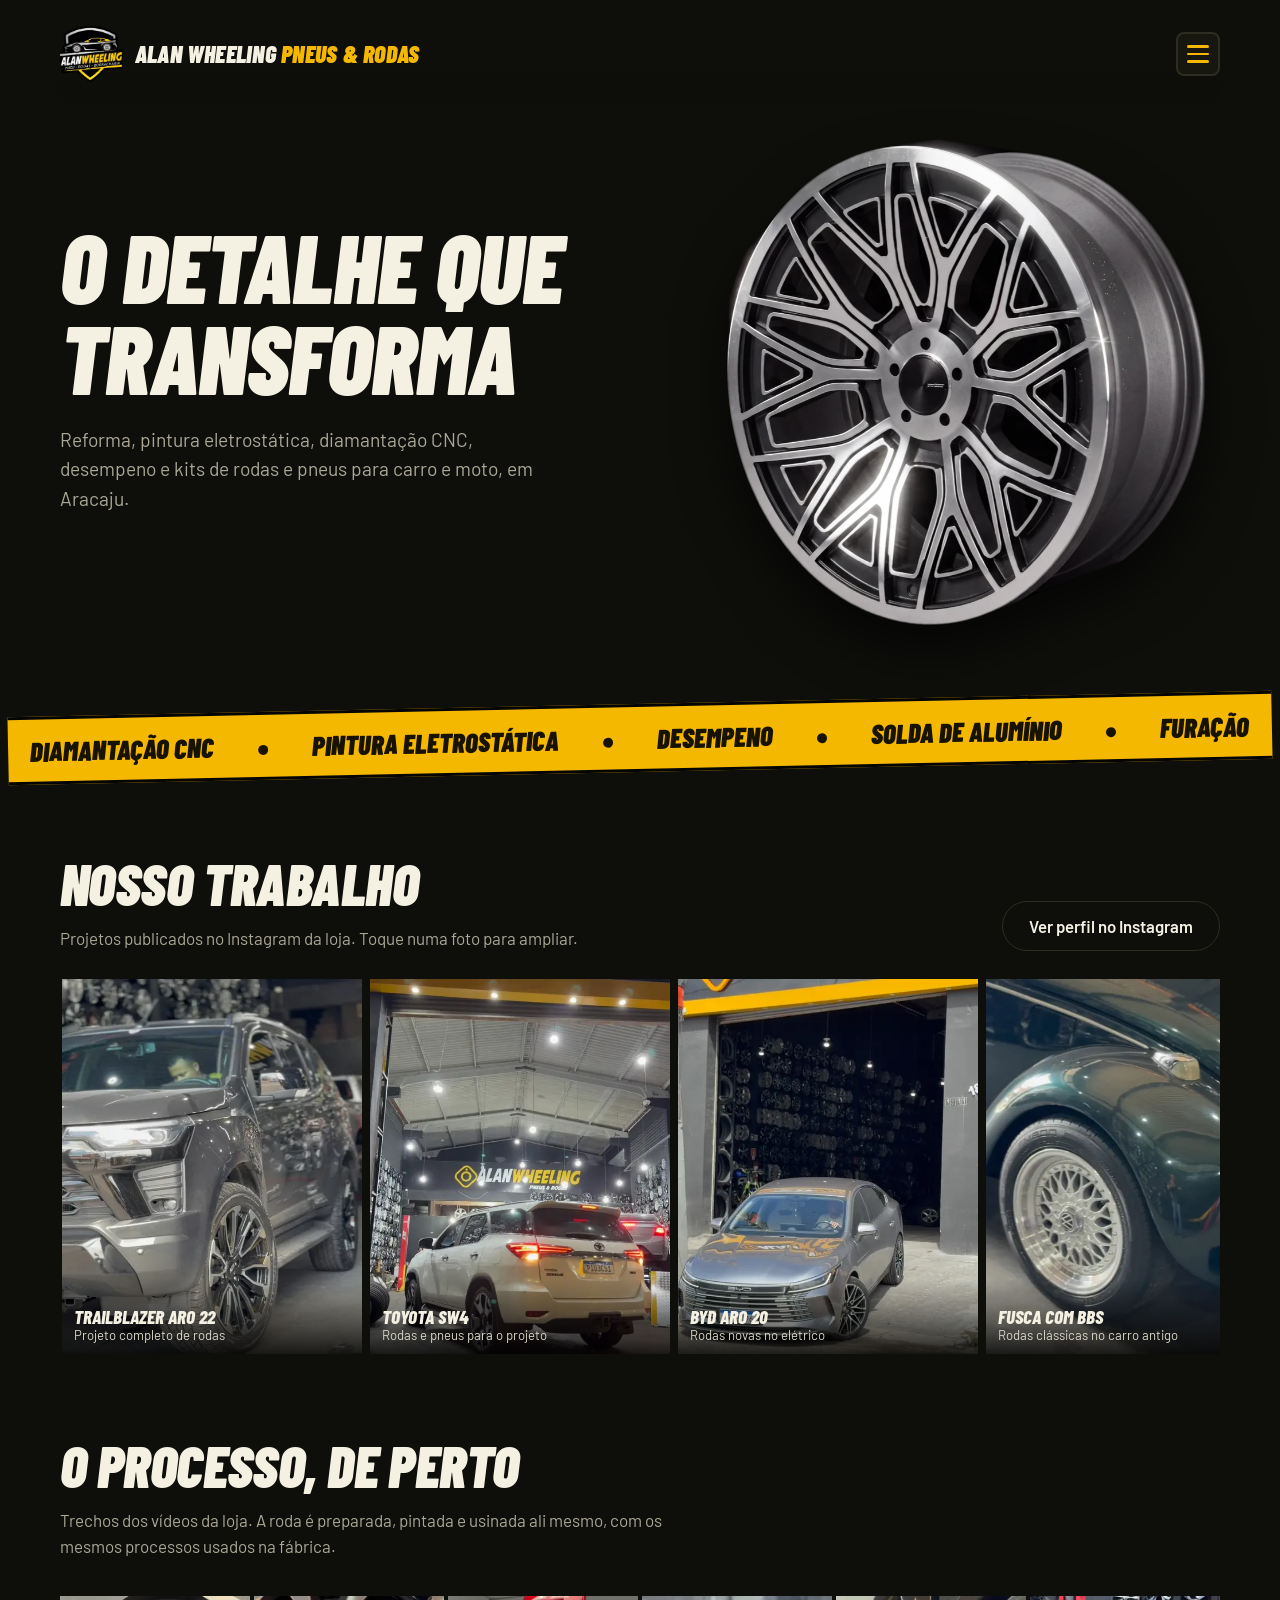
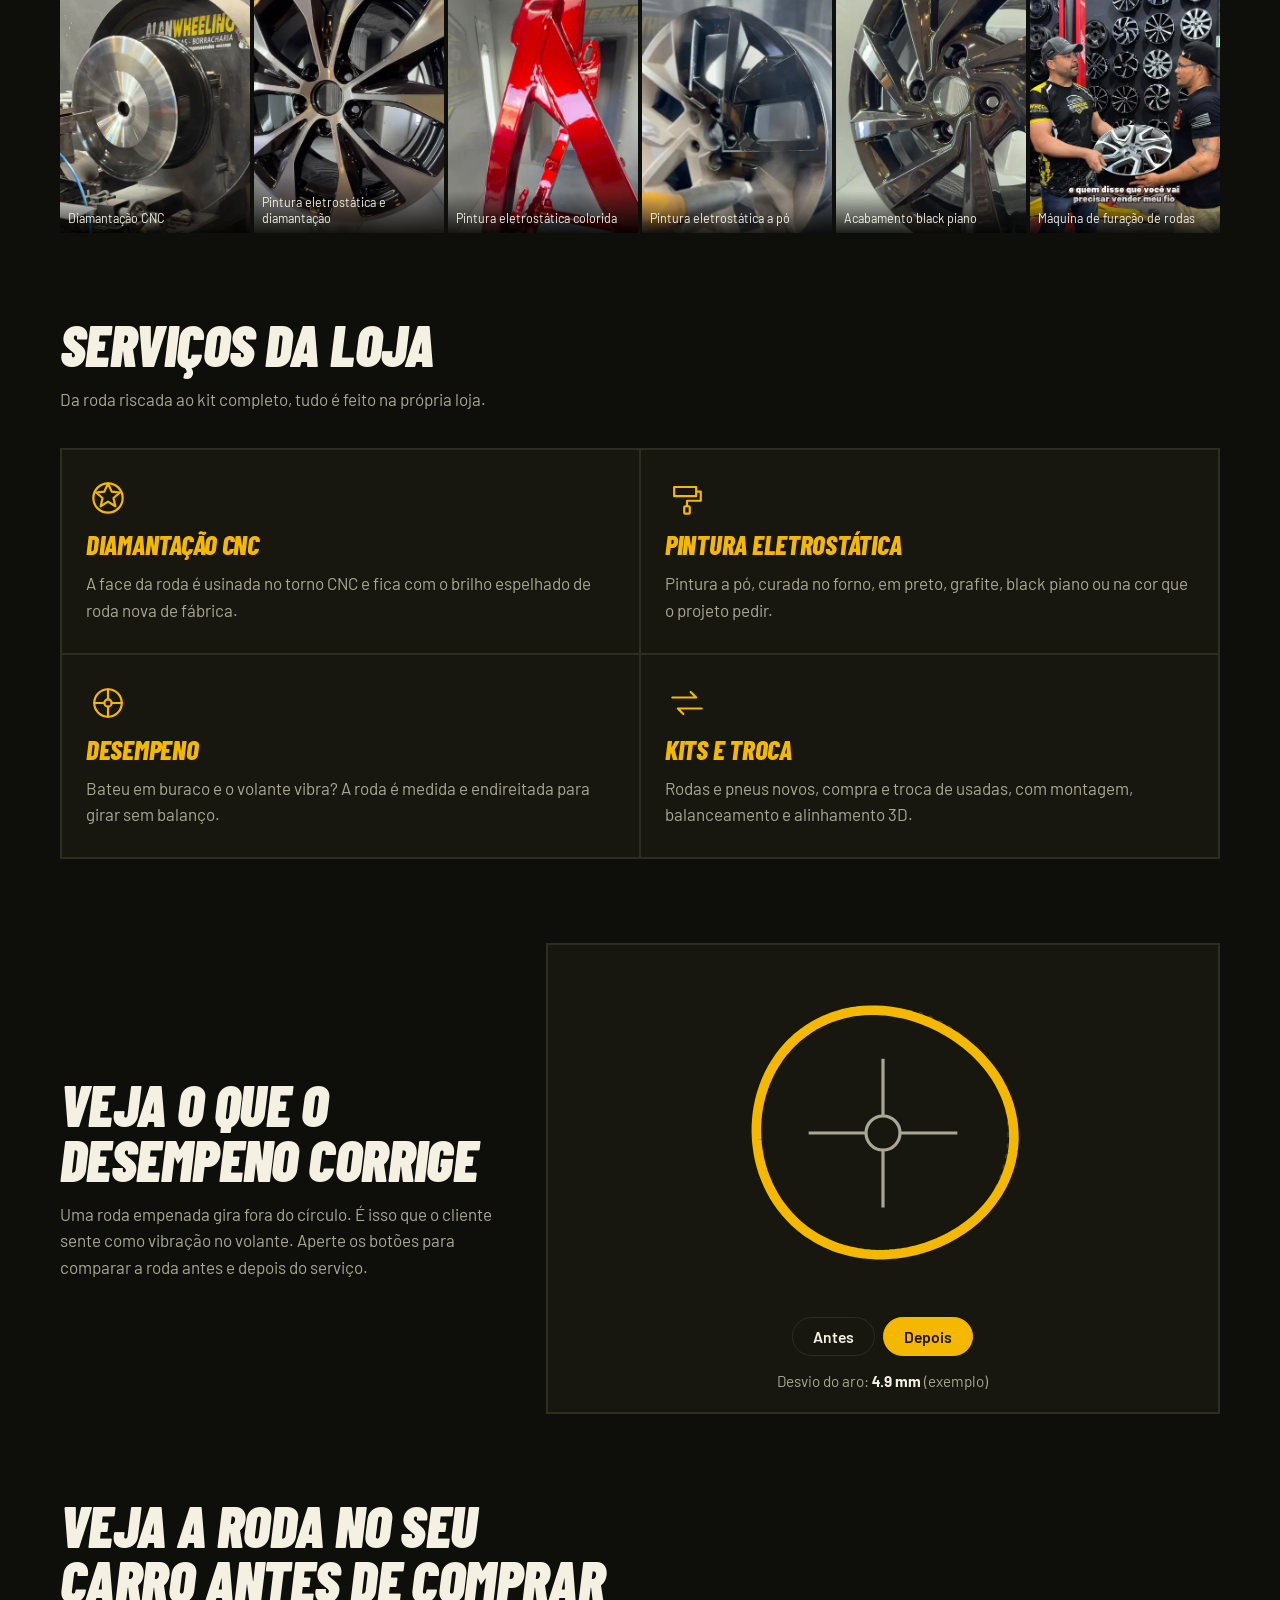
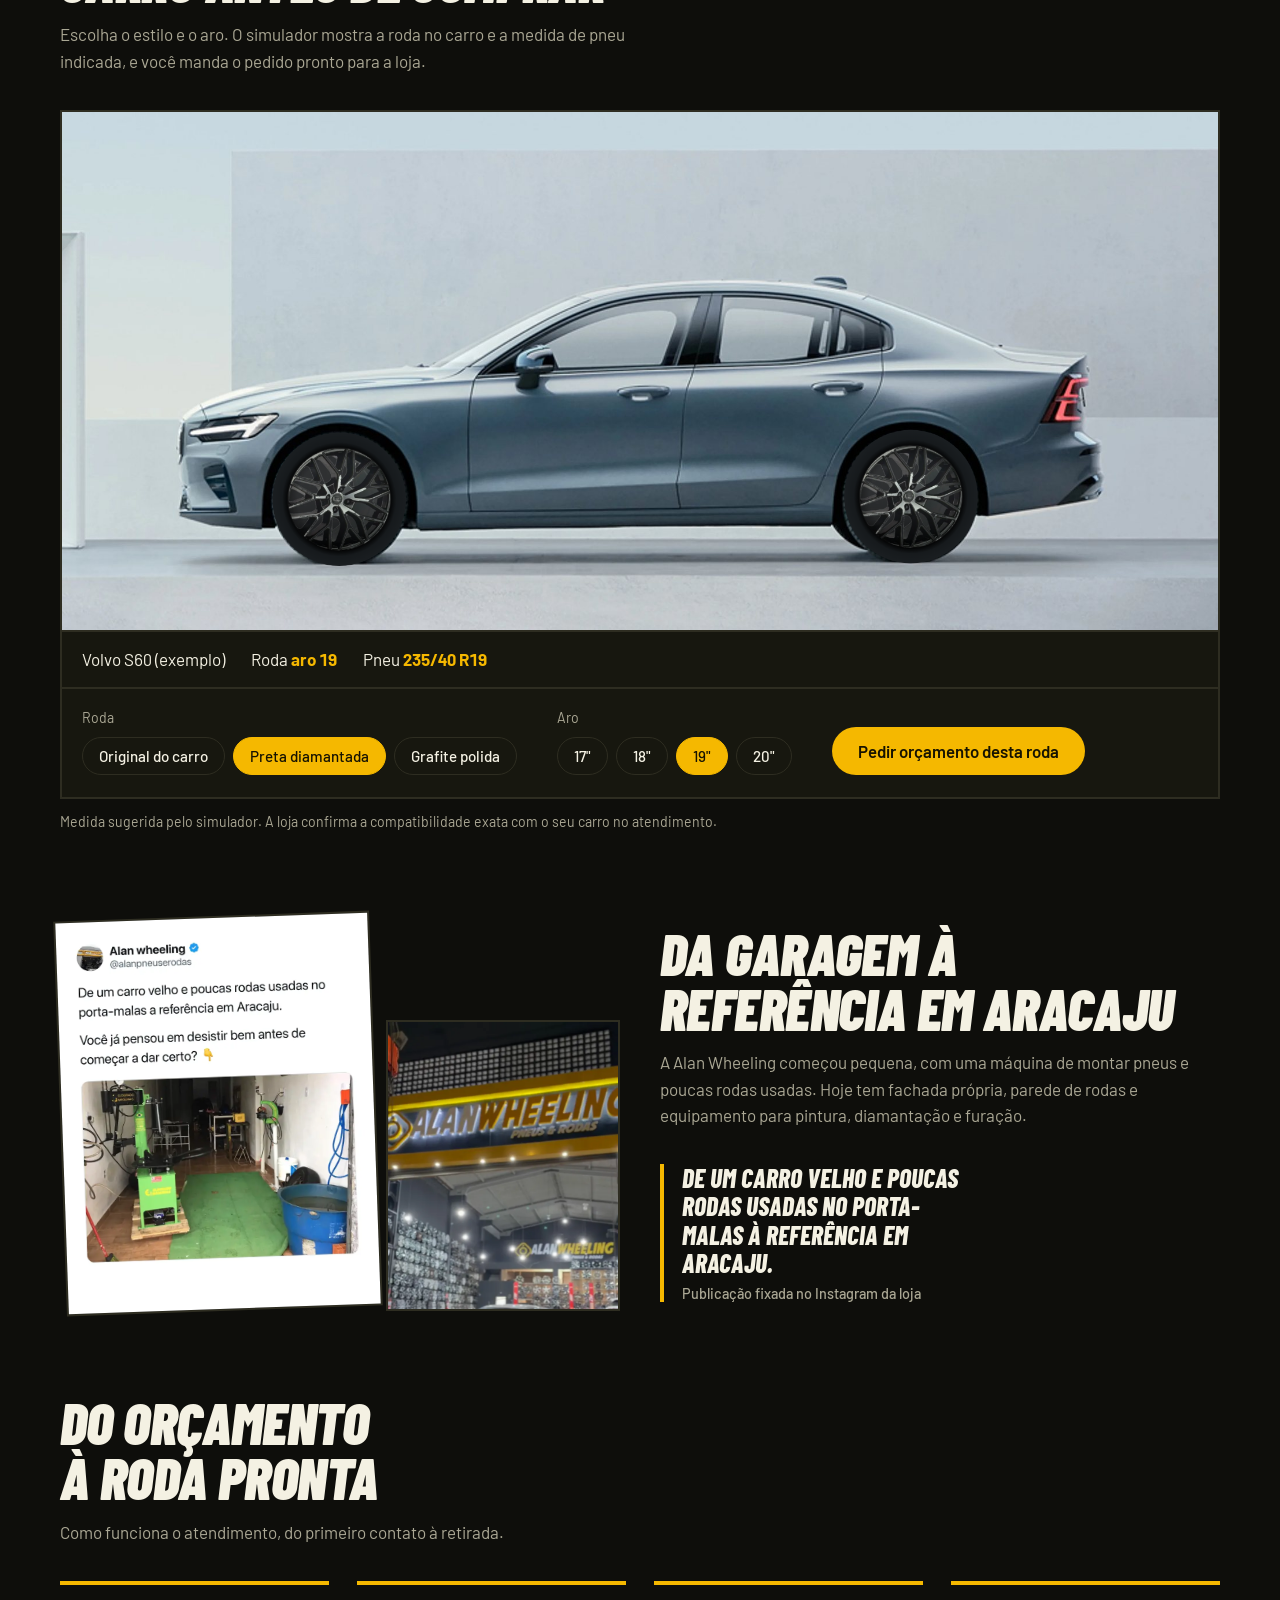
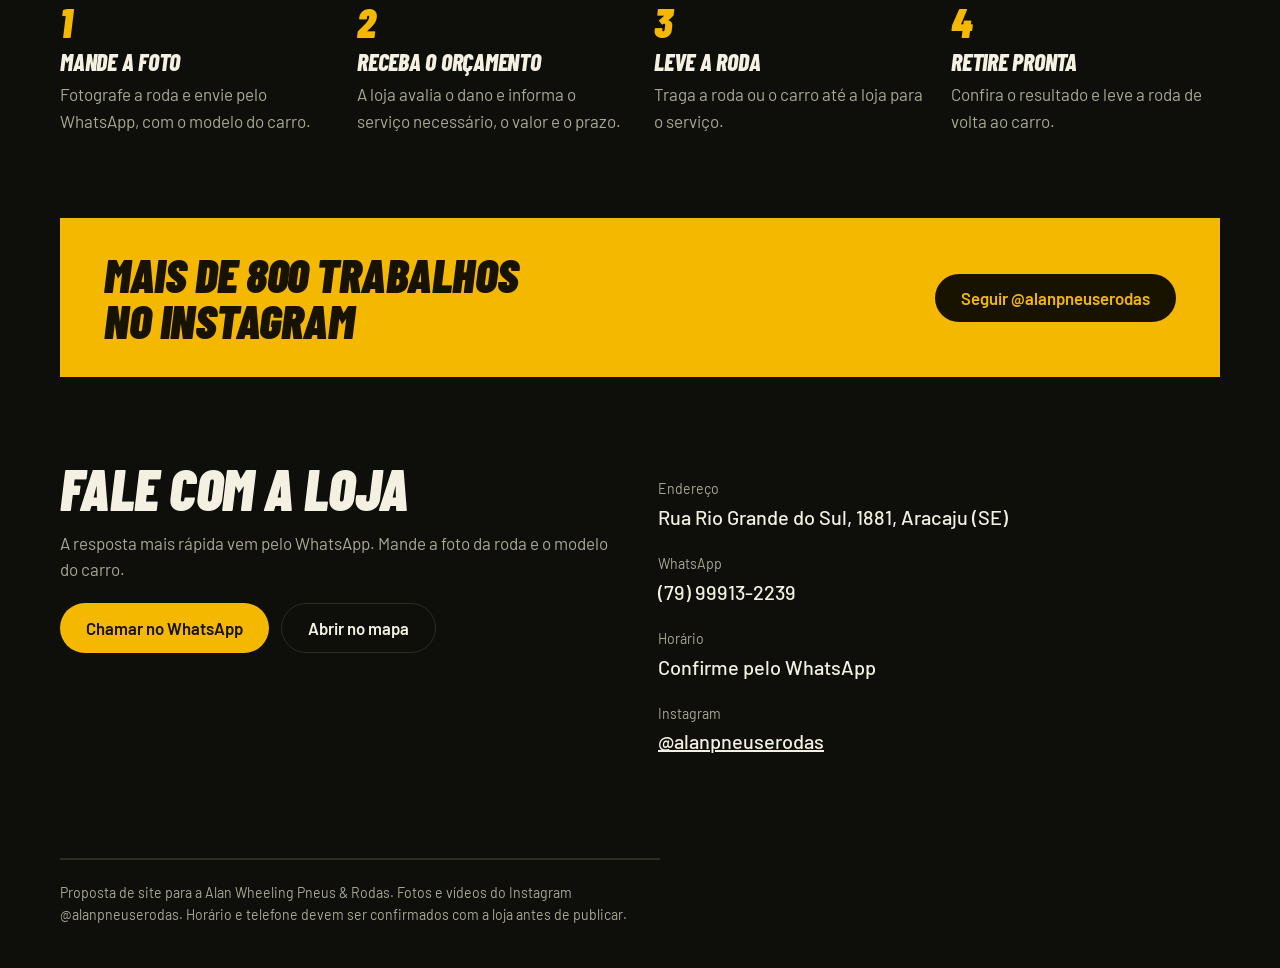
==== index.html @ 79459110 "Change hero headline to O detalhe que transforma Co-Authored-By: Claude Sonnet 5.5 <noreply@anthropi" ====
<!doctype html>
<html lang="pt-BR">
  <head>
    <meta charset="utf-8" />
    <meta name="viewport" content="width=device-width, initial-scale=1, viewport-fit=cover" />
    <title>Alan Wheeling Pneus e Rodas</title>
    <meta
      name="description"
      content="Reforma de rodas, pintura eletrostática, diamantação CNC, desempeno e kits de rodas e pneus em Aracaju."
    />
    <link rel="preconnect" href="https://fonts.googleapis.com" />
    <link rel="preconnect" href="https://fonts.gstatic.com" crossorigin />
    <link
      href="https://fonts.googleapis.com/css2?family=Barlow+Condensed:ital,wght@0,600;1,800;1,900&family=Barlow:wght@400;500;600&display=swap"
      rel="stylesheet"
    />
    <link rel="stylesheet" href="css/style.css" />
  </head>
  <body>
    <div class="wrap">
      <header>
        <div class="brand">
          <img class="logo" src="assets/img/logo.webp" alt="Logo Alan Wheeling" width="360" height="321" />
          <div class="mark" id="m-nome"></div>
        </div>
        <button class="menu-btn" id="menu-btn" type="button" aria-label="Abrir menu" aria-expanded="false" aria-controls="menu">
          <span></span><span></span><span></span>
        </button>
        <nav class="menu" id="menu" hidden>
          <a href="#trabalhos">Trabalhos</a>
          <a href="#processo">Processo</a>
          <a href="#servicos">Serviços</a>
          <a href="#simulador">Simulador</a>
          <a href="#historia">Nossa história</a>
          <a href="#como">Como funciona</a>
          <a href="#contato">Contato</a>
        </nav>
      </header>

      <div class="hero">
        <div>
          <h1>O detalhe que transforma</h1>
          <p class="lead">
            Reforma, pintura eletrostática, diamantação CNC, desempeno e kits de rodas e pneus para
            carro e moto, em Aracaju.
          </p>
        </div>
        <div class="wheelbox">
          <img
            id="hero-roda"
            alt="Roda grafite com aro polido e face diamantada, vista em três quartos"
            src="assets/img/roda-hero.webp"
            width="885"
            height="900"
          />
        </div>
      </div>
    </div>

    <div class="ticker" aria-hidden="true"><div id="tk"></div></div>

    <div class="wrap">
      <section id="trabalhos">
        <div class="ig-head">
          <div class="head">
            <h2>Nosso trabalho</h2>
            <p>Projetos publicados no Instagram da loja. Toque numa foto para ampliar.</p>
          </div>
          <a
            class="btn ghost"
            href="https://www.instagram.com/alanpneuserodas/"
            target="_blank"
            rel="noopener"
            >Ver perfil no Instagram</a
          >
        </div>
        <div class="grid" id="grid"></div>
      </section>

      <section id="processo">
        <div class="head">
          <h2>O processo, de perto</h2>
          <p>
            Trechos dos vídeos da loja. A roda é preparada, pintada e usinada ali mesmo, com os
            mesmos processos usados na fábrica.
          </p>
        </div>
        <div class="strip" id="strip"></div>
      </section>

      <section id="servicos">
        <div class="head">
          <h2>Serviços da loja</h2>
          <p>Da roda riscada ao kit completo, tudo é feito na própria loja.</p>
        </div>
        <div class="svc">
          <article>
            <svg viewBox="0 0 48 48" aria-hidden="true">
              <circle cx="24" cy="24" r="16" />
              <path d="M24 8l4 9 9 1-7 6 2 9-8-5-8 5 2-9-7-6 9-1z" />
            </svg>
            <h3>Diamantação CNC</h3>
            <p>
              A face da roda é usinada no torno CNC e fica com o brilho espelhado de roda nova de
              fábrica.
            </p>
          </article>
          <article>
            <svg viewBox="0 0 48 48" aria-hidden="true">
              <path d="M10 12h24v10H10zM34 17h5v10H24v6" />
              <rect x="21" y="33" width="6" height="8" rx="1" />
            </svg>
            <h3>Pintura eletrostática</h3>
            <p>
              Pintura a pó, curada no forno, em preto, grafite, black piano ou na cor que o projeto
              pedir.
            </p>
          </article>
          <article>
            <svg viewBox="0 0 48 48" aria-hidden="true">
              <circle cx="24" cy="24" r="15" />
              <circle cx="24" cy="24" r="4" />
              <path d="M24 9v11M24 28v11M9 24h11M28 24h11" />
            </svg>
            <h3>Desempeno</h3>
            <p>
              Bateu em buraco e o volante vibra? A roda é medida e endireitada para girar sem
              balanço.
            </p>
          </article>
          <article>
            <svg viewBox="0 0 48 48" aria-hidden="true">
              <path d="M8 18h26l-6-6M40 30H14l6 6" />
            </svg>
            <h3>Kits e troca</h3>
            <p>
              Rodas e pneus novos, compra e troca de usadas, com montagem, balanceamento e
              alinhamento 3D.
            </p>
          </article>
        </div>
      </section>

      <section id="desempeno">
        <div class="fix">
          <div class="head" style="margin: 0">
            <h2>Veja o que o desempeno corrige</h2>
            <p>
              Uma roda empenada gira fora do círculo. É isso que o cliente sente como vibração no
              volante. Aperte os botões para comparar a roda antes e depois do serviço.
            </p>
          </div>
          <div class="fixbox">
            <svg
              viewBox="0 0 320 320"
              role="img"
              aria-label="Aro de roda girando, primeiro empenado e depois reto"
            >
              <circle
                cx="160"
                cy="160"
                r="118"
                fill="none"
                stroke="#3a3926"
                stroke-width="2"
                stroke-dasharray="4 6"
              />
              <path
                id="rim"
                fill="none"
                stroke="#f5b800"
                stroke-width="9"
                stroke-linejoin="round"
              />
              <g id="hub" stroke="#aaa794" stroke-width="3" fill="none">
                <circle cx="160" cy="160" r="16" />
                <path d="M160 144V90M160 176v54M144 160H90M176 160h54" />
              </g>
            </svg>
            <div class="seg" role="group" aria-label="Estado da roda">
              <button type="button" id="b-antes" aria-pressed="true">Antes</button
              ><button type="button" id="b-depois" aria-pressed="false">Depois</button>
            </div>
            <div class="read" id="fixread"></div>
          </div>
        </div>
      </section>

      <section id="simulador">
        <div class="head">
          <h2>Veja a roda no seu carro antes de comprar</h2>
          <p>
            Escolha o estilo e o aro. O simulador mostra a roda no carro e a medida de pneu
            indicada, e você manda o pedido pronto para a loja.
          </p>
        </div>
        <div class="sim">
          <canvas
            id="cv"
            width="2000"
            height="897"
            role="img"
            aria-label="Volvo S60 com a roda escolhida"
          ></canvas>
          <div class="spec">
            <span>Volvo S60 (exemplo)</span><span id="s1"></span><span id="s2"></span>
          </div>
          <div class="ctl">
            <div>
              <span class="t">Roda</span>
              <div class="chips" id="estilos"></div>
            </div>
            <div>
              <span class="t">Aro</span>
              <div class="chips" id="aros"></div>
            </div>
            <a class="btn" id="wa-sim" data-wa="" href="#contato">Pedir orçamento desta roda</a>
          </div>
        </div>
        <p class="note">
          Medida sugerida pelo simulador. A loja confirma a compatibilidade exata com o seu carro no
          atendimento.
        </p>
      </section>

      <section id="historia">
        <div class="story">
          <div class="pics">
            <img
              id="img-story"
              alt="Publicação da loja com a foto da primeira oficina"
              width="760"
              height="951"
              src="assets/img/historia-loja.webp"
            /><img
              id="img-facade"
              alt="Fachada atual da loja em Aracaju"
              width="620"
              height="775"
              src="assets/img/fachada.webp"
            />
          </div>
          <div class="head" style="margin: 0">
            <h2>Da garagem à referência em Aracaju</h2>
            <p>
              A Alan Wheeling começou pequena, com uma máquina de montar pneus e poucas rodas
              usadas. Hoje tem fachada própria, parede de rodas e equipamento para pintura,
              diamantação e furação.
            </p>
            <blockquote>
              De um carro velho e poucas rodas usadas no porta-malas à referência em Aracaju.
              <footer>Publicação fixada no Instagram da loja</footer>
            </blockquote>
          </div>
        </div>
      </section>

      <section id="como">
        <div class="head">
          <h2>Do orçamento à roda pronta</h2>
          <p>Como funciona o atendimento, do primeiro contato à retirada.</p>
        </div>
        <ol class="steps">
          <li>
            <h3>Mande a foto</h3>
            <p>Fotografe a roda e envie pelo WhatsApp, com o modelo do carro.</p>
          </li>
          <li>
            <h3>Receba o orçamento</h3>
            <p>A loja avalia o dano e informa o serviço necessário, o valor e o prazo.</p>
          </li>
          <li>
            <h3>Leve a roda</h3>
            <p>Traga a roda ou o carro até a loja para o serviço.</p>
          </li>
          <li>
            <h3>Retire pronta</h3>
            <p>Confira o resultado e leve a roda de volta ao carro.</p>
          </li>
        </ol>
      </section>

      <div class="igband">
        <h2>Mais de 800 trabalhos no Instagram</h2>
        <a
          class="btn"
          href="https://www.instagram.com/alanpneuserodas/"
          target="_blank"
          rel="noopener"
          >Seguir @alanpneuserodas</a
        >
      </div>

      <section id="contato" class="contact">
        <div class="head" style="margin: 0">
          <h2>Fale com a loja</h2>
          <p>A resposta mais rápida vem pelo WhatsApp. Mande a foto da roda e o modelo do carro.</p>
          <div class="cbtns">
            <a
              class="btn"
              id="wa-c"
              data-wa="Olá! Vim pelo site e queria um orçamento."
              href="#contato"
              >Chamar no WhatsApp</a
            ><a class="btn ghost" id="mapa" target="_blank" rel="noopener" href="#contato"
              >Abrir no mapa</a
            >
          </div>
        </div>
        <dl class="facts">
          <div>
            <dt>Endereço</dt>
            <dd id="c-end"></dd>
          </div>
          <div>
            <dt>WhatsApp</dt>
            <dd id="c-wa"></dd>
          </div>
          <div>
            <dt>Horário</dt>
            <dd id="c-hor"></dd>
          </div>
          <div>
            <dt>Instagram</dt>
            <dd>
              <a href="https://www.instagram.com/alanpneuserodas/" target="_blank" rel="noopener"
                >@alanpneuserodas</a
              >
            </dd>
          </div>
        </dl>
      </section>
    </div>
    <div class="wrap">
      <footer>
        Proposta de site para a Alan Wheeling Pneus &amp; Rodas. Fotos e vídeos do Instagram
        @alanpneuserodas. Horário e telefone devem ser confirmados com a loja antes de publicar.
      </footer>
    </div>

    <script src="js/dados.js"></script>
    <script src="js/main.js"></script>
  </body>
</html>
---- css/style.css ----
/* Layout: preto de oficina e amarelo da fachada. Hero com a roda renderizada, depois prova real: trabalhos do Instagram em grade, vídeos do processo e a história da loja. */
:root {
  --ink: #0e0e0b;
  --panel: #17170f;
  --line: #2e2d21;
  --paper: #f4f1e3;
  --mute: #aaa794;
  --amber: #f5b800;
  --amberink: #171300;
  --display: "Barlow Condensed", "Arial Narrow", Impact, sans-serif;
  --body: "Barlow", system-ui, -apple-system, "Segoe UI", Roboto, sans-serif;
  color-scheme: dark;
}
* {
  box-sizing: border-box;
}
html {
  scroll-behavior: smooth;
}
body {
  background: var(--ink);
  color: var(--paper);
  font-family: var(--body);
  font-size: 1.0625rem;
  line-height: 1.55;
  padding-inline: 16px;
  padding-block: 0;
  overflow-x: hidden;
}
.wrap {
  max-width: 1160px;
  margin-inline: auto;
}
h1,
h2,
h3 {
  font-family: var(--display);
  font-style: italic;
  font-weight: 900;
  line-height: 0.95;
  letter-spacing: -0.01em;
  margin: 0;
  text-wrap: balance;
  text-transform: uppercase;
}
h1 {
  font-size: clamp(2.8rem, 8.4vw, 6rem);
}
h2 {
  font-size: clamp(2.1rem, 5vw, 3.6rem);
}
h3 {
  font-size: 1.7rem;
  font-weight: 800;
}
p {
  margin: 0;
}
a {
  color: inherit;
}
:focus-visible {
  outline: 3px solid var(--amber);
  outline-offset: 3px;
}
.btn {
  display: inline-flex;
  align-items: center;
  justify-content: center;
  font: 600 1.05rem var(--body);
  background: var(--amber);
  color: var(--amberink);
  border: 0;
  border-radius: 999px;
  padding: 14px 26px;
  text-decoration: none;
  cursor: pointer;
  transition:
    transform 0.15s,
    background 0.15s;
}
.btn:hover {
  background: #ffcb2e;
  transform: translateY(-2px);
}
.btn.ghost {
  background: transparent;
  color: var(--paper);
  border: 1.5px solid var(--line);
}
.btn.ghost:hover {
  border-color: var(--amber);
  color: var(--amber);
}
header {
  display: flex;
  justify-content: space-between;
  align-items: center;
  gap: 12px;
  padding-block: 18px;
  position: sticky;
  top: env(safe-area-inset-top, 0px);
  z-index: 5;
  background: linear-gradient(var(--ink) 70%, transparent);
}
.brand {
  display: flex;
  align-items: center;
  gap: 12px;
}
.logo {
  height: 56px;
  width: auto;
  flex: none;
}
section[id] {
  scroll-margin-top: 90px;
}
.menu-btn {
  display: grid;
  gap: 5px;
  align-content: center;
  justify-items: center;
  width: 44px;
  height: 44px;
  padding: 0;
  background: var(--panel);
  border: 2px solid var(--line);
  border-radius: 8px;
  cursor: pointer;
  flex: none;
}
.menu-btn span {
  display: block;
  width: 22px;
  height: 2.5px;
  border-radius: 2px;
  background: var(--amber);
  transition: transform 0.2s, opacity 0.2s;
}
.menu-btn[aria-expanded="true"] span:nth-child(1) {
  transform: translateY(7.5px) rotate(45deg);
}
.menu-btn[aria-expanded="true"] span:nth-child(2) {
  opacity: 0;
}
.menu-btn[aria-expanded="true"] span:nth-child(3) {
  transform: translateY(-7.5px) rotate(-45deg);
}
.menu {
  position: absolute;
  top: 100%;
  right: 0;
  min-width: 220px;
  display: grid;
  background: var(--panel);
  border: 2px solid var(--line);
  border-radius: 8px;
  padding: 6px;
  box-shadow: 0 12px 30px rgba(0, 0, 0, 0.5);
}
.menu[hidden] {
  display: none;
}
.menu a {
  padding: 12px 14px;
  border-radius: 6px;
  color: var(--paper);
  text-decoration: none;
  font-family: var(--display);
  font-weight: 600;
  font-size: 1.1rem;
  text-transform: uppercase;
  letter-spacing: 0.03em;
}
.menu a:hover,
.menu a:focus-visible {
  background: #1f1e12;
  color: var(--amber);
}
.mark {
  font-family: var(--display);
  font-style: italic;
  font-weight: 900;
  font-size: 1.5rem;
  text-transform: uppercase;
  letter-spacing: 0.01em;
}
.mark span {
  color: var(--amber);
}

/* hero */
.hero {
  display: grid;
  grid-template-columns: 1.1fr 0.9fr;
  gap: 32px;
  align-items: center;
  padding-block: 24px 64px;
}
.hero p.lead {
  font-size: 1.2rem;
  color: var(--mute);
  max-width: 46ch;
  margin-block: 22px 30px;
}
.wheelbox {
  position: relative;
  width: 100%;
  max-width: 600px;
  justify-self: center;
  min-width: 0;
  isolation: isolate;
}
.wheelbox::before {
  content: "";
  position: absolute;
  inset: 8% 4% 14% 10%;
  z-index: -1;
  border-radius: 50%;
  background: radial-gradient(
    closest-side,
    rgba(245, 184, 0, 0.22),
    rgba(245, 184, 0, 0.07) 55%,
    transparent 75%
  );
  filter: blur(8px);
}
.wheelbox img {
  display: block;
  width: 100%;
  height: auto;
  max-width: 100%;
  will-change: transform;
  filter: drop-shadow(0 28px 26px rgba(0, 0, 0, 0.6));
  animation: rollin 1.3s cubic-bezier(0.16, 0.84, 0.3, 1) both;
}
@keyframes rollin {
  from {
    opacity: 0;
    transform: translateX(9%) scale(0.94);
  }
  to {
    opacity: 1;
    transform: none;
  }
}

/* ticker */
.ticker {
  background: var(--amber);
  color: var(--amberink);
  margin-inline: -16px;
  overflow: hidden;
  white-space: nowrap;
  transform: rotate(-1.2deg);
  border-block: 3px solid #050504;
}
.ticker div {
  display: inline-flex;
  gap: 0;
  animation: tick 28s linear infinite;
  padding-block: 10px;
}
.ticker span {
  font-family: var(--display);
  font-style: italic;
  font-weight: 900;
  font-size: 1.7rem;
  text-transform: uppercase;
  padding-inline: 22px;
}
.ticker span::after {
  content: "";
  display: inline-block;
  width: 10px;
  height: 10px;
  border-radius: 50%;
  background: var(--amberink);
  margin-left: 44px;
  vertical-align: middle;
}
@keyframes tick {
  to {
    transform: translateX(-50%);
  }
}

section {
  padding-block: 84px 0;
}
.head {
  display: grid;
  gap: 14px;
  max-width: 62ch;
  margin-bottom: 36px;
}
.head p {
  color: var(--mute);
}

/* services */
.svc {
  display: grid;
  grid-template-columns: repeat(auto-fit, minmax(min(100%, 420px), 1fr));
  gap: 2px;
  background: var(--line);
  border: 2px solid var(--line);
}
.svc article {
  background: var(--panel);
  padding: 26px 24px 30px;
  display: grid;
  gap: 12px;
  align-content: start;
  min-width: 0;
  transition: background 0.2s;
}
.svc article:hover {
  background: #1f1e12;
}
.svc h3 {
  color: var(--amber);
}
.svc p {
  color: var(--mute);
}
.svc svg {
  width: 44px;
  height: 44px;
  stroke: var(--amber);
  fill: none;
  stroke-width: 2.4;
  stroke-linecap: round;
  stroke-linejoin: round;
}

/* desempeno */
.fix {
  display: grid;
  grid-template-columns: 0.8fr 1.2fr;
  gap: 36px;
  align-items: center;
}
.fixbox {
  background: var(--panel);
  border: 2px solid var(--line);
  padding: 18px;
  display: grid;
  gap: 14px;
  justify-items: center;
  min-width: 0;
}
.fixbox svg {
  width: 100%;
  max-width: 340px;
  height: auto;
}
.seg {
  display: flex;
  gap: 8px;
}
.seg button {
  font: 600 0.98rem var(--body);
  color: var(--paper);
  background: transparent;
  border: 1.5px solid var(--line);
  border-radius: 999px;
  padding: 9px 20px;
  cursor: pointer;
}
.seg button[aria-pressed="true"] {
  background: var(--amber);
  color: var(--amberink);
  border-color: var(--amber);
}
.fixbox .read {
  font-variant-numeric: tabular-nums;
  color: var(--mute);
  font-size: 0.95rem;
}
.fixbox .read b {
  color: var(--paper);
}

/* simulator */
.sim {
  background: var(--panel);
  border: 2px solid var(--line);
  overflow: hidden;
}
.sim canvas {
  width: 100%;
  height: auto;
  display: block;
  background: #bcc9d3;
}
.sim .spec {
  display: flex;
  gap: 6px 26px;
  flex-wrap: wrap;
  padding: 14px 20px;
  border-top: 2px solid var(--line);
  font-variant-numeric: tabular-nums;
}
.sim .spec b {
  color: var(--amber);
}
.ctl {
  display: flex;
  gap: 22px 40px;
  flex-wrap: wrap;
  padding: 18px 20px 22px;
  border-top: 2px solid var(--line);
  align-items: flex-end;
}
.ctl .t {
  display: block;
  font-size: 0.88rem;
  color: var(--mute);
  margin-bottom: 8px;
}
.chips {
  display: flex;
  gap: 8px;
  flex-wrap: wrap;
}
.chip {
  font: 500 0.95rem var(--body);
  color: var(--paper);
  background: transparent;
  border: 1.5px solid var(--line);
  border-radius: 999px;
  padding: 9px 16px;
  cursor: pointer;
}
.chip[aria-pressed="true"] {
  background: var(--amber);
  color: var(--amberink);
  border-color: var(--amber);
}
.chip:disabled {
  opacity: 0.4;
  cursor: default;
}
.note {
  font-size: 0.88rem;
  color: var(--mute);
  margin-top: 12px;
}

/* steps */
.steps {
  display: grid;
  grid-template-columns: repeat(auto-fit, minmax(min(100%, 230px), 1fr));
  gap: 28px;
  list-style: none;
  margin: 0;
  padding: 0;
  counter-reset: s;
}
.steps li {
  border-top: 4px solid var(--amber);
  padding-top: 16px;
  display: grid;
  gap: 8px;
  counter-increment: s;
  min-width: 0;
}
.steps li::before {
  content: counter(s);
  font-family: var(--display);
  font-style: italic;
  font-weight: 900;
  font-size: 2.6rem;
  line-height: 1;
  color: var(--amber);
}
.steps h3 {
  font-size: 1.5rem;
}
.steps p {
  color: var(--mute);
}

/* contact */
.contact {
  display: grid;
  grid-template-columns: 1fr 1fr;
  gap: 36px;
  align-items: start;
  padding-bottom: 84px;
}
.facts {
  display: grid;
  gap: 20px;
}
.facts dt {
  font-size: 0.88rem;
  color: var(--mute);
}
.facts dd {
  margin: 2px 0 0;
  font-size: 1.25rem;
  font-weight: 500;
  overflow-wrap: anywhere;
}
.cbtns {
  display: flex;
  gap: 12px;
  flex-wrap: wrap;
  margin-top: 6px;
}
footer {
  border-top: 2px solid var(--line);
  padding-block: 22px 34px;
  font-size: 0.88rem;
  color: var(--mute);
  max-width: 75ch;
}

/* numeros do perfil */
.proof {
  display: flex;
  gap: 28px;
  flex-wrap: wrap;
  margin-top: 34px;
}
.proof div {
  display: grid;
  gap: 2px;
}
.proof b {
  font-family: var(--display);
  font-style: italic;
  font-weight: 900;
  font-size: 2.4rem;
  line-height: 1;
  color: var(--amber);
  font-variant-numeric: tabular-nums;
}
.proof span {
  font-size: 0.9rem;
  color: var(--mute);
}

/* galeria estilo perfil do instagram */
.ig-head {
  display: flex;
  justify-content: space-between;
  align-items: end;
  gap: 20px;
  flex-wrap: wrap;
  margin-bottom: 28px;
}
.ig-head .head {
  margin: 0;
}
.grid {
  cursor: grab;
  display: flex;
  gap: 8px;
  overflow-x: auto;
  scrollbar-width: none;
}
.grid::-webkit-scrollbar {
  display: none;
}
.grid.arrastando {
  cursor: grabbing;
  user-select: none;
}
.grid img {
  -webkit-user-drag: none;
  user-select: none;
}
.grid button {
  all: unset;
  position: relative;
  display: block;
  flex: 0 0 min(300px, 72vw);
  aspect-ratio: 4/5;
  overflow: hidden;
  cursor: pointer;
  background: var(--panel);
}
.grid img {
  width: 100%;
  height: 100%;
  object-fit: cover;
  display: block;
  transition: transform 0.5s cubic-bezier(0.2, 0.7, 0.2, 1);
}
.grid button:hover img {
  transform: scale(1.05);
}
.grid .cap {
  position: absolute;
  inset: auto 0 0 0;
  padding: 28px 12px 10px;
  background: linear-gradient(transparent, rgba(0, 0, 0, 0.85));
  display: grid;
  gap: 1px;
}
.grid .cap b {
  font-family: var(--display);
  font-style: italic;
  font-weight: 800;
  font-size: 1.2rem;
  text-transform: uppercase;
  line-height: 1;
}
.grid .cap span {
  font-size: 0.82rem;
  color: #d9d6c6;
  line-height: 1.3;
}
.grid button:focus-visible {
  outline: 3px solid var(--amber);
  outline-offset: -3px;
}
dialog.lb {
  border: 0;
  padding: 0;
  background: transparent;
  max-width: min(92vw, 560px);
  width: 100%;
  color: var(--paper);
}
dialog.lb::backdrop {
  background: rgba(5, 5, 4, 0.88);
}
.lb figure {
  margin: 0;
  background: var(--panel);
  border: 2px solid var(--line);
}
.lb img {
  display: block;
  width: 100%;
  height: auto;
  max-height: 72vh;
  object-fit: contain;
  background: #000;
}
.lb figcaption {
  display: grid;
  gap: 4px;
  padding: 14px 16px 16px;
}
.lb figcaption b {
  font-family: var(--display);
  font-style: italic;
  font-weight: 900;
  font-size: 1.6rem;
  text-transform: uppercase;
  line-height: 1;
}
.lb figcaption span {
  color: var(--mute);
}
.lb .lbbar {
  display: flex;
  gap: 8px;
  flex-wrap: wrap;
  margin-top: 10px;
}
.lb .lbbar .btn {
  padding: 9px 16px;
  font-size: 0.92rem;
}

.strip {
  display: grid;
  grid-template-columns: repeat(6, 1fr);
  gap: 4px;
  margin-top: 22px;
}
.strip a {
  position: relative;
  display: block;
  aspect-ratio: 4/5;
  overflow: hidden;
}
.strip img {
  width: 100%;
  height: 100%;
  object-fit: cover;
  display: block;
  transition: transform 0.5s;
}
.strip a:hover img {
  transform: scale(1.06);
}
.strip span {
  position: absolute;
  inset: auto 0 0 0;
  padding: 20px 8px 7px;
  font-size: 0.78rem;
  line-height: 1.25;
  background: linear-gradient(transparent, rgba(0, 0, 0, 0.85));
}

/* historia */
.story {
  display: grid;
  grid-template-columns: 1fr 1fr;
  gap: 40px;
  align-items: center;
}
.story .pics {
  display: grid;
  grid-template-columns: 1.15fr 0.85fr;
  gap: 10px;
  align-items: end;
  min-width: 0;
}
.story .pics img {
  width: 100%;
  height: auto;
  display: block;
  border: 2px solid var(--line);
}
.story .pics img:first-child {
  transform: rotate(-2deg);
}
.story blockquote {
  margin: 22px 0 0;
  padding-left: 18px;
  border-left: 4px solid var(--amber);
  font-family: var(--display);
  font-style: italic;
  font-weight: 800;
  font-size: 1.6rem;
  line-height: 1.1;
  text-transform: uppercase;
  max-width: 28ch;
}
.story blockquote footer {
  border: 0;
  padding: 8px 0 0;
  font: 500 0.9rem var(--body);
  text-transform: none;
  color: var(--mute);
}

/* faixa instagram */
.igband {
  margin-top: 84px;
  background: var(--amber);
  color: var(--amberink);
  padding: 34px clamp(18px, 4vw, 44px);
  display: flex;
  justify-content: space-between;
  align-items: center;
  gap: 20px;
  flex-wrap: wrap;
}
.igband h2 {
  font-size: clamp(1.9rem, 4.4vw, 3rem);
  max-width: 20ch;
}
.igband .btn {
  background: var(--amberink);
  color: var(--amber);
}
.igband .btn:hover {
  background: #000;
}

@media (max-width: 860px) {
  .story {
    grid-template-columns: 1fr;
  }
  .strip {
    grid-template-columns: repeat(3, 1fr);
  }
}
@media (max-width: 560px) {
  .brand {
    gap: 8px;
    min-width: 0;
  }
  .logo {
    height: 44px;
  }
  .mark {
    font-size: 1.15rem;
    line-height: 1.05;
  }
}
@media (max-width: 860px) {
  .hero,
  .fix,
  .contact {
    grid-template-columns: 1fr;
  }
  .wheelbox {
    max-width: 460px;
  }
  section {
    padding-top: 64px;
  }
}
@media (prefers-reduced-motion: reduce) {
  .wheelbox img,
  .ticker div {
    animation: none;
  }
  .grid img,
  .strip img {
    transition: none;
  }
  html {
    scroll-behavior: auto;
  }
  .btn {
    transition: none;
  }
}
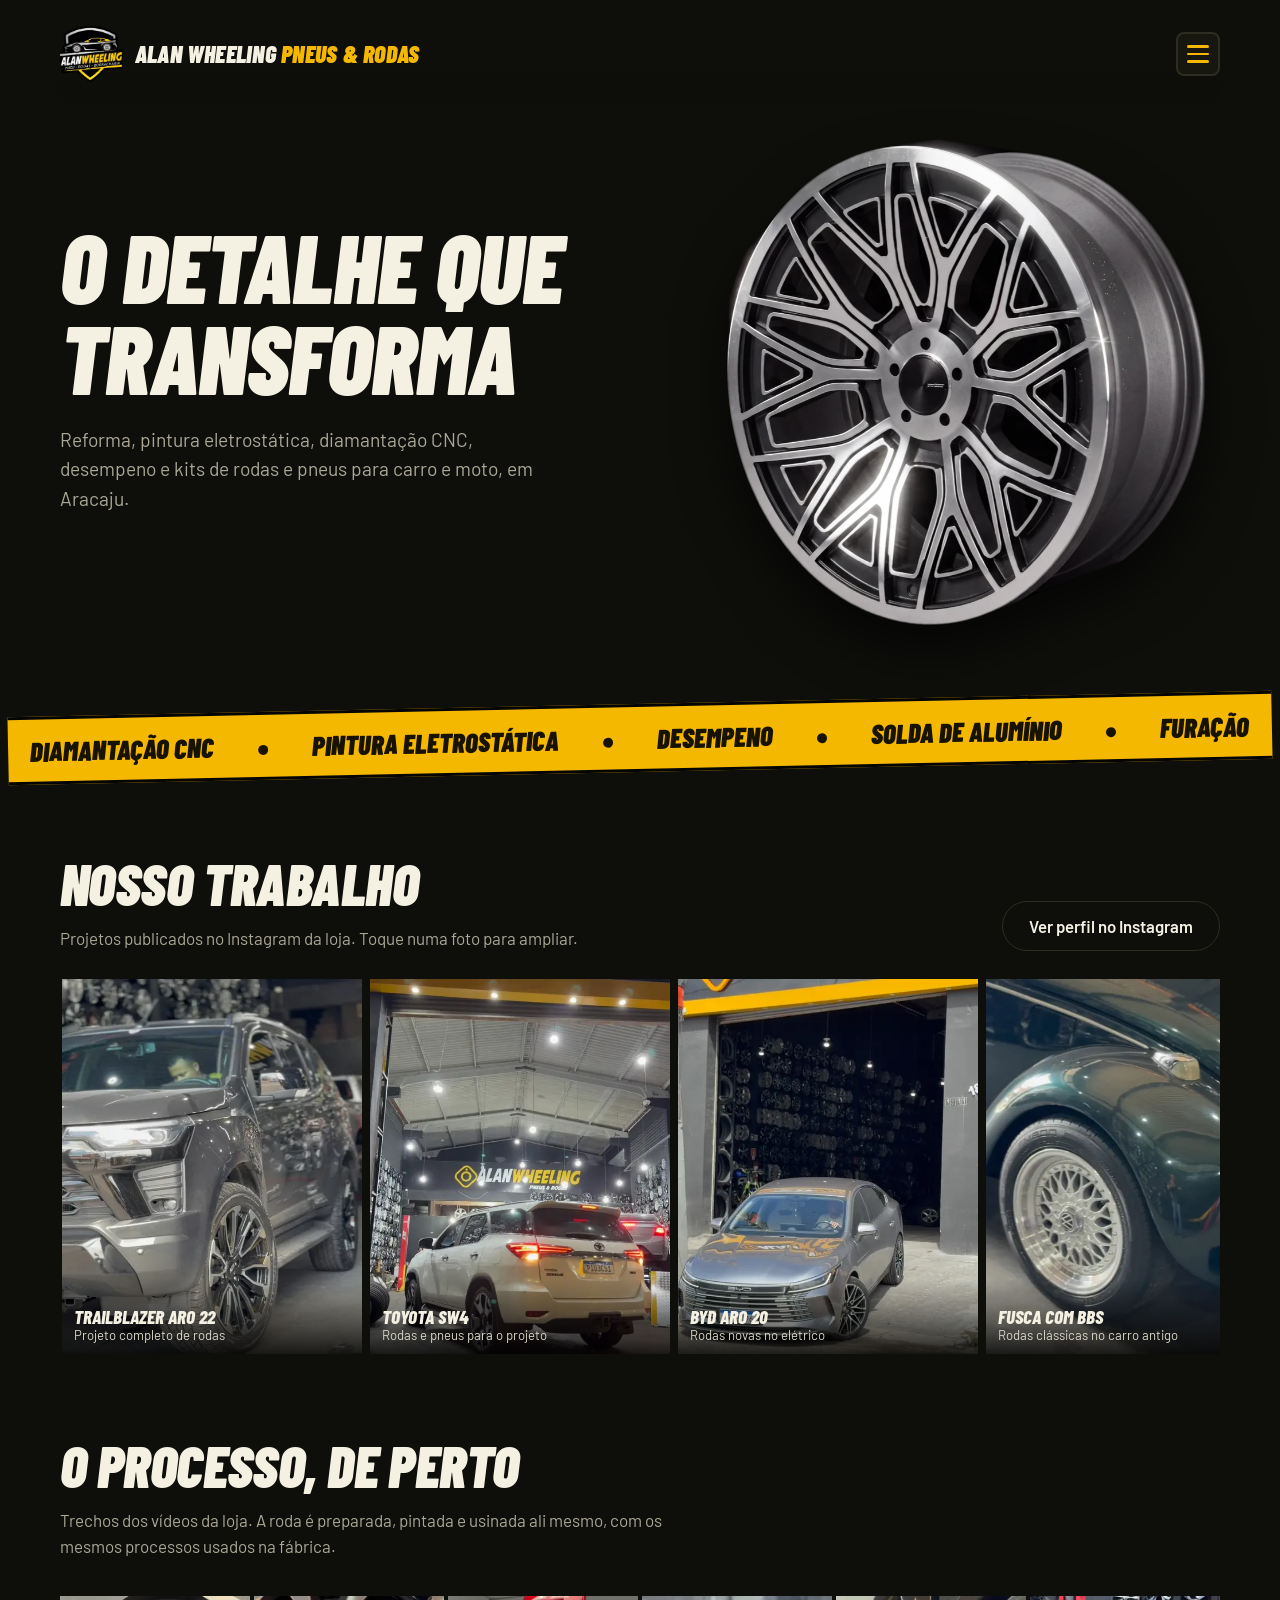
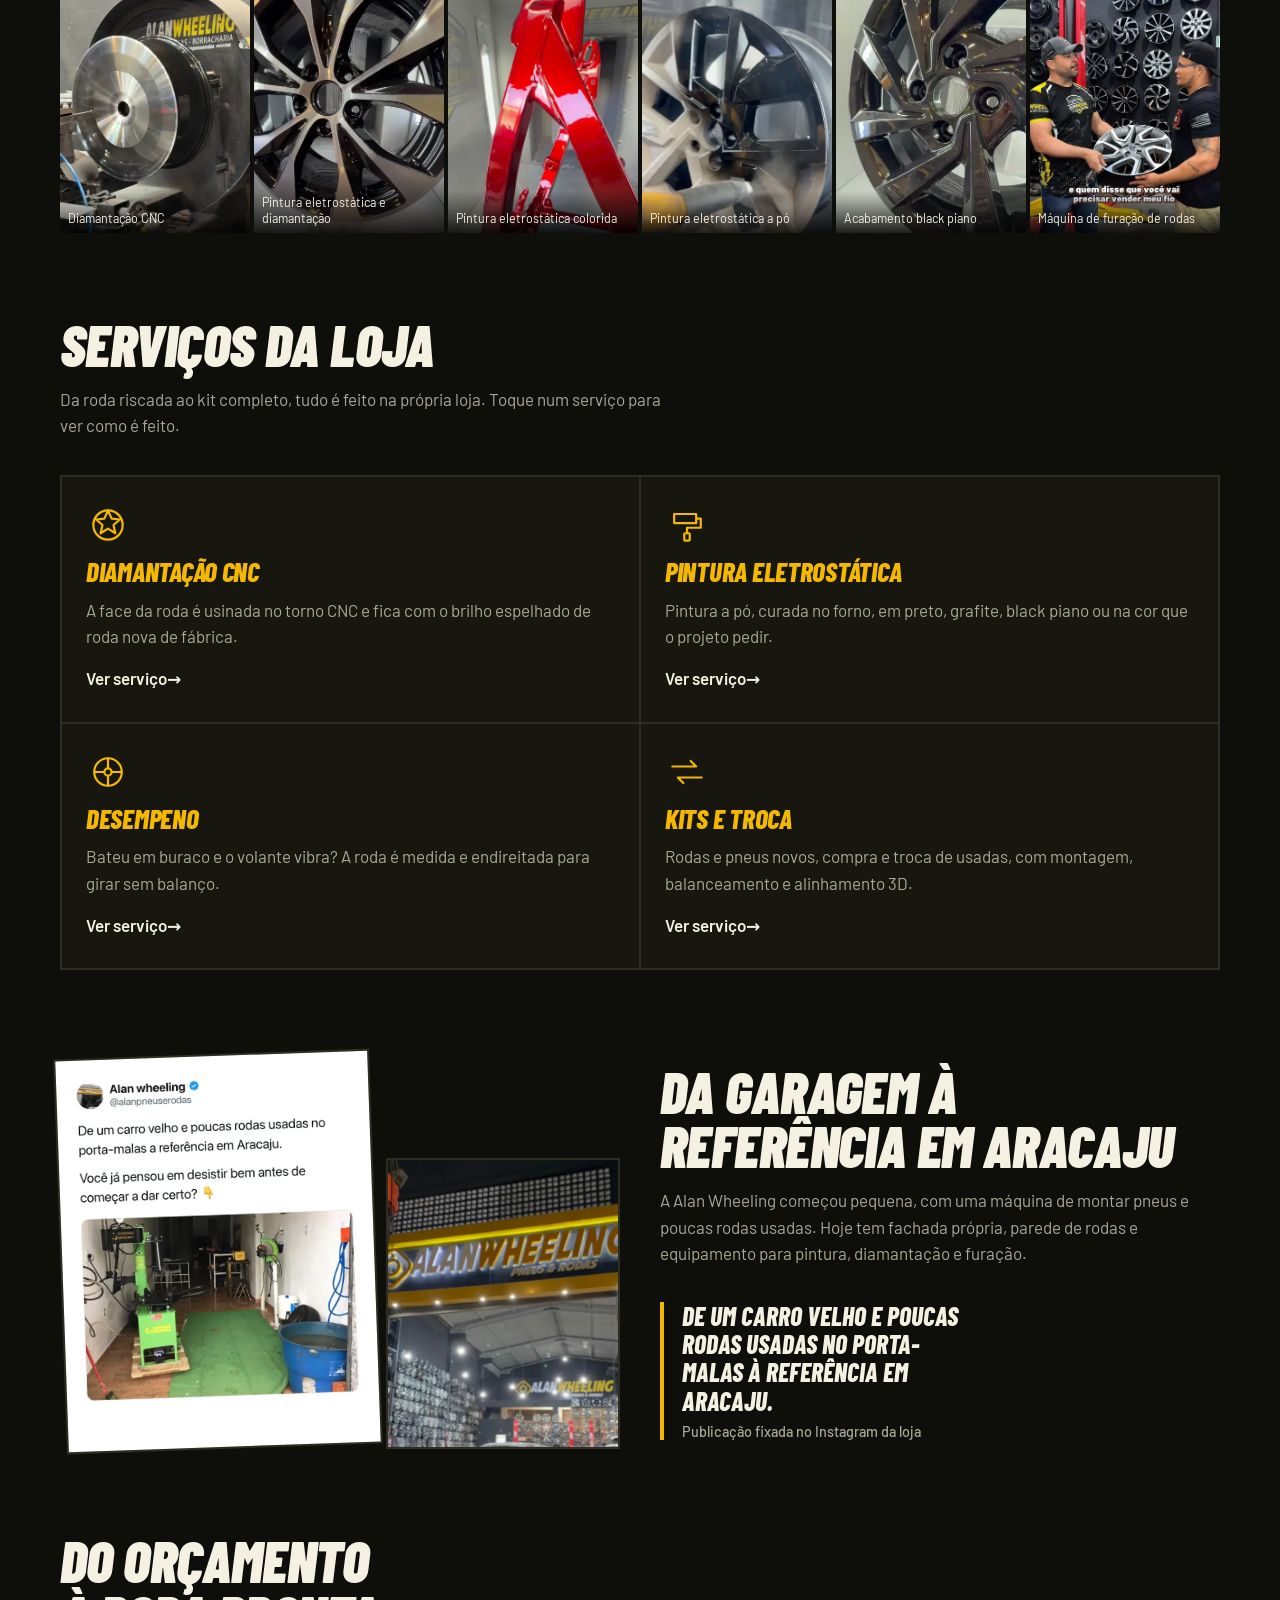
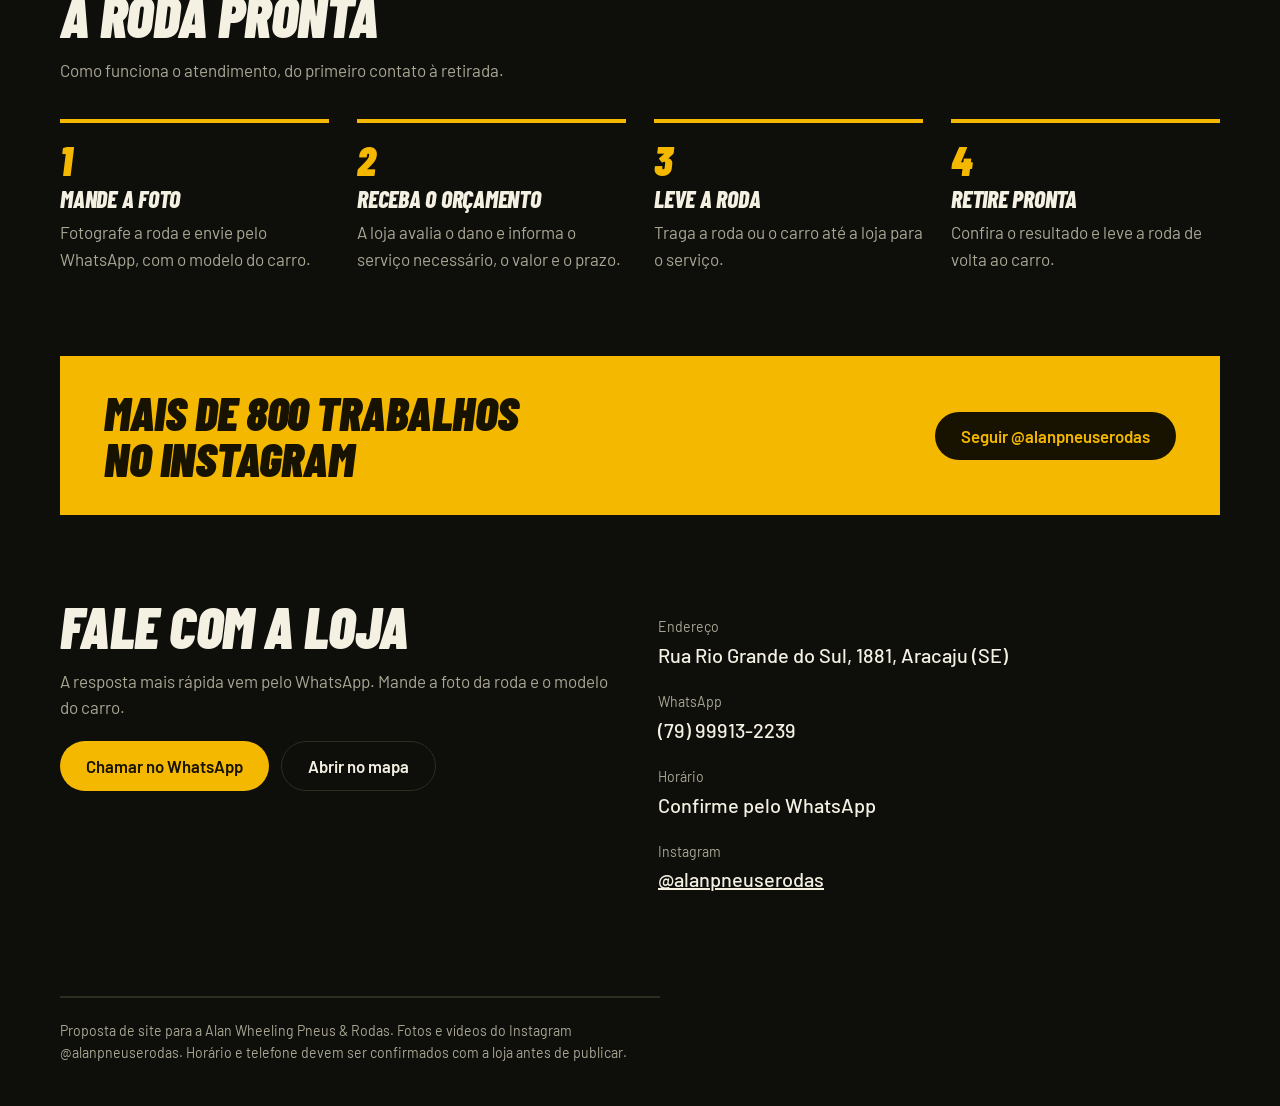
==== commit 10654c1f: "Split site into service pages Each shop service (diamantação, pintura eletrostática, desempeno, kits" ====
--- a/index.html
+++ b/index.html
@@ -19,10 +19,10 @@
   <body>
     <div class="wrap">
       <header>
-        <div class="brand">
-          <img class="logo" src="assets/img/logo.webp" alt="Logo Alan Wheeling" width="360" height="321" />
+        <a class="brand" href="index.html" aria-label="Alan Wheeling, página inicial">
+          <img class="logo" src="assets/img/logo.webp" alt="" width="360" height="321" />
           <div class="mark" id="m-nome"></div>
-        </div>
+        </a>
         <button class="menu-btn" id="menu-btn" type="button" aria-label="Abrir menu" aria-expanded="false" aria-controls="menu">
           <span></span><span></span><span></span>
         </button>
@@ -30,7 +30,11 @@
           <a href="#trabalhos">Trabalhos</a>
           <a href="#processo">Processo</a>
           <a href="#servicos">Serviços</a>
-          <a href="#simulador">Simulador</a>
+          <a class="sub" href="diamantacao.html">Diamantação CNC</a>
+          <a class="sub" href="pintura-eletrostatica.html">Pintura eletrostática</a>
+          <a class="sub" href="desempeno.html">Desempeno</a>
+          <a class="sub" href="kits-rodas-e-pneus.html">Kits e troca</a>
+          <a href="kits-rodas-e-pneus.html#simulador">Simulador</a>
           <a href="#historia">Nossa história</a>
           <a href="#como">Como funciona</a>
           <a href="#contato">Contato</a>
@@ -91,10 +95,10 @@
       <section id="servicos">
         <div class="head">
           <h2>Serviços da loja</h2>
-          <p>Da roda riscada ao kit completo, tudo é feito na própria loja.</p>
+          <p>Da roda riscada ao kit completo, tudo é feito na própria loja. Toque num serviço para ver como é feito.</p>
         </div>
         <div class="svc">
-          <article>
+          <a href="diamantacao.html">
             <svg viewBox="0 0 48 48" aria-hidden="true">
               <circle cx="24" cy="24" r="16" />
               <path d="M24 8l4 9 9 1-7 6 2 9-8-5-8 5 2-9-7-6 9-1z" />
@@ -104,8 +108,9 @@
               A face da roda é usinada no torno CNC e fica com o brilho espelhado de roda nova de
               fábrica.
             </p>
-          </article>
-          <article>
+            <span class="more">Ver serviço</span>
+          </a>
+          <a href="pintura-eletrostatica.html">
             <svg viewBox="0 0 48 48" aria-hidden="true">
               <path d="M10 12h24v10H10zM34 17h5v10H24v6" />
               <rect x="21" y="33" width="6" height="8" rx="1" />
@@ -115,8 +120,9 @@
               Pintura a pó, curada no forno, em preto, grafite, black piano ou na cor que o projeto
               pedir.
             </p>
-          </article>
-          <article>
+            <span class="more">Ver serviço</span>
+          </a>
+          <a href="desempeno.html">
             <svg viewBox="0 0 48 48" aria-hidden="true">
               <circle cx="24" cy="24" r="15" />
               <circle cx="24" cy="24" r="4" />
@@ -127,8 +133,9 @@
               Bateu em buraco e o volante vibra? A roda é medida e endireitada para girar sem
               balanço.
             </p>
-          </article>
-          <article>
+            <span class="more">Ver serviço</span>
+          </a>
+          <a href="kits-rodas-e-pneus.html">
             <svg viewBox="0 0 48 48" aria-hidden="true">
               <path d="M8 18h26l-6-6M40 30H14l6 6" />
             </svg>
@@ -137,90 +144,9 @@
               Rodas e pneus novos, compra e troca de usadas, com montagem, balanceamento e
               alinhamento 3D.
             </p>
-          </article>
-        </div>
-      </section>
-
-      <section id="desempeno">
-        <div class="fix">
-          <div class="head" style="margin: 0">
-            <h2>Veja o que o desempeno corrige</h2>
-            <p>
-              Uma roda empenada gira fora do círculo. É isso que o cliente sente como vibração no
-              volante. Aperte os botões para comparar a roda antes e depois do serviço.
-            </p>
-          </div>
-          <div class="fixbox">
-            <svg
-              viewBox="0 0 320 320"
-              role="img"
-              aria-label="Aro de roda girando, primeiro empenado e depois reto"
-            >
-              <circle
-                cx="160"
-                cy="160"
-                r="118"
-                fill="none"
-                stroke="#3a3926"
-                stroke-width="2"
-                stroke-dasharray="4 6"
-              />
-              <path
-                id="rim"
-                fill="none"
-                stroke="#f5b800"
-                stroke-width="9"
-                stroke-linejoin="round"
-              />
-              <g id="hub" stroke="#aaa794" stroke-width="3" fill="none">
-                <circle cx="160" cy="160" r="16" />
-                <path d="M160 144V90M160 176v54M144 160H90M176 160h54" />
-              </g>
-            </svg>
-            <div class="seg" role="group" aria-label="Estado da roda">
-              <button type="button" id="b-antes" aria-pressed="true">Antes</button
-              ><button type="button" id="b-depois" aria-pressed="false">Depois</button>
-            </div>
-            <div class="read" id="fixread"></div>
-          </div>
-        </div>
-      </section>
-
-      <section id="simulador">
-        <div class="head">
-          <h2>Veja a roda no seu carro antes de comprar</h2>
-          <p>
-            Escolha o estilo e o aro. O simulador mostra a roda no carro e a medida de pneu
-            indicada, e você manda o pedido pronto para a loja.
-          </p>
-        </div>
-        <div class="sim">
-          <canvas
-            id="cv"
-            width="2000"
-            height="897"
-            role="img"
-            aria-label="Volvo S60 com a roda escolhida"
-          ></canvas>
-          <div class="spec">
-            <span>Volvo S60 (exemplo)</span><span id="s1"></span><span id="s2"></span>
-          </div>
-          <div class="ctl">
-            <div>
-              <span class="t">Roda</span>
-              <div class="chips" id="estilos"></div>
-            </div>
-            <div>
-              <span class="t">Aro</span>
-              <div class="chips" id="aros"></div>
-            </div>
-            <a class="btn" id="wa-sim" data-wa="" href="#contato">Pedir orçamento desta roda</a>
-          </div>
-        </div>
-        <p class="note">
-          Medida sugerida pelo simulador. A loja confirma a compatibilidade exata com o seu carro no
-          atendimento.
-        </p>
+            <span class="more">Ver serviço</span>
+          </a>
+        </div>
       </section>
 
       <section id="historia">
@@ -339,6 +265,7 @@
     </div>
 
     <script src="js/dados.js"></script>
+    <script src="js/comum.js"></script>
     <script src="js/main.js"></script>
   </body>
 </html>
--- a/css/style.css
+++ b/css/style.css
@@ -189,6 +189,19 @@
 .mark span {
   color: var(--amber);
 }
+.brand {
+  text-decoration: none;
+}
+.menu .sub {
+  padding-left: 28px;
+  font-size: 1rem;
+  color: var(--mute);
+}
+.menu hr {
+  border: 0;
+  border-top: 2px solid var(--line);
+  margin: 6px 4px;
+}
 
 /* hero */
 .hero {
@@ -307,7 +320,8 @@
   background: var(--line);
   border: 2px solid var(--line);
 }
-.svc article {
+.svc article,
+.svc a {
   background: var(--panel);
   padding: 26px 24px 30px;
   display: grid;
@@ -316,8 +330,29 @@
   min-width: 0;
   transition: background 0.2s;
 }
-.svc article:hover {
+.svc article:hover,
+.svc a:hover {
   background: #1f1e12;
+}
+.svc a {
+  color: inherit;
+  text-decoration: none;
+}
+.svc .more {
+  font-weight: 600;
+  color: var(--paper);
+  margin-top: 4px;
+}
+.svc .more::after {
+  content: " →";
+  display: inline-block;
+  transition: transform 0.2s;
+}
+.svc a:hover .more {
+  color: var(--amber);
+}
+.svc a:hover .more::after {
+  transform: translateX(4px);
 }
 .svc h3 {
   color: var(--amber);
@@ -818,3 +853,213 @@
     transition: none;
   }
 }
+
+/* ===== páginas de serviço ===== */
+.crumb {
+  font-size: 0.92rem;
+  color: var(--mute);
+  margin-bottom: 18px;
+}
+.crumb a {
+  color: var(--mute);
+}
+.crumb a:hover {
+  color: var(--amber);
+}
+.shero {
+  display: grid;
+  grid-template-columns: 1.2fr 0.8fr;
+  gap: 40px;
+  align-items: center;
+  padding-block: 24px 64px;
+}
+.shero h1 {
+  font-size: clamp(2.6rem, 7.4vw, 5.4rem);
+}
+.shero h1 span {
+  color: var(--amber);
+}
+.shero p.lead {
+  font-size: 1.2rem;
+  color: var(--mute);
+  max-width: 48ch;
+  margin-block: 22px 30px;
+}
+.vid {
+  position: relative;
+  justify-self: center;
+  width: 100%;
+  max-width: 340px;
+  aspect-ratio: 9/16;
+  background: var(--panel);
+  border: 2px solid var(--line);
+  overflow: hidden;
+}
+.vid video {
+  width: 100%;
+  height: 100%;
+  object-fit: cover;
+  display: block;
+}
+.vid::after {
+  content: "";
+  position: absolute;
+  inset: auto -2px -2px auto;
+  width: 42%;
+  height: 8px;
+  background: var(--amber);
+}
+.checks {
+  display: grid;
+  grid-template-columns: repeat(auto-fit, minmax(min(100%, 400px), 1fr));
+  gap: 2px;
+  background: var(--line);
+  border: 2px solid var(--line);
+  list-style: none;
+  margin: 0;
+  padding: 0;
+}
+.checks li {
+  background: var(--panel);
+  padding: 22px 22px 24px 62px;
+  position: relative;
+  min-width: 0;
+}
+.checks li::before {
+  content: "";
+  position: absolute;
+  left: 22px;
+  top: 25px;
+  width: 22px;
+  height: 22px;
+  border-radius: 50%;
+  background: var(--amber)
+    url("data:image/svg+xml,%3Csvg xmlns='http://www.w3.org/2000/svg' viewBox='0 0 24 24' fill='none' stroke='%23171300' stroke-width='3.4' stroke-linecap='round' stroke-linejoin='round'%3E%3Cpath d='M6 12.5l4 4 8-9'/%3E%3C/svg%3E")
+    center / 15px no-repeat;
+}
+.checks b {
+  display: block;
+  font-size: 1.1rem;
+  margin-bottom: 4px;
+}
+.checks span {
+  color: var(--mute);
+}
+.gal {
+  display: grid;
+  grid-template-columns: repeat(auto-fill, minmax(min(100%, 250px), 1fr));
+  gap: 8px;
+}
+.gal a {
+  position: relative;
+  display: block;
+  aspect-ratio: 4/5;
+  overflow: hidden;
+  background: var(--panel);
+  text-decoration: none;
+}
+.gal img {
+  width: 100%;
+  height: 100%;
+  object-fit: cover;
+  display: block;
+  transition: transform 0.5s cubic-bezier(0.2, 0.7, 0.2, 1);
+}
+.gal a:hover img {
+  transform: scale(1.05);
+}
+.gal span {
+  position: absolute;
+  inset: auto 0 0 0;
+  padding: 28px 12px 10px;
+  background: linear-gradient(transparent, rgba(0, 0, 0, 0.85));
+  font-size: 0.88rem;
+  line-height: 1.3;
+}
+.faq {
+  display: grid;
+  gap: 10px;
+  max-width: 820px;
+}
+.faq details {
+  background: var(--panel);
+  border: 2px solid var(--line);
+}
+.faq details[open] {
+  border-color: #4a4830;
+}
+.faq summary {
+  cursor: pointer;
+  list-style: none;
+  padding: 18px 56px 18px 20px;
+  position: relative;
+  font-weight: 600;
+  font-size: 1.1rem;
+}
+.faq summary::-webkit-details-marker {
+  display: none;
+}
+.faq summary::after {
+  content: "+";
+  position: absolute;
+  right: 20px;
+  top: 50%;
+  translate: 0 -50%;
+  font: 900 italic 1.8rem var(--display);
+  color: var(--amber);
+  transition: rotate 0.2s;
+}
+.faq details[open] summary::after {
+  rotate: 45deg;
+}
+.faq details p {
+  padding: 0 20px 20px;
+  color: var(--mute);
+  max-width: 68ch;
+}
+.cta {
+  margin-top: 84px;
+  background: var(--amber);
+  color: var(--amberink);
+  padding: 34px clamp(18px, 4vw, 44px);
+  display: flex;
+  justify-content: space-between;
+  align-items: center;
+  gap: 20px;
+  flex-wrap: wrap;
+}
+.cta h2 {
+  font-size: clamp(1.9rem, 4.4vw, 3rem);
+  max-width: 22ch;
+}
+.cta p {
+  margin-top: 8px;
+  font-weight: 500;
+}
+.cta .btn {
+  background: var(--amberink);
+  color: var(--amber);
+}
+.cta .btn:hover {
+  background: #000;
+}
+.svc.outros {
+  grid-template-columns: repeat(auto-fit, minmax(min(100%, 260px), 1fr));
+}
+.svc.outros h3 {
+  font-size: 1.5rem;
+}
+@media (max-width: 860px) {
+  .shero {
+    grid-template-columns: 1fr;
+  }
+  .vid {
+    max-width: 300px;
+    justify-self: start;
+  }
+}
+@media (prefers-reduced-motion: reduce) {
+  .gal img {
+    transition: none;
+  }
+}
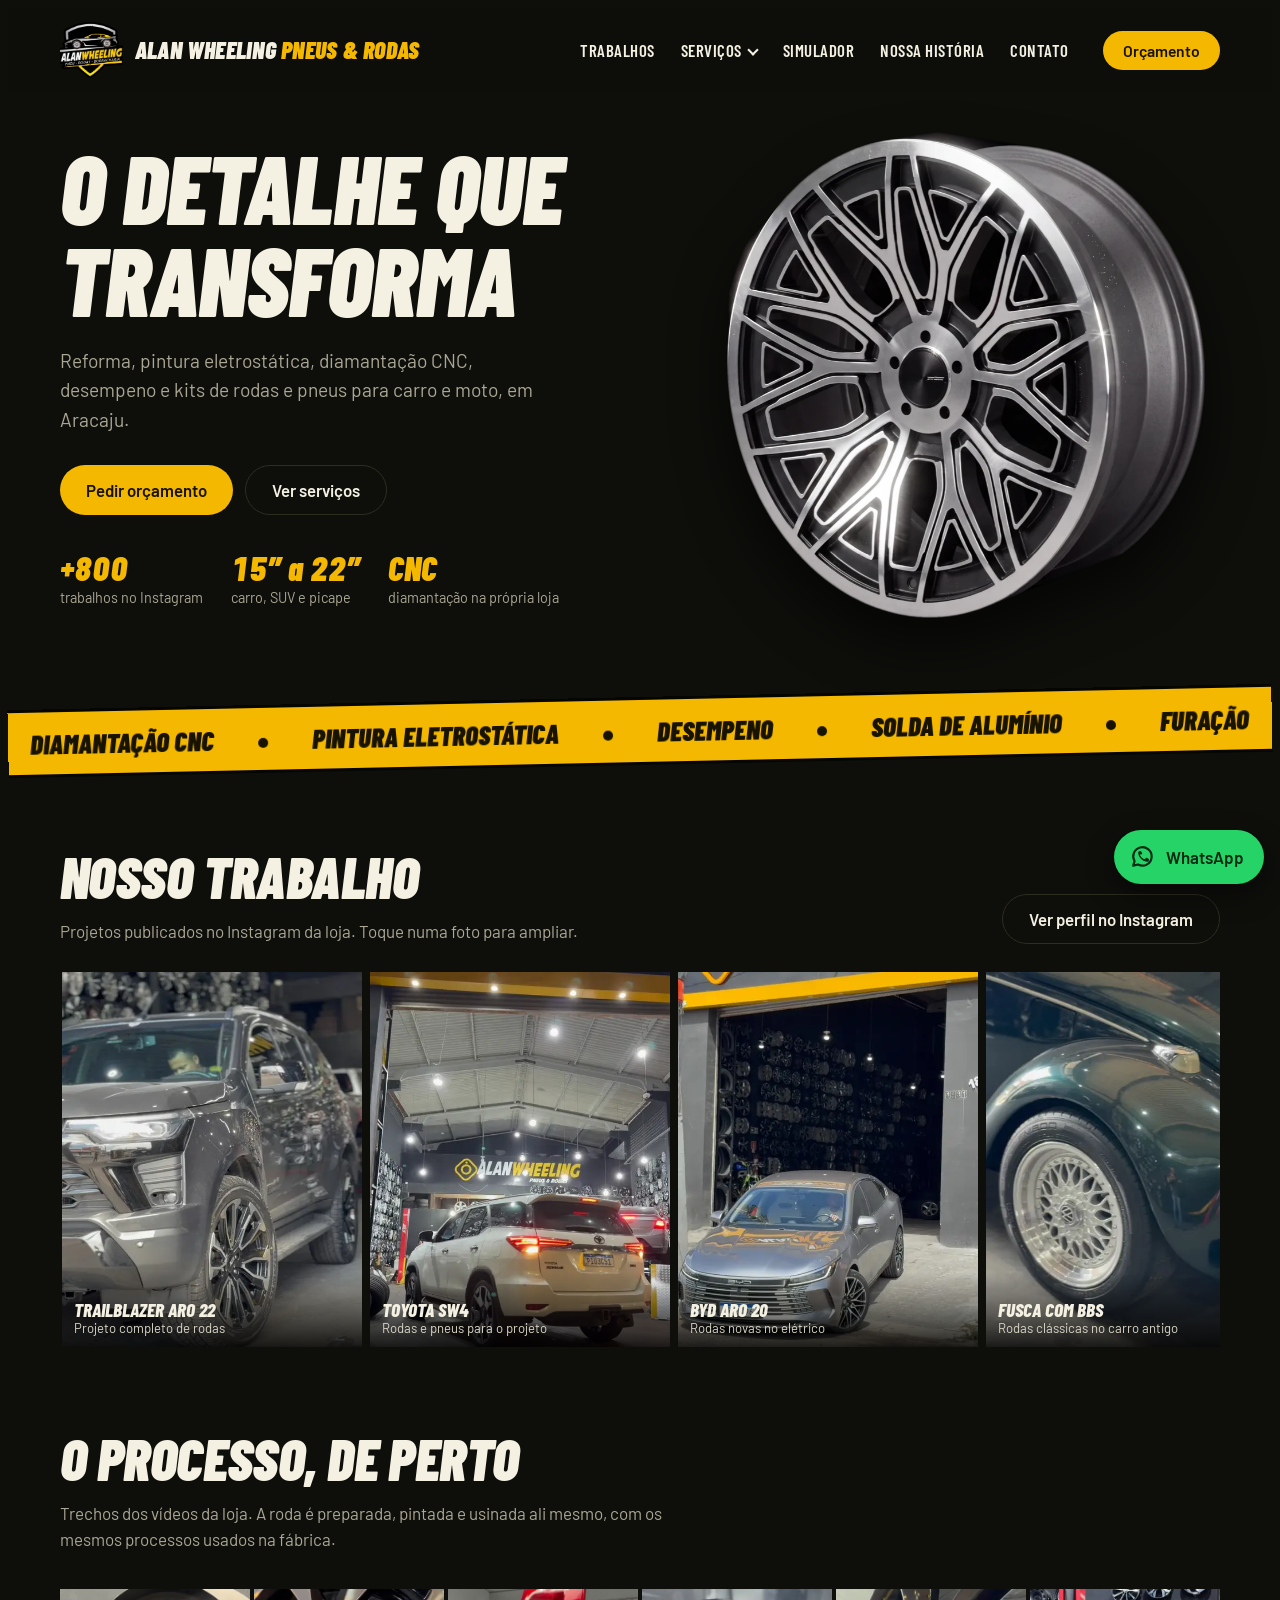
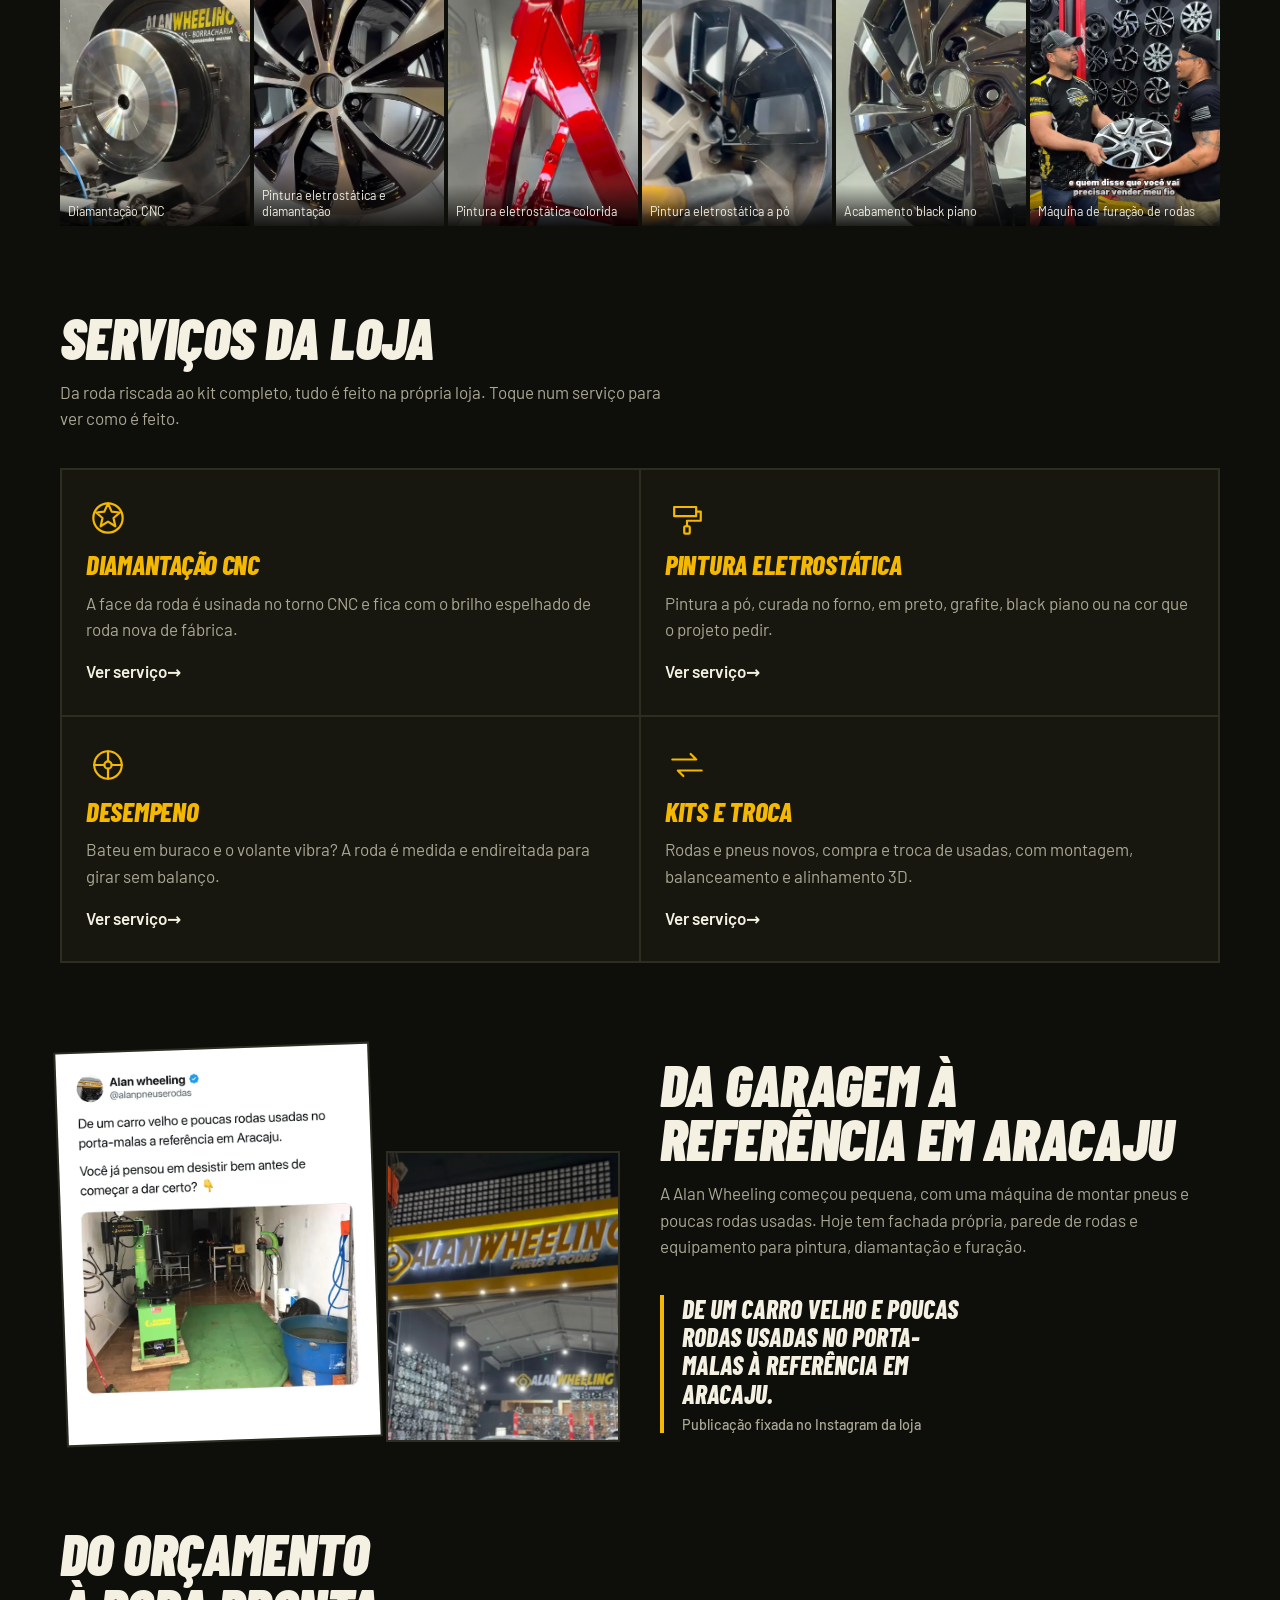
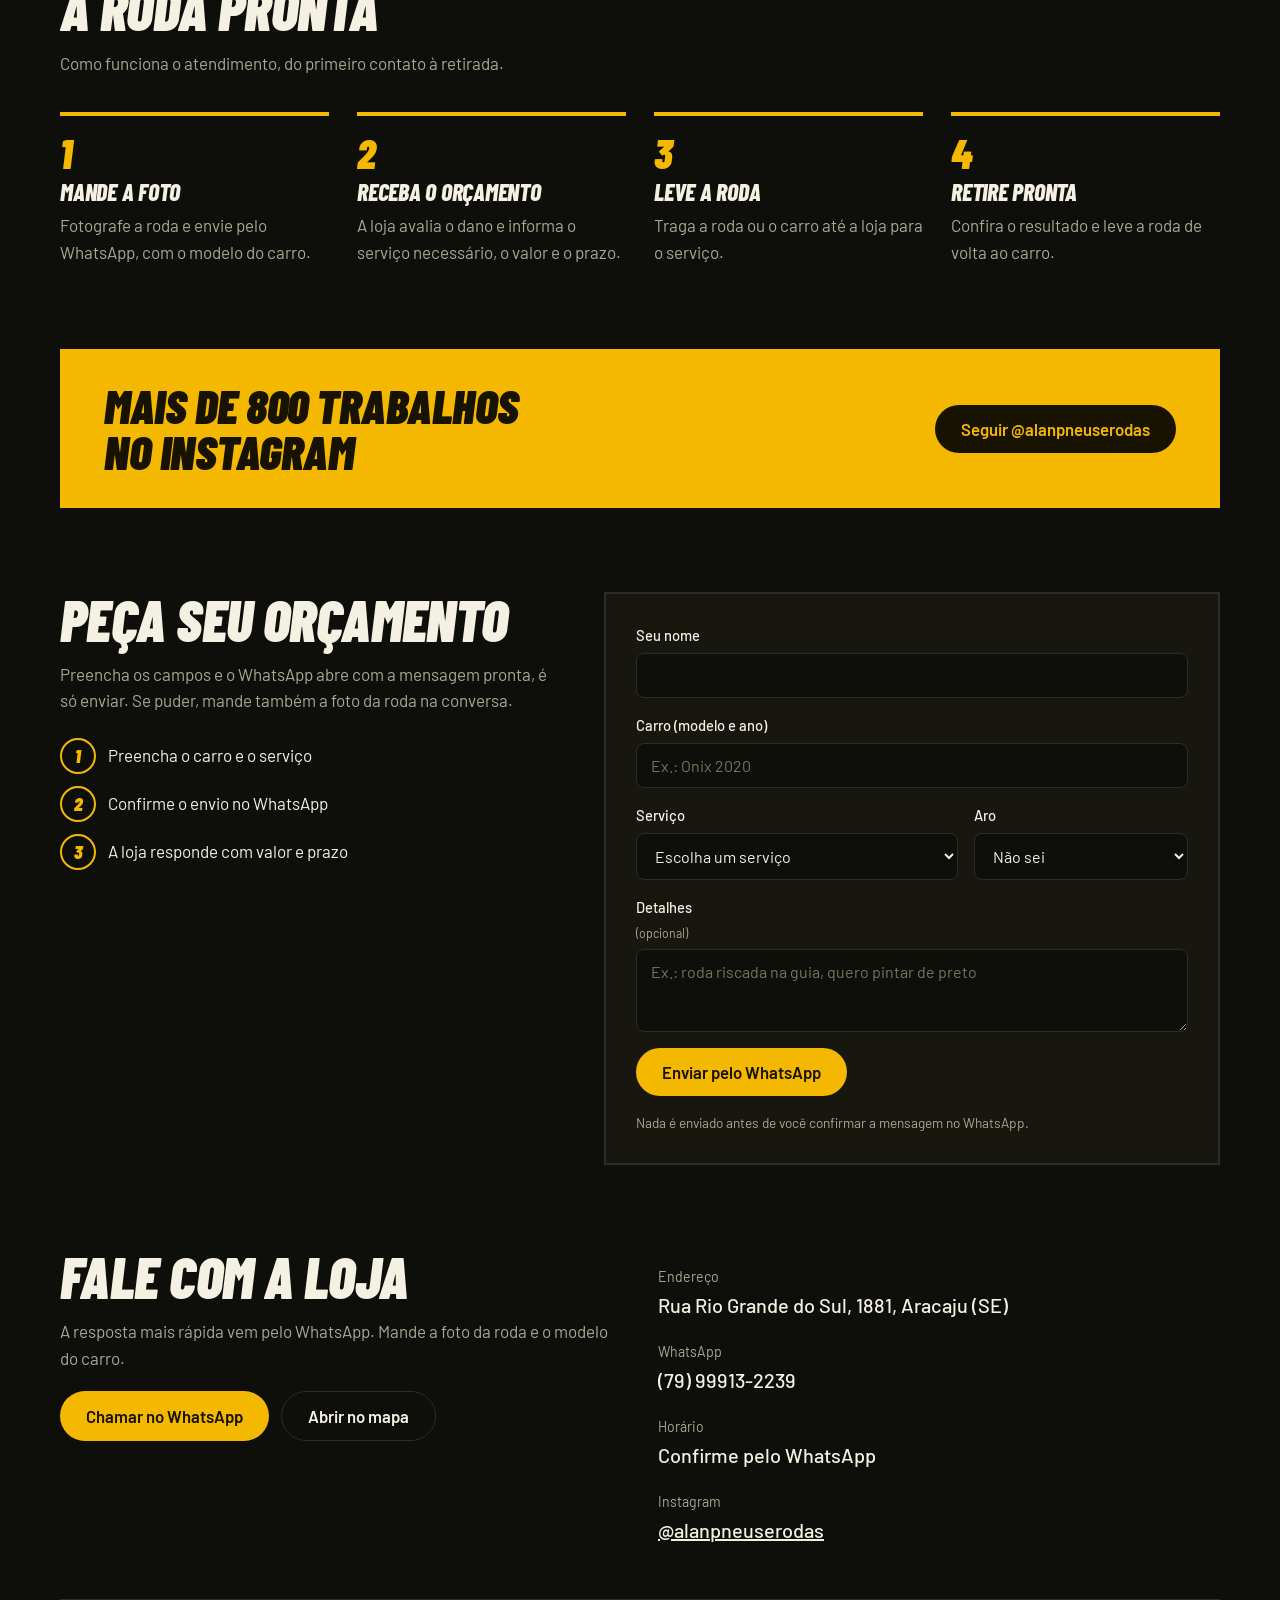
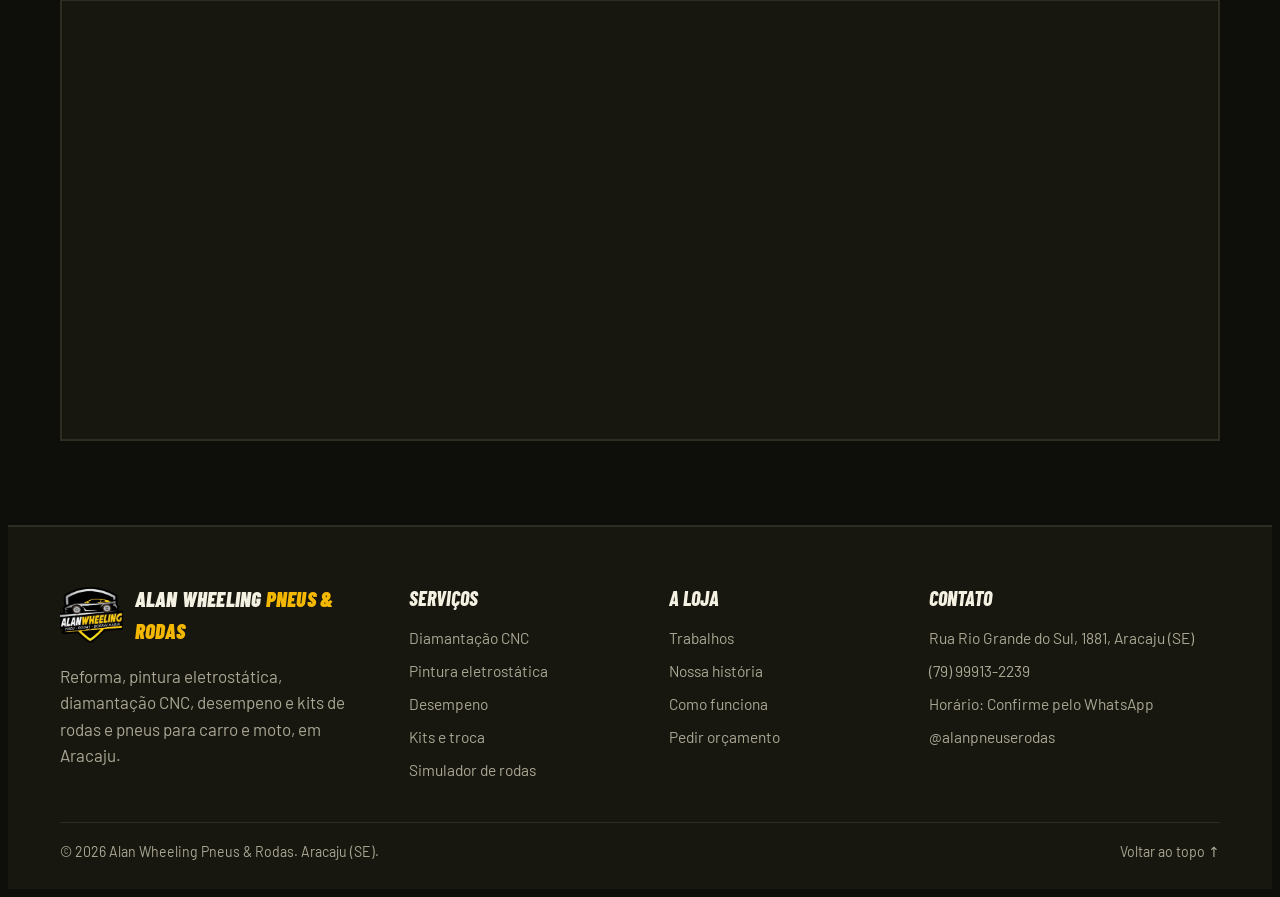
==== commit e08e591d: "Make site more professional: nav, footer, quote form, SEO - Sticky header that spans the whole page " ====
--- a/index.html
+++ b/index.html
@@ -3,11 +3,25 @@
   <head>
     <meta charset="utf-8" />
     <meta name="viewport" content="width=device-width, initial-scale=1, viewport-fit=cover" />
-    <title>Alan Wheeling Pneus e Rodas</title>
-    <meta
-      name="description"
-      content="Reforma de rodas, pintura eletrostática, diamantação CNC, desempeno e kits de rodas e pneus em Aracaju."
-    />
+    <title>Alan Wheeling Pneus e Rodas | Reforma e kits de rodas em Aracaju</title>
+    <meta name="description" content="Reforma de rodas, pintura eletrostática, diamantação CNC, desempeno e kits de rodas e pneus em Aracaju." />
+    <meta name="theme-color" content="#0e0e0b" />
+    <link rel="canonical" href="https://osmario2006.github.io/alanpneuserodas/" />
+    <link rel="icon" href="favicon.ico" sizes="any" />
+    <link rel="icon" href="assets/img/icones/favicon.svg" type="image/svg+xml" />
+    <link rel="apple-touch-icon" href="assets/img/icones/apple-touch-icon.png" />
+    <link rel="manifest" href="site.webmanifest" />
+    <meta property="og:type" content="website" />
+    <meta property="og:locale" content="pt_BR" />
+    <meta property="og:site_name" content="Alan Wheeling Pneus &amp; Rodas" />
+    <meta property="og:title" content="Alan Wheeling Pneus e Rodas | Reforma e kits de rodas em Aracaju" />
+    <meta property="og:description" content="Reforma de rodas, pintura eletrostática, diamantação CNC, desempeno e kits de rodas e pneus em Aracaju." />
+    <meta property="og:url" content="https://osmario2006.github.io/alanpneuserodas/" />
+    <meta property="og:image" content="https://osmario2006.github.io/alanpneuserodas/assets/img/og/inicio.jpg" />
+    <meta property="og:image:width" content="1200" />
+    <meta property="og:image:height" content="630" />
+    <meta property="og:image:alt" content="Roda grafite diamantada e o texto O detalhe que transforma" />
+    <meta name="twitter:card" content="summary_large_image" />
     <link rel="preconnect" href="https://fonts.googleapis.com" />
     <link rel="preconnect" href="https://fonts.gstatic.com" crossorigin />
     <link
@@ -15,55 +29,141 @@
       rel="stylesheet"
     />
     <link rel="stylesheet" href="css/style.css" />
+    <link rel="preload" as="image" href="assets/img/roda-hero.webp" fetchpriority="high" />
+    <script type="application/ld+json">
+    {
+      "@context": "https://schema.org",
+      "@type": "AutoRepair",
+      "@id": "https://osmario2006.github.io/alanpneuserodas/#loja",
+      "name": "Alan Wheeling Pneus & Rodas",
+      "url": "https://osmario2006.github.io/alanpneuserodas/",
+      "logo": "https://osmario2006.github.io/alanpneuserodas/assets/img/icones/icone-512.png",
+      "image": [
+        "https://osmario2006.github.io/alanpneuserodas/assets/img/fachada.webp",
+        "https://osmario2006.github.io/alanpneuserodas/assets/img/og/inicio.jpg"
+      ],
+      "telephone": "+55 79 99913-2239",
+      "address": {
+        "@type": "PostalAddress",
+        "streetAddress": "Rua Rio Grande do Sul, 1881",
+        "addressLocality": "Aracaju",
+        "addressRegion": "SE",
+        "addressCountry": "BR"
+      },
+      "areaServed": {
+        "@type": "City",
+        "name": "Aracaju"
+      },
+      "sameAs": [
+        "https://www.instagram.com/alanpneuserodas/"
+      ],
+      "description": "Reforma de rodas, pintura eletrostática, diamantação CNC, desempeno e kits de rodas e pneus em Aracaju.",
+      "hasOfferCatalog": {
+        "@type": "OfferCatalog",
+        "name": "Serviços",
+        "itemListElement": [
+          {
+            "@type": "Offer",
+            "itemOffered": {
+              "@type": "Service",
+              "name": "Diamantação CNC",
+              "url": "https://osmario2006.github.io/alanpneuserodas/diamantacao.html"
+            }
+          },
+          {
+            "@type": "Offer",
+            "itemOffered": {
+              "@type": "Service",
+              "name": "Pintura eletrostática",
+              "url": "https://osmario2006.github.io/alanpneuserodas/pintura-eletrostatica.html"
+            }
+          },
+          {
+            "@type": "Offer",
+            "itemOffered": {
+              "@type": "Service",
+              "name": "Desempeno",
+              "url": "https://osmario2006.github.io/alanpneuserodas/desempeno.html"
+            }
+          },
+          {
+            "@type": "Offer",
+            "itemOffered": {
+              "@type": "Service",
+              "name": "Kits e troca",
+              "url": "https://osmario2006.github.io/alanpneuserodas/kits-rodas-e-pneus.html"
+            }
+          }
+        ]
+      }
+    }
+    </script>
   </head>
-  <body>
-    <div class="wrap">
-      <header>
-        <a class="brand" href="index.html" aria-label="Alan Wheeling, página inicial">
+  <body data-wa="Olá! Vim pelo site e queria um orçamento.">
+    <a class="skip" href="#conteudo">Pular para o conteúdo</a>
+    <header class="top" id="topo">
+      <div class="wrap top-in">
+        <a class="brand" href="index.html" aria-label="Alan Wheeling Pneus e Rodas, página inicial">
           <img class="logo" src="assets/img/logo.webp" alt="" width="360" height="321" />
-          <div class="mark" id="m-nome"></div>
+          <span class="mark">Alan Wheeling <span>Pneus &amp; Rodas</span></span>
         </a>
+        <nav class="menu" id="menu" aria-label="Principal" hidden>
+          <a href="#trabalhos">Trabalhos</a>
+          <div class="dd">
+            <a href="#servicos" class="dd-t">Serviços</a>
+            <div class="dd-l">
+              <a href="diamantacao.html">Diamantação CNC</a>
+              <a href="pintura-eletrostatica.html">Pintura eletrostática</a>
+              <a href="desempeno.html">Desempeno</a>
+              <a href="kits-rodas-e-pneus.html">Kits e troca</a>
+            </div>
+          </div>
+          <a href="kits-rodas-e-pneus.html#simulador">Simulador</a>
+          <a href="#historia">Nossa história</a>
+          <a href="#contato">Contato</a>
+        </nav>
+        <a class="btn hbtn" href="#orcamento">Orçamento</a>
         <button class="menu-btn" id="menu-btn" type="button" aria-label="Abrir menu" aria-expanded="false" aria-controls="menu">
           <span></span><span></span><span></span>
         </button>
-        <nav class="menu" id="menu" hidden>
-          <a href="#trabalhos">Trabalhos</a>
-          <a href="#processo">Processo</a>
-          <a href="#servicos">Serviços</a>
-          <a class="sub" href="diamantacao.html">Diamantação CNC</a>
-          <a class="sub" href="pintura-eletrostatica.html">Pintura eletrostática</a>
-          <a class="sub" href="desempeno.html">Desempeno</a>
-          <a class="sub" href="kits-rodas-e-pneus.html">Kits e troca</a>
-          <a href="kits-rodas-e-pneus.html#simulador">Simulador</a>
-          <a href="#historia">Nossa história</a>
-          <a href="#como">Como funciona</a>
-          <a href="#contato">Contato</a>
-        </nav>
-      </header>
-
-      <div class="hero">
-        <div>
-          <h1>O detalhe que transforma</h1>
-          <p class="lead">
-            Reforma, pintura eletrostática, diamantação CNC, desempeno e kits de rodas e pneus para
-            carro e moto, em Aracaju.
-          </p>
-        </div>
-        <div class="wheelbox">
-          <img
-            id="hero-roda"
-            alt="Roda grafite com aro polido e face diamantada, vista em três quartos"
-            src="assets/img/roda-hero.webp"
-            width="885"
-            height="900"
-          />
-        </div>
-      </div>
-    </div>
-
-    <div class="ticker" aria-hidden="true"><div id="tk"></div></div>
-
-    <div class="wrap">
+      </div>
+    </header>
+
+    <main id="conteudo">
+      <div class="wrap">
+        <div class="hero">
+          <div>
+            <h1>O detalhe que transforma</h1>
+            <p class="lead">
+              Reforma, pintura eletrostática, diamantação CNC, desempeno e kits de rodas e pneus para
+              carro e moto, em Aracaju.
+            </p>
+            <div class="cbtns">
+              <a class="btn" href="#orcamento">Pedir orçamento</a
+              ><a class="btn ghost" href="#servicos">Ver serviços</a>
+            </div>
+            <div class="proof">
+              <div><b>+800</b><span>trabalhos no Instagram</span></div>
+              <div><b>15″ a 22″</b><span>carro, SUV e picape</span></div>
+              <div><b>CNC</b><span>diamantação na própria loja</span></div>
+            </div>
+          </div>
+          <div class="wheelbox">
+            <img
+              id="hero-roda"
+              alt="Roda grafite com aro polido e face diamantada, vista em três quartos"
+              src="assets/img/roda-hero.webp"
+              width="885"
+              height="900"
+              fetchpriority="high"
+            />
+          </div>
+        </div>
+      </div>
+
+      <div class="ticker" aria-hidden="true"><div id="tk"></div></div>
+
+      <div class="wrap">
       <section id="trabalhos">
         <div class="ig-head">
           <div class="head">
@@ -217,18 +317,73 @@
         >
       </div>
 
+      <section id="orcamento" class="orc">
+        <div class="head" style="margin: 0">
+          <h2>Peça seu orçamento</h2>
+          <p>
+            Preencha os campos e o WhatsApp abre com a mensagem pronta, é só enviar. Se puder, mande
+            também a foto da roda na conversa.
+          </p>
+          <ol class="orc-passos">
+            <li>Preencha o carro e o serviço</li>
+            <li>Confirme o envio no WhatsApp</li>
+            <li>A loja responde com valor e prazo</li>
+          </ol>
+        </div>
+        <form class="form" id="form-orc">
+          <label>
+            Seu nome
+            <input name="nome" autocomplete="name" required />
+          </label>
+          <label>
+            Carro (modelo e ano)
+            <input name="carro" required placeholder="Ex.: Onix 2020" />
+          </label>
+          <div class="f2">
+            <label>
+              Serviço
+              <select name="servico" required>
+              <option value="" selected disabled>Escolha um serviço</option>
+              <option>Diamantação CNC</option>
+              <option>Pintura eletrostática</option>
+              <option>Desempeno</option>
+              <option>Kit de rodas e pneus</option>
+              <option>Outro / ainda não sei</option>
+              </select>
+            </label>
+            <label>
+              Aro
+              <select name="aro">
+              <option value="">Não sei</option>
+              <option value="13">Aro 13</option>
+              <option value="14">Aro 14</option>
+              <option value="15">Aro 15</option>
+              <option value="16">Aro 16</option>
+              <option value="17">Aro 17</option>
+              <option value="18">Aro 18</option>
+              <option value="19">Aro 19</option>
+              <option value="20">Aro 20</option>
+              <option value="21">Aro 21</option>
+              <option value="22">Aro 22</option>
+              </select>
+            </label>
+          </div>
+          <label>
+            Detalhes <small>(opcional)</small>
+            <textarea name="obs" rows="3" placeholder="Ex.: roda riscada na guia, quero pintar de preto"></textarea>
+          </label>
+          <button class="btn" type="submit">Enviar pelo WhatsApp</button>
+          <p class="form-nota">Nada é enviado antes de você confirmar a mensagem no WhatsApp.</p>
+        </form>
+      </section>
+
       <section id="contato" class="contact">
         <div class="head" style="margin: 0">
           <h2>Fale com a loja</h2>
           <p>A resposta mais rápida vem pelo WhatsApp. Mande a foto da roda e o modelo do carro.</p>
           <div class="cbtns">
-            <a
-              class="btn"
-              id="wa-c"
-              data-wa="Olá! Vim pelo site e queria um orçamento."
-              href="#contato"
-              >Chamar no WhatsApp</a
-            ><a class="btn ghost" id="mapa" target="_blank" rel="noopener" href="#contato"
+            <a class="btn" data-wa="Olá! Vim pelo site e queria um orçamento." href="#contato">Chamar no WhatsApp</a
+            ><a class="btn ghost" id="mapa" target="_blank" rel="noopener" href="https://www.google.com/maps/search/?api=1&amp;query=Rua%20Rio%20Grande%20do%20Sul%2C%201881%2C%20Aracaju%20%28SE%29"
               >Abrir no mapa</a
             >
           </div>
@@ -236,15 +391,15 @@
         <dl class="facts">
           <div>
             <dt>Endereço</dt>
-            <dd id="c-end"></dd>
+            <dd data-loja="endereco">Rua Rio Grande do Sul, 1881, Aracaju (SE)</dd>
           </div>
           <div>
             <dt>WhatsApp</dt>
-            <dd id="c-wa"></dd>
+            <dd data-loja="whatsTexto">(79) 99913-2239</dd>
           </div>
           <div>
             <dt>Horário</dt>
-            <dd id="c-hor"></dd>
+            <dd data-loja="horario">Confirme pelo WhatsApp</dd>
           </div>
           <div>
             <dt>Instagram</dt>
@@ -255,14 +410,64 @@
             </dd>
           </div>
         </dl>
-      </section>
-    </div>
-    <div class="wrap">
-      <footer>
-        Proposta de site para a Alan Wheeling Pneus &amp; Rodas. Fotos e vídeos do Instagram
-        @alanpneuserodas. Horário e telefone devem ser confirmados com a loja antes de publicar.
-      </footer>
-    </div>
+        <div class="mapa">
+          <iframe
+            title="Mapa com a localização da loja"
+            loading="lazy"
+            referrerpolicy="no-referrer-when-downgrade"
+            src="https://www.google.com/maps?q=Rua%20Rio%20Grande%20do%20Sul%2C%201881%2C%20Aracaju%20%28SE%29&amp;output=embed"
+          ></iframe>
+        </div>
+      </section>
+      </div>
+    </main>
+
+    <footer class="rodape">
+      <div class="wrap rod-in">
+        <div class="rod-marca">
+          <a class="brand" href="index.html" aria-label="Alan Wheeling Pneus e Rodas, página inicial">
+            <img class="logo" src="assets/img/logo.webp" alt="" width="360" height="321" loading="lazy" />
+            <span class="mark">Alan Wheeling <span>Pneus &amp; Rodas</span></span>
+          </a>
+          <p>
+            Reforma, pintura eletrostática, diamantação CNC, desempeno e kits de rodas e pneus para
+            carro e moto, em Aracaju.
+          </p>
+        </div>
+        <nav aria-label="Serviços">
+          <p class="rod-t">Serviços</p>
+          <ul>
+            <li><a href="diamantacao.html">Diamantação CNC</a></li>
+            <li><a href="pintura-eletrostatica.html">Pintura eletrostática</a></li>
+            <li><a href="desempeno.html">Desempeno</a></li>
+            <li><a href="kits-rodas-e-pneus.html">Kits e troca</a></li>
+            <li><a href="kits-rodas-e-pneus.html#simulador">Simulador de rodas</a></li>
+          </ul>
+        </nav>
+        <nav aria-label="A loja">
+          <p class="rod-t">A loja</p>
+          <ul>
+            <li><a href="#trabalhos">Trabalhos</a></li>
+            <li><a href="#historia">Nossa história</a></li>
+            <li><a href="#como">Como funciona</a></li>
+            <li><a href="#orcamento">Pedir orçamento</a></li>
+          </ul>
+        </nav>
+        <div>
+          <p class="rod-t">Contato</p>
+          <ul>
+            <li data-loja="endereco">Rua Rio Grande do Sul, 1881, Aracaju (SE)</li>
+            <li><a data-wa="Olá! Vim pelo site e queria um orçamento." href="#contato" data-loja="whatsTexto">(79) 99913-2239</a></li>
+            <li>Horário: <span data-loja="horario">Confirme pelo WhatsApp</span></li>
+            <li><a href="https://www.instagram.com/alanpneuserodas/" target="_blank" rel="noopener">@alanpneuserodas</a></li>
+          </ul>
+        </div>
+      </div>
+      <div class="wrap rod-base">
+        <span>© <span data-ano>2026</span> Alan Wheeling Pneus &amp; Rodas. Aracaju (SE).</span>
+        <a href="#topo">Voltar ao topo ↑</a>
+      </div>
+    </footer>
 
     <script src="js/dados.js"></script>
     <script src="js/comum.js"></script>
--- a/css/style.css
+++ b/css/style.css
@@ -92,16 +92,58 @@
   border-color: var(--amber);
   color: var(--amber);
 }
-header {
-  display: flex;
-  justify-content: space-between;
+/* cabeçalho fixo: filho direto do body, para acompanhar a página inteira */
+.top {
+  position: sticky;
+  top: 0;
+  z-index: 20;
+  margin-inline: -16px;
+  padding-inline: 16px;
+  padding-top: env(safe-area-inset-top, 0px);
+  background: rgba(14, 14, 11, 0.88);
+  -webkit-backdrop-filter: blur(12px);
+  backdrop-filter: blur(12px);
+  border-bottom: 1px solid transparent;
+  transition: border-color 0.2s;
+}
+.top.rolou {
+  border-bottom-color: var(--line);
+}
+.top-in {
+  display: flex;
   align-items: center;
   gap: 12px;
-  padding-block: 18px;
-  position: sticky;
-  top: env(safe-area-inset-top, 0px);
-  z-index: 5;
-  background: linear-gradient(var(--ink) 70%, transparent);
+  padding-block: 14px;
+  position: relative;
+  transition: padding 0.2s;
+}
+.top.rolou .top-in {
+  padding-block: 8px;
+}
+.top .logo {
+  transition: height 0.2s;
+}
+.top.rolou .logo {
+  height: 44px;
+}
+.hbtn {
+  margin-left: auto;
+  padding: 10px 20px;
+  font-size: 0.98rem;
+}
+.skip {
+  position: absolute;
+  left: 16px;
+  top: -80px;
+  z-index: 50;
+  background: var(--amber);
+  color: var(--amberink);
+  font-weight: 600;
+  padding: 10px 16px;
+  border-radius: 8px;
+}
+.skip:focus {
+  top: 12px;
 }
 .brand {
   display: flex;
@@ -191,16 +233,93 @@
 }
 .brand {
   text-decoration: none;
-}
-.menu .sub {
+  color: inherit;
+  min-width: 0;
+}
+.dd,
+.dd-l {
+  display: grid;
+}
+.menu .dd-l a {
   padding-left: 28px;
   font-size: 1rem;
   color: var(--mute);
 }
-.menu hr {
-  border: 0;
-  border-top: 2px solid var(--line);
-  margin: 6px 4px;
+.menu .dd-l a[aria-current="page"] {
+  color: var(--amber);
+}
+@media (min-width: 1040px) {
+  .menu-btn {
+    display: none;
+  }
+  .menu,
+  .menu[hidden] {
+    position: static;
+    display: flex;
+    align-items: center;
+    gap: 2px;
+    margin-left: auto;
+    min-width: 0;
+    padding: 0;
+    background: none;
+    border: 0;
+    box-shadow: none;
+  }
+  .hbtn {
+    margin-left: 10px;
+  }
+  .menu a {
+    padding: 8px 12px;
+    font-size: 1.05rem;
+  }
+  .menu a:hover,
+  .menu a:focus-visible,
+  .menu .dd-t.ativo {
+    background: none;
+    color: var(--amber);
+  }
+  .dd {
+    position: relative;
+  }
+  .dd-t::after {
+    content: "";
+    display: inline-block;
+    width: 6px;
+    height: 6px;
+    margin-left: 7px;
+    border: solid currentColor;
+    border-width: 0 2px 2px 0;
+    transform: translateY(-3px) rotate(45deg);
+  }
+  .dd-l {
+    position: absolute;
+    top: 100%;
+    left: -6px;
+    min-width: 240px;
+    padding: 6px;
+    background: var(--panel);
+    border: 2px solid var(--line);
+    border-radius: 8px;
+    box-shadow: 0 12px 30px rgba(0, 0, 0, 0.5);
+    opacity: 0;
+    visibility: hidden;
+    translate: 0 6px;
+    transition: opacity 0.15s, translate 0.15s, visibility 0.15s;
+  }
+  .dd:hover .dd-l,
+  .dd:focus-within .dd-l {
+    opacity: 1;
+    visibility: visible;
+    translate: 0 0;
+  }
+  .menu .dd-l a {
+    padding: 10px 12px;
+    color: var(--paper);
+    border-radius: 6px;
+  }
+  .menu .dd-l a:hover {
+    background: #1f1e12;
+  }
 }
 
 /* hero */
@@ -526,6 +645,20 @@
   align-items: start;
   padding-bottom: 84px;
 }
+.mapa {
+  grid-column: 1 / -1;
+  border: 2px solid var(--line);
+  background: var(--panel);
+  aspect-ratio: 21 / 8;
+  min-height: 280px;
+}
+.mapa iframe {
+  display: block;
+  width: 100%;
+  height: 100%;
+  border: 0;
+  filter: invert(0.9) hue-rotate(180deg) saturate(0.7);
+}
 .facts {
   display: grid;
   gap: 20px;
@@ -546,12 +679,78 @@
   flex-wrap: wrap;
   margin-top: 6px;
 }
-footer {
+.rodape {
+  margin-inline: -16px;
+  padding-inline: 16px;
+  background: var(--panel);
   border-top: 2px solid var(--line);
-  padding-block: 22px 34px;
+  color: var(--mute);
+}
+.rod-in {
+  display: grid;
+  grid-template-columns: 1.4fr 1fr 1fr 1.3fr;
+  gap: 36px;
+  padding-block: 56px 40px;
+}
+.rod-marca {
+  display: grid;
+  gap: 16px;
+  align-content: start;
+}
+.rod-marca .brand {
+  display: flex;
+  align-items: center;
+  gap: 12px;
+}
+.rod-marca .mark {
+  color: var(--paper);
+  font-size: 1.3rem;
+}
+.rodape .rod-t {
+  font-family: var(--display);
+  font-style: italic;
+  font-weight: 800;
+  font-size: 1.25rem;
+  text-transform: uppercase;
+  color: var(--paper);
+  margin-bottom: 12px;
+}
+.rodape ul {
+  list-style: none;
+  margin: 0;
+  padding: 0;
+  display: grid;
+  gap: 9px;
+  font-size: 0.97rem;
+}
+.rodape a {
+  color: var(--mute);
+  text-decoration: none;
+}
+.rodape a:hover {
+  color: var(--amber);
+}
+.rod-base {
+  display: flex;
+  justify-content: space-between;
+  gap: 12px;
+  flex-wrap: wrap;
+  border-top: 1px solid var(--line);
+  padding-block: 18px 26px;
   font-size: 0.88rem;
-  color: var(--mute);
-  max-width: 75ch;
+}
+@media (max-width: 860px) {
+  .rod-in {
+    grid-template-columns: 1fr 1fr;
+  }
+  .rod-marca {
+    grid-column: 1 / -1;
+  }
+}
+@media (max-width: 480px) {
+  .rod-in {
+    grid-template-columns: 1fr;
+  }
 }
 
 /* numeros do perfil */
@@ -812,6 +1011,9 @@
   }
 }
 @media (max-width: 560px) {
+  .hbtn {
+    display: none;
+  }
   .brand {
     gap: 8px;
     min-width: 0;
@@ -1063,3 +1265,208 @@
     transition: none;
   }
 }
+
+/* ===== orçamento ===== */
+.orc {
+  display: grid;
+  grid-template-columns: 0.9fr 1.1fr;
+  gap: 40px;
+  align-items: start;
+}
+.orc-passos {
+  list-style: none;
+  margin: 10px 0 0;
+  padding: 0;
+  display: grid;
+  gap: 12px;
+  counter-reset: o;
+}
+.orc-passos li {
+  counter-increment: o;
+  display: flex;
+  align-items: center;
+  gap: 12px;
+}
+.orc-passos li::before {
+  content: counter(o);
+  flex: none;
+  display: grid;
+  place-items: center;
+  width: 32px;
+  height: 32px;
+  border-radius: 50%;
+  border: 2px solid var(--amber);
+  color: var(--amber);
+  font: italic 900 1.2rem var(--display);
+}
+.form {
+  display: grid;
+  gap: 16px;
+  background: var(--panel);
+  border: 2px solid var(--line);
+  padding: clamp(18px, 3vw, 30px);
+  min-width: 0;
+}
+.form label {
+  display: grid;
+  gap: 6px;
+  font-size: 0.92rem;
+  font-weight: 500;
+}
+.form small {
+  color: var(--mute);
+  font-weight: 400;
+}
+.form input,
+.form select,
+.form textarea {
+  font: 400 1rem var(--body);
+  color: var(--paper);
+  background: var(--ink);
+  border: 1.5px solid var(--line);
+  border-radius: 8px;
+  padding: 12px 14px;
+  width: 100%;
+  min-width: 0;
+}
+.form textarea {
+  resize: vertical;
+}
+.form input::placeholder,
+.form textarea::placeholder {
+  color: #77755f;
+}
+.form input:focus,
+.form select:focus,
+.form textarea:focus {
+  outline: none;
+  border-color: var(--amber);
+  box-shadow: 0 0 0 3px rgba(245, 184, 0, 0.2);
+}
+.form .f2 {
+  display: grid;
+  grid-template-columns: 1.5fr 1fr;
+  gap: 16px;
+}
+.form .btn {
+  justify-self: start;
+}
+.form-nota {
+  font-size: 0.85rem;
+  color: var(--mute);
+}
+@media (max-width: 860px) {
+  .orc {
+    grid-template-columns: 1fr;
+  }
+}
+@media (max-width: 480px) {
+  .form .f2 {
+    grid-template-columns: 1fr;
+  }
+  .form .btn {
+    justify-self: stretch;
+  }
+}
+
+/* ===== botão flutuante do WhatsApp ===== */
+.wa-float {
+  position: fixed;
+  right: max(16px, env(safe-area-inset-right));
+  bottom: max(16px, env(safe-area-inset-bottom));
+  z-index: 30;
+  display: flex;
+  align-items: center;
+  gap: 10px;
+  padding: 14px 20px 14px 16px;
+  border-radius: 999px;
+  background: #25d366;
+  color: #062b14;
+  font-weight: 600;
+  text-decoration: none;
+  box-shadow: 0 10px 28px rgba(0, 0, 0, 0.45);
+  transition: transform 0.2s, opacity 0.2s;
+}
+.wa-float:hover {
+  transform: translateY(-3px);
+}
+.wa-float svg {
+  width: 26px;
+  height: 26px;
+  flex: none;
+}
+.wa-float.longe {
+  opacity: 0;
+  pointer-events: none;
+  transform: translateY(20px);
+}
+@media (max-width: 560px) {
+  .wa-float {
+    padding: 15px;
+  }
+  .wa-float span {
+    position: absolute;
+    width: 1px;
+    height: 1px;
+    overflow: hidden;
+    clip-path: inset(50%);
+  }
+}
+
+/* ===== hero da home ===== */
+.hero .proof {
+  margin-top: 36px;
+}
+.hero .proof b {
+  font-size: 2.1rem;
+}
+
+/* ===== 404 ===== */
+.nf {
+  padding-block: 60px 100px;
+  display: grid;
+  gap: 18px;
+  justify-items: start;
+}
+.nf-n {
+  font: italic 900 clamp(7rem, 22vw, 14rem) / 0.8 var(--display);
+  color: var(--amber);
+}
+.nf .lead {
+  color: var(--mute);
+  font-size: 1.2rem;
+  max-width: 46ch;
+}
+
+/* ===== entrada das seções ao rolar ===== */
+.rv {
+  opacity: 0;
+}
+.rv.in {
+  animation: sobe 0.7s cubic-bezier(0.2, 0.7, 0.2, 1) both;
+  animation-delay: var(--d, 0s);
+}
+@keyframes sobe {
+  from {
+    opacity: 0;
+    transform: translateY(22px);
+  }
+  to {
+    opacity: 1;
+    transform: none;
+  }
+}
+@media (prefers-reduced-motion: reduce) {
+  .rv {
+    opacity: 1;
+  }
+  .rv.in {
+    animation: none;
+  }
+  .top,
+  .top-in,
+  .top .logo,
+  .wa-float {
+    transition: none;
+  }
+}
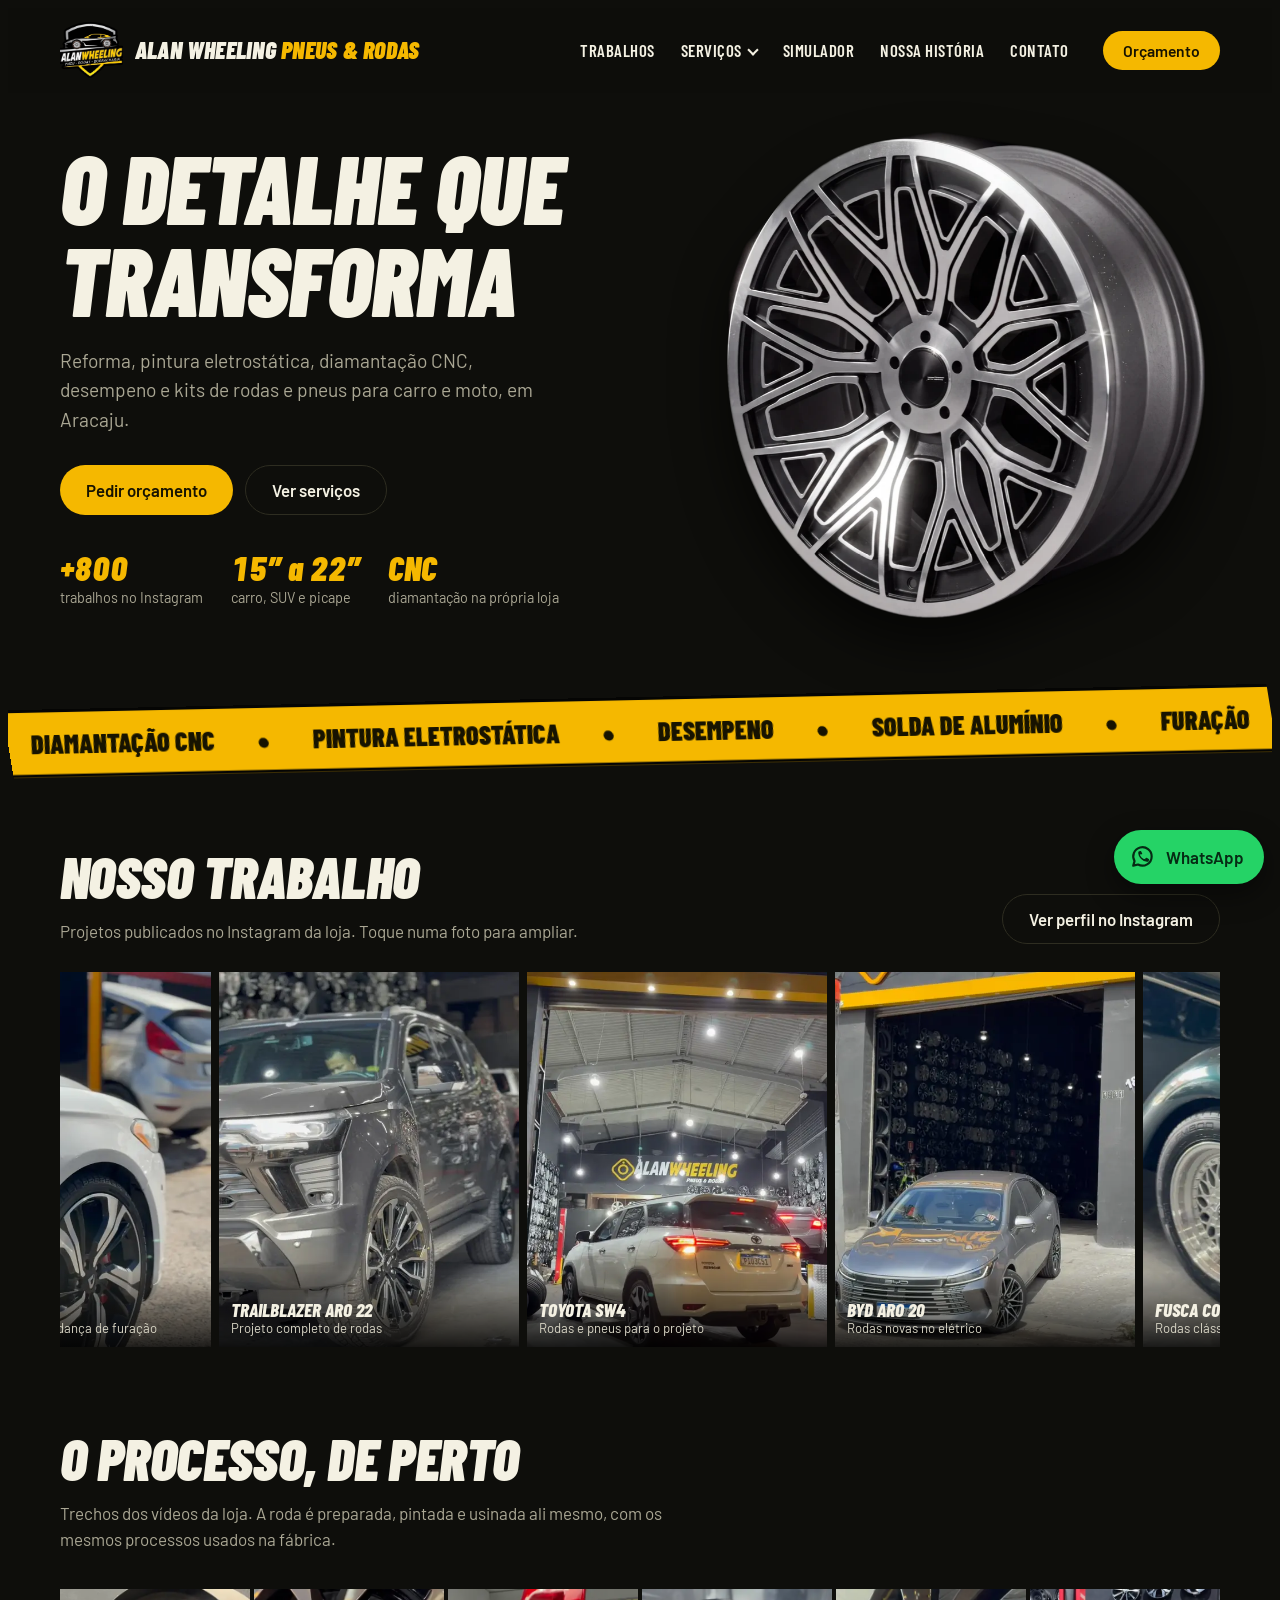
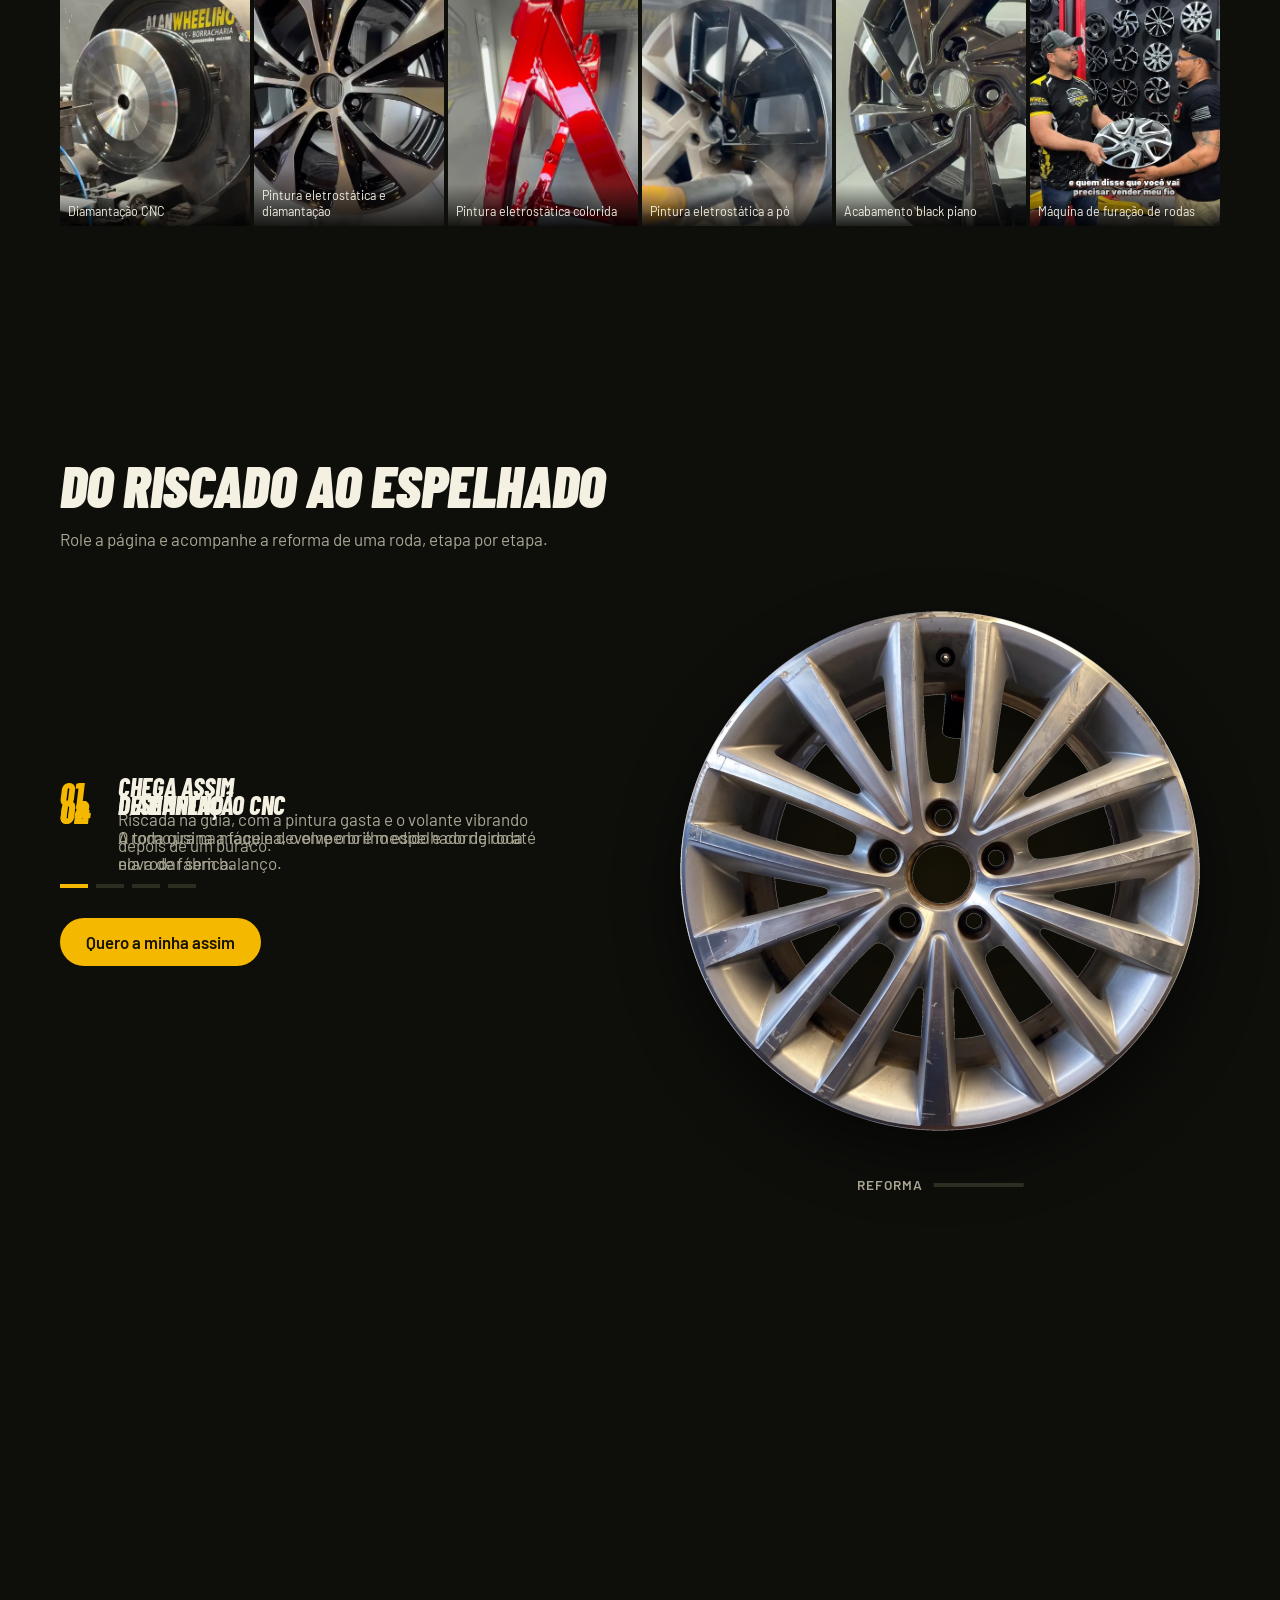
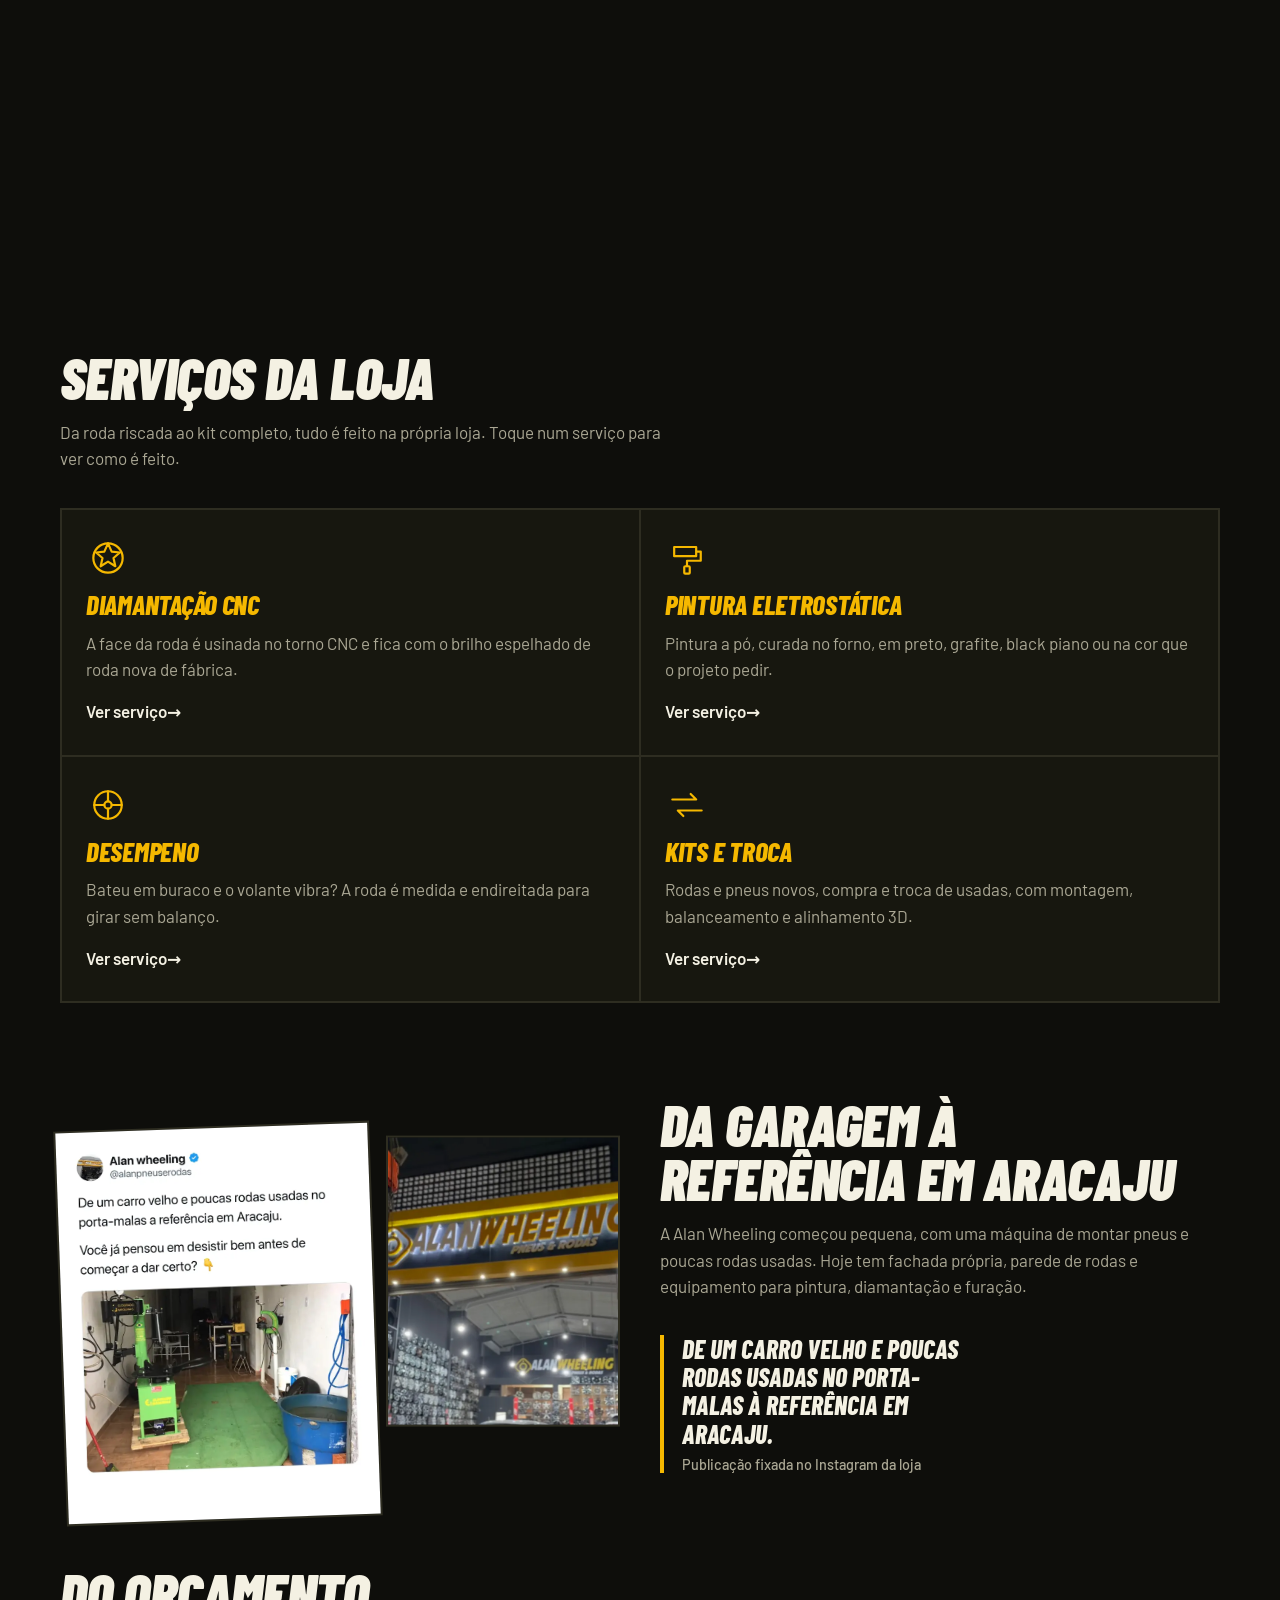
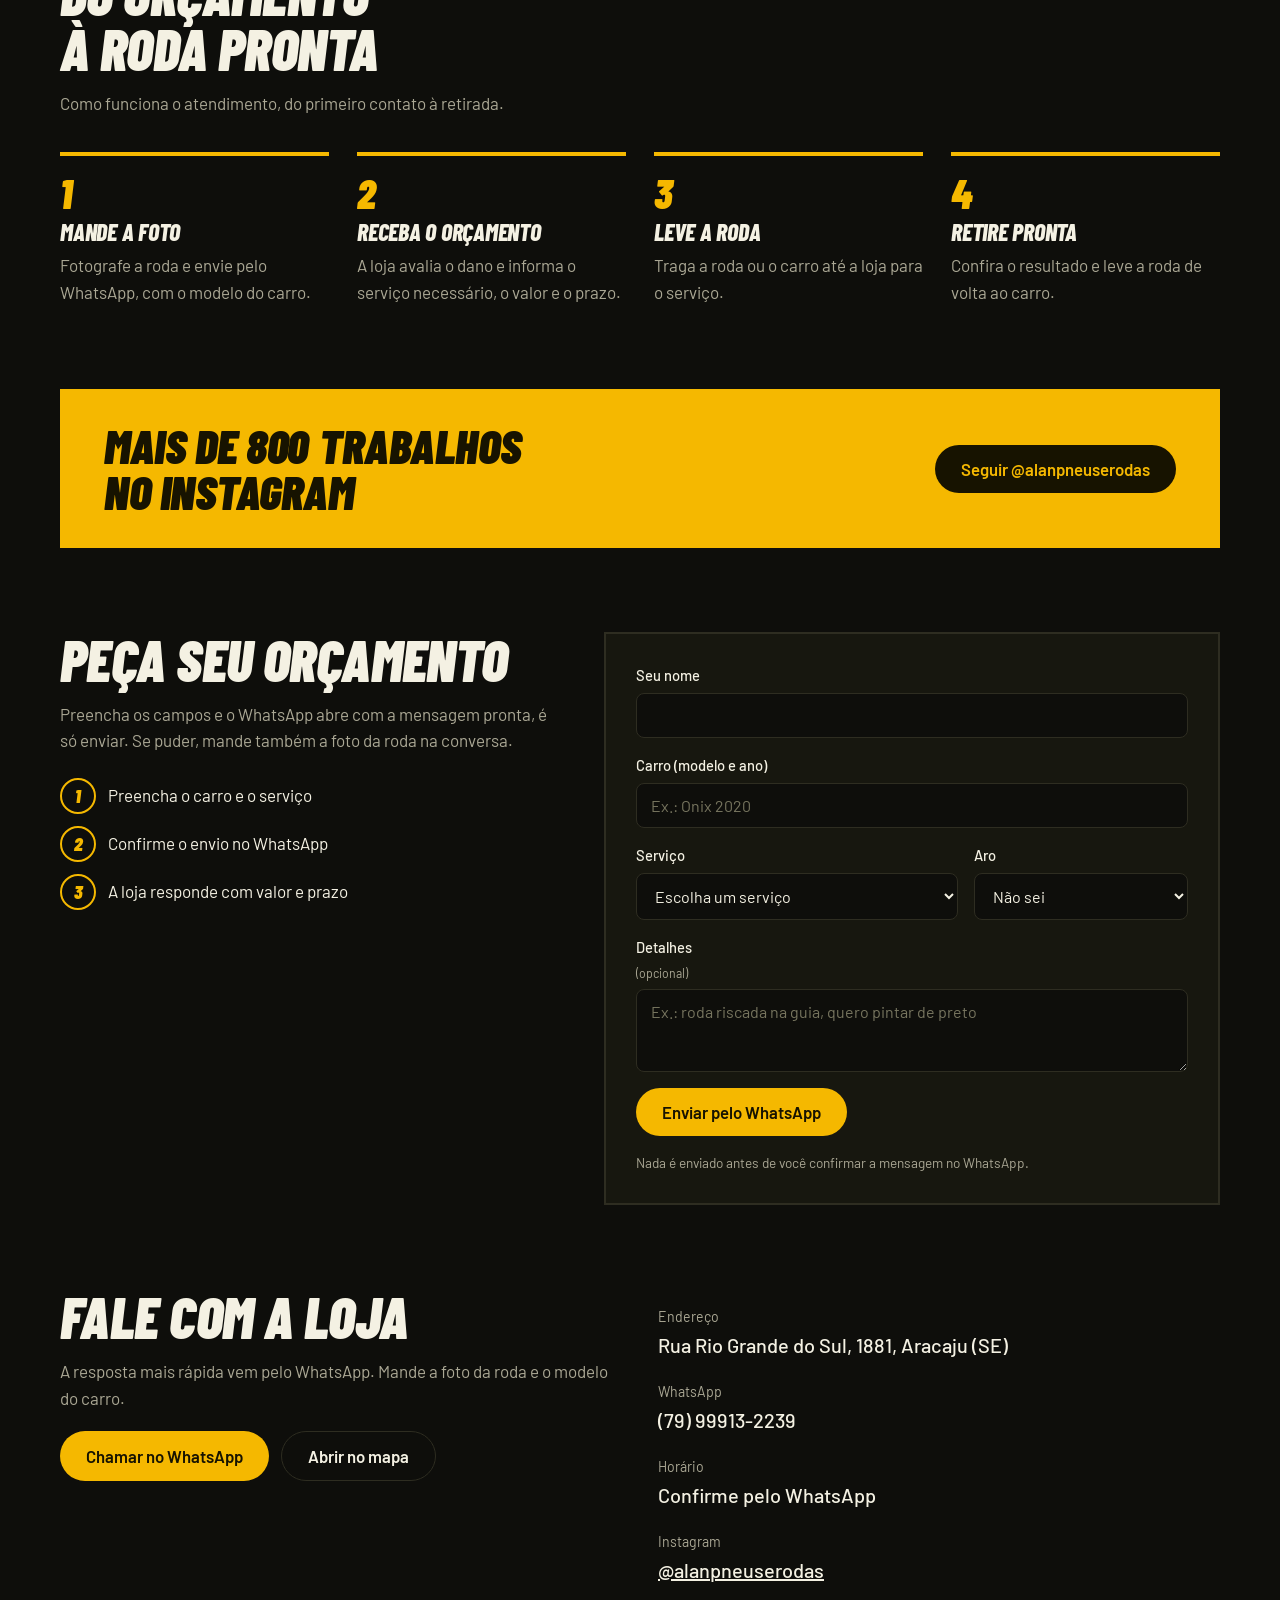
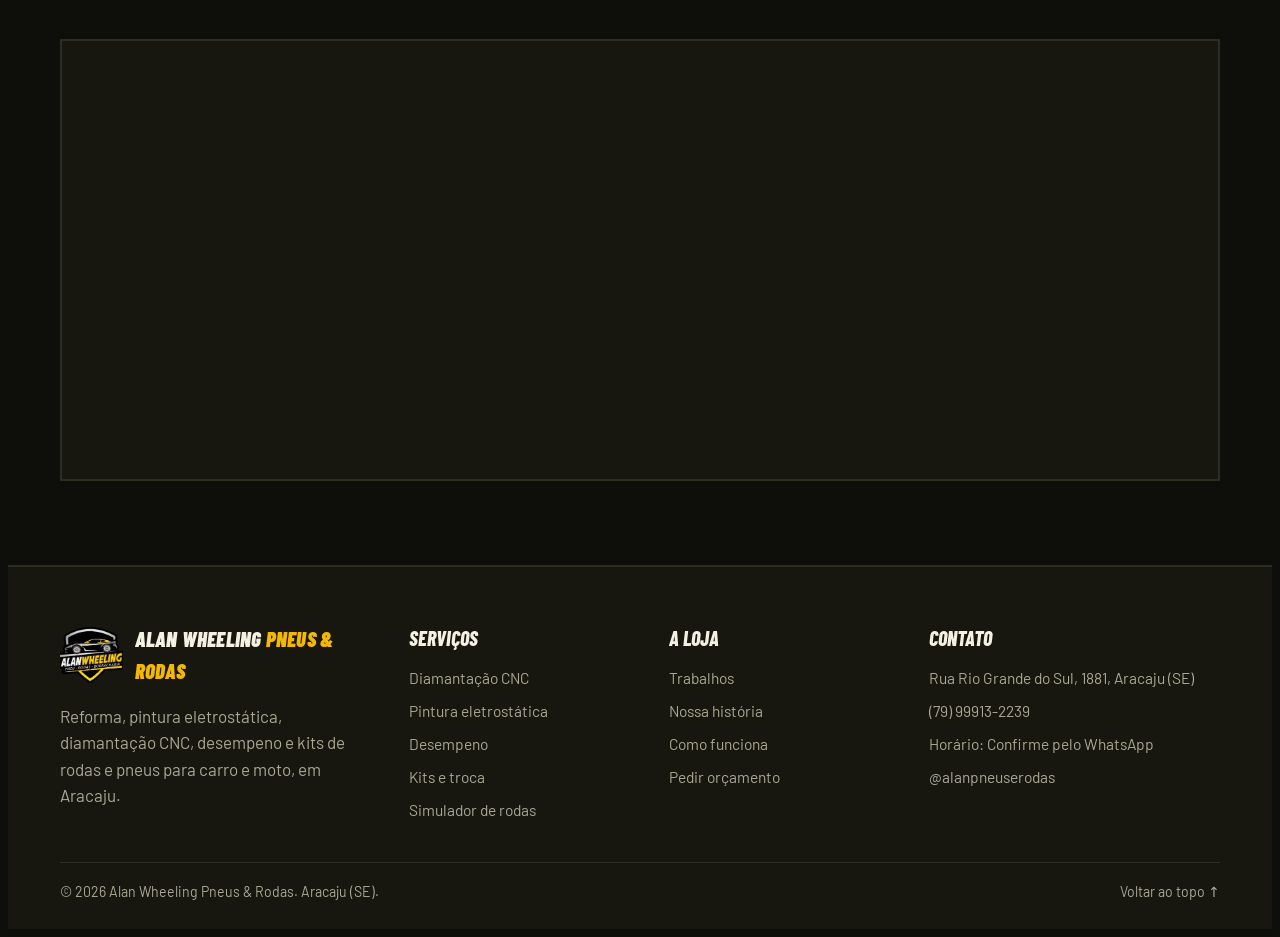
==== commit 98c51f6b: "Add scroll motion, mobile action bar and compact mobile service cards - Motion (css/motion.css, js/m" ====
--- a/index.html
+++ b/index.html
@@ -29,6 +29,7 @@
       rel="stylesheet"
     />
     <link rel="stylesheet" href="css/style.css" />
+    <link rel="stylesheet" href="css/motion.css" />
     <link rel="preload" as="image" href="assets/img/roda-hero.webp" fetchpriority="high" />
     <script type="application/ld+json">
     {
@@ -192,6 +193,48 @@
         <div class="strip" id="strip"></div>
       </section>
 
+      <section id="transformacao" class="sx" aria-labelledby="sx-t">
+        <div class="sx-fixo">
+          <div class="head">
+            <h2 id="sx-t">Do riscado ao espelhado</h2>
+            <p>Role a página e acompanhe a reforma de uma roda, etapa por etapa.</p>
+          </div>
+          <div class="sx-palco">
+            <div>
+              <ol class="sx-passos">
+                <li>
+                  <h3>Chega assim</h3>
+                  <p>Riscada na guia, com a pintura gasta e o volante vibrando depois de um buraco.</p>
+                </li>
+                <li>
+                  <h3>Desempeno</h3>
+                  <p>A roda gira na máquina, o empeno é medido e corrigido até ela rodar sem balanço.</p>
+                </li>
+                <li>
+                  <h3>Pintura eletrostática</h3>
+                  <p>Tinta em pó aplicada por carga elétrica e curada no forno: cor uniforme e resistente.</p>
+                </li>
+                <li>
+                  <h3>Diamantação CNC</h3>
+                  <p>O torno usina a face e devolve o brilho espelhado de roda nova de fábrica.</p>
+                </li>
+              </ol>
+              <div class="sx-pontos" aria-hidden="true"></div>
+              <a class="btn sx-cta" href="#orcamento">Quero a minha assim</a>
+            </div>
+            <div class="sx-roda" aria-hidden="true">
+              <div class="sx-giro">
+                <div class="sx-camada sx-pintada"><img src="assets/img/roda-pintada.webp" alt="" width="1040" height="1040" loading="lazy" /></div>
+                <div class="sx-camada sx-gasta"><img src="assets/img/roda-antes.webp" alt="" width="1040" height="1040" loading="lazy" /></div>
+                <div class="sx-camada sx-diamante"><img src="assets/img/roda-depois.webp" alt="" width="1040" height="1040" loading="lazy" /></div>
+                <div class="sx-ferramenta"></div>
+              </div>
+              <div class="sx-hud"><span>Reforma</span><i></i></div>
+            </div>
+          </div>
+        </div>
+      </section>
+
       <section id="servicos">
         <div class="head">
           <h2>Serviços da loja</h2>
@@ -472,5 +515,6 @@
     <script src="js/dados.js"></script>
     <script src="js/comum.js"></script>
     <script src="js/main.js"></script>
+    <script src="js/motion.js"></script>
   </body>
 </html>
--- a/css/style.css
+++ b/css/style.css
@@ -1470,3 +1470,357 @@
     transition: none;
   }
 }
+
+/* ===== celular =====
+   A maior parte das visitas vem do Instagram, no celular. Aqui ficam os ajustes
+   para telas pequenas e para toque: nada de rolagem para o lado, áreas de toque
+   de pelo menos 44 px e o orçamento sempre a um toque. */
+html {
+  -webkit-text-size-adjust: 100%;
+  text-size-adjust: 100%;
+}
+/* página travada na largura da tela: nada pode arrastar o site para os lados.
+   O celular (principalmente o iPhone) ignora o corte só no body, então ele vale
+   também no html. "clip" corta sem criar rolagem e mantém o cabeçalho fixo. */
+html,
+body {
+  max-width: 100%;
+  overflow-x: hidden;
+  overflow-x: clip;
+  overscroll-behavior-x: none;
+}
+/* a faixa amarela é girada e inclina com a rolagem: ela mesma corta as pontas */
+.ticker {
+  contain: paint;
+}
+/* galeria que desliza para o lado: o gesto fica nela e não move a página */
+.grid {
+  overscroll-behavior-x: contain;
+  touch-action: pan-x pan-y;
+}
+a,
+button,
+summary,
+select {
+  -webkit-tap-highlight-color: rgba(245, 184, 0, 0.18);
+  touch-action: manipulation;
+}
+/* no toque, o efeito de passar o mouse fica preso depois do toque */
+@media (hover: none) {
+  .btn:hover,
+  .wa-float:hover {
+    transform: none;
+  }
+  .grid button:hover img,
+  .strip a:hover img,
+  .gal a:hover img {
+    transform: none;
+  }
+}
+
+@media (max-width: 860px) {
+  /* o mapa tinha largura mínima de 735 px e empurrava a página para o lado */
+  .mapa {
+    aspect-ratio: auto;
+    height: 300px;
+    min-height: 0;
+  }
+  .vid {
+    justify-self: center;
+    max-height: 70svh;
+    width: auto;
+    max-width: 100%;
+  }
+  .gal {
+    grid-template-columns: repeat(2, 1fr);
+    gap: 6px;
+  }
+  .gal span {
+    padding: 22px 9px 8px;
+    font-size: 0.85rem;
+  }
+}
+
+@media (max-width: 560px) {
+  section {
+    padding-top: 56px;
+  }
+  .head {
+    margin-bottom: 26px;
+  }
+
+  /* topo: título, botões lado a lado e números numa linha, roda logo abaixo */
+  .hero {
+    gap: 8px;
+    padding-block: 12px 40px;
+  }
+  .hero p.lead,
+  .shero p.lead {
+    font-size: 1.08rem;
+    margin-block: 16px 22px;
+  }
+  .hero .cbtns,
+  .shero .cbtns {
+    display: grid;
+    grid-template-columns: 1fr 1fr;
+    gap: 10px;
+  }
+  .hero .cbtns .btn,
+  .shero .cbtns .btn {
+    padding-inline: 12px;
+    min-height: 50px;
+  }
+  @media (max-width: 380px) {
+    .hero .cbtns .btn,
+    .shero .cbtns .btn {
+      font-size: 0.95rem;
+      padding-inline: 8px;
+    }
+  }
+  .hero .proof {
+    display: grid;
+    grid-template-columns: repeat(3, 1fr);
+    gap: 12px;
+    margin-top: 26px;
+  }
+  .hero .proof b {
+    font-size: clamp(1.3rem, 6.2vw, 1.7rem);
+    white-space: nowrap;
+  }
+  .hero .proof span {
+    font-size: 0.82rem;
+    line-height: 1.25;
+  }
+  .wheelbox {
+    max-width: min(86vw, 360px);
+    margin-top: 8px;
+  }
+
+  /* palavras longas como ELETROSTÁTICA cabem na tela de 360 px */
+  .shero h1 {
+    font-size: clamp(2rem, 10.4vw, 2.6rem);
+  }
+
+  /* textos pequenos sobre fotos ficam legíveis */
+  .grid .cap span {
+    font-size: 0.88rem;
+  }
+  .strip span {
+    font-size: 0.8rem;
+  }
+
+  /* áreas de toque */
+  .crumb a {
+    display: inline-block;
+    padding-block: 10px;
+  }
+  .crumb {
+    margin-bottom: 8px;
+  }
+  .chip,
+  .seg button {
+    min-height: 44px;
+  }
+  .rodape ul {
+    gap: 0;
+  }
+  .rodape ul li {
+    padding-block: 9px;
+  }
+  .rodape ul li > a:only-child {
+    display: block;
+    margin-block: -9px;
+    padding-block: 9px;
+  }
+  .rod-base a {
+    display: inline-flex;
+    align-items: center;
+    min-height: 44px;
+  }
+
+  /* contato: botões ocupam a largura toda */
+  .contact .cbtns {
+    display: grid;
+    grid-template-columns: 1fr;
+  }
+  .facts dd {
+    overflow-wrap: anywhere;
+  }
+  .igband .btn {
+    width: 100%;
+  }
+}
+
+/* ===== barra de ações fixa no celular =====
+   Orçamento e WhatsApp sempre à mão, sem cobrir o formulário nem o contato. */
+.barra-cel {
+  display: none;
+}
+@media (max-width: 560px) {
+  .wa-float {
+    display: none;
+  }
+  .barra-cel {
+    position: fixed;
+    inset: auto 0 0 0;
+    z-index: 30;
+    display: grid;
+    grid-template-columns: 1fr 1fr;
+    gap: 8px;
+    padding: 10px 12px calc(10px + env(safe-area-inset-bottom, 0px));
+    background: rgba(14, 14, 11, 0.94);
+    -webkit-backdrop-filter: blur(10px);
+    backdrop-filter: blur(10px);
+    border-top: 1px solid var(--line);
+    transition:
+      transform 0.3s cubic-bezier(0.2, 0.7, 0.2, 1),
+      opacity 0.3s;
+  }
+  .barra-cel.fora {
+    transform: translateY(110%);
+    opacity: 0;
+    pointer-events: none;
+  }
+  .barra-cel a {
+    display: flex;
+    align-items: center;
+    justify-content: center;
+    gap: 8px;
+    min-height: 48px;
+    border-radius: 999px;
+    font-weight: 600;
+    text-decoration: none;
+  }
+  .barra-cel .b-orc {
+    background: var(--amber);
+    color: var(--amberink);
+  }
+  .barra-cel .b-wa {
+    background: #25d366;
+    color: #062b14;
+  }
+  .barra-cel svg {
+    width: 22px;
+    height: 22px;
+    flex: none;
+  }
+  /* espaço para a barra não cobrir o fim da página */
+  body {
+    padding-bottom: calc(76px + env(safe-area-inset-bottom, 0px));
+  }
+}
+@media (max-width: 560px) and (prefers-reduced-motion: reduce) {
+  .barra-cel {
+    transition: none;
+  }
+}
+
+/* ===== celular: tela inteira =====
+   No celular os blocos vão de borda a borda, o topo ocupa a primeira tela
+   inteira e o fundo escuro cobre até a área do "puxar" da rolagem. */
+html {
+  background: var(--ink);
+}
+@media (max-width: 560px) {
+  /* a primeira tela é toda do topo: título, botões, números e a roda */
+  .hero {
+    display: flex;
+    flex-direction: column;
+    min-height: calc(100svh - 72px);
+  }
+  /* a roda ocupa o espaço que sobra da primeira tela, sem passar dela */
+  .hero .wheelbox {
+    flex: 1 1 0;
+    min-height: 170px;
+    max-width: none;
+    width: 100%;
+    display: flex;
+    justify-content: center;
+    align-items: center;
+  }
+  .hero .wheelbox img {
+    width: auto;
+    height: 100%;
+    max-height: min(86vw, 380px);
+    max-width: 100%;
+    object-fit: contain;
+  }
+  .hero .wheelbox::before {
+    inset: 6% 16%;
+  }
+
+  /* blocos de borda a borda (o site tem 16 px de margem nas laterais) */
+  .grid,
+  .strip,
+  .gal,
+  .svc,
+  .checks,
+  .sim,
+  .fixbox,
+  .form,
+  .mapa,
+  .igband,
+  .cta,
+  .story .pics {
+    margin-inline: -16px;
+    border-left: 0;
+    border-right: 0;
+    border-radius: 0;
+  }
+  .grid {
+    padding-inline: 16px;
+    scroll-padding-inline: 16px;
+  }
+  .form,
+  .fixbox,
+  .igband,
+  .cta {
+    padding-inline: 16px;
+  }
+  /* cards de serviço viram uma lista compacta: ícone, texto e seta na mesma linha */
+  .svc a,
+  .svc article {
+    grid-template-columns: 34px 1fr auto;
+    align-items: center;
+    gap: 3px 14px;
+    padding: 16px;
+  }
+  .svc svg {
+    grid-row: 1 / span 2;
+    width: 34px;
+    height: 34px;
+  }
+  .svc h3,
+  .svc.outros h3 {
+    font-size: 1.3rem;
+  }
+  .svc p {
+    grid-column: 2;
+    font-size: 0.9rem;
+    line-height: 1.4;
+  }
+  .svc .more {
+    grid-column: 3;
+    grid-row: 1 / span 2;
+    margin: 0;
+    font-size: 0;
+  }
+  .svc .more::after {
+    content: "→";
+    font-size: 1.4rem;
+    color: var(--amber);
+  }
+  .checks li {
+    padding-inline: 54px 16px;
+  }
+  .checks li::before {
+    left: 16px;
+  }
+  .sim .spec,
+  .sim .ctl {
+    padding-inline: 16px;
+  }
+  .rodape {
+    margin-inline: -16px;
+  }
+}
--- a/css/motion.css
+++ b/css/motion.css
@@ -0,0 +1,515 @@
+/* Motion: animações ligadas à rolagem e microinterações.
+   Tudo aqui só vale com a classe .mo no <html>, que o js/motion.js coloca quando o
+   visitante não pediu menos movimento no sistema. Sem JavaScript, ou com
+   "reduzir movimento" ligado, o site aparece completo e parado. */
+
+/* ---------- troca de página suave (Chrome, Edge e Safari recentes) ---------- */
+@media (prefers-reduced-motion: no-preference) {
+  @view-transition {
+    navigation: auto;
+  }
+  ::view-transition-old(root) {
+    animation: vt-sai 0.28s cubic-bezier(0.4, 0, 1, 1) both;
+  }
+  ::view-transition-new(root) {
+    animation: vt-entra 0.45s cubic-bezier(0.2, 0.7, 0.2, 1) both;
+  }
+}
+@keyframes vt-sai {
+  to {
+    opacity: 0;
+    transform: translateY(-14px);
+  }
+}
+@keyframes vt-entra {
+  from {
+    opacity: 0;
+    transform: translateY(18px);
+  }
+}
+
+/* ---------- barra de progresso da leitura ---------- */
+.mo-barra {
+  position: fixed;
+  inset: 0 0 auto;
+  height: 3px;
+  z-index: 40;
+  background: var(--amber);
+  transform-origin: 0 50%;
+  transform: scaleX(0);
+  pointer-events: none;
+}
+
+/* ---------- cabeçalho some ao descer e volta ao subir ---------- */
+.mo .top {
+  transition:
+    border-color 0.2s,
+    transform 0.35s cubic-bezier(0.2, 0.7, 0.2, 1);
+}
+.mo .top.esconde {
+  transform: translateY(-100%);
+}
+
+/* ---------- títulos: palavras sobem de dentro de uma máscara ---------- */
+.pw {
+  display: inline-block;
+  overflow: hidden;
+  vertical-align: top;
+  /* folga para o itálico e a acentuação não serem cortados */
+  padding: 0.08em 0.12em 0.1em 0.02em;
+  margin: -0.08em -0.12em -0.1em -0.02em;
+}
+.pw > span {
+  display: inline-block;
+}
+.mo .pw > span {
+  transform: translateY(112%) rotate(4deg);
+  transform-origin: 0 100%;
+  transition: transform 0.9s cubic-bezier(0.2, 0.75, 0.15, 1);
+  transition-delay: calc(var(--i, 0) * 55ms + var(--d0, 0ms));
+}
+.mo .vis .pw > span,
+.mo .pw.vis > span {
+  transform: none;
+}
+/* rede de segurança: se algo travar, o título aparece mesmo assim */
+.mo .pw > span {
+  animation: pw-garantia 0s 2.5s forwards;
+}
+.mo .vis .pw > span {
+  animation: none;
+}
+@keyframes pw-garantia {
+  to {
+    transform: none;
+  }
+}
+
+/* entrada do topo da página */
+.mo .hero .lead,
+.mo .hero .cbtns,
+.mo .hero .proof,
+.mo .shero .lead,
+.mo .shero .cbtns {
+  animation: mo-sobe 0.9s cubic-bezier(0.2, 0.7, 0.2, 1) both;
+}
+.mo .hero .lead,
+.mo .shero .lead {
+  animation-delay: 0.35s;
+}
+.mo .hero .cbtns,
+.mo .shero .cbtns {
+  animation-delay: 0.5s;
+}
+.mo .hero .proof {
+  animation-delay: 0.65s;
+}
+@keyframes mo-sobe {
+  from {
+    opacity: 0;
+    transform: translateY(26px);
+  }
+}
+
+/* ---------- roda do topo inclina seguindo o mouse ---------- */
+.mo .wheelbox {
+  transform: perspective(1000px) rotateY(var(--ry, 0deg)) rotateX(var(--rx, 0deg));
+  transform-style: preserve-3d;
+}
+.mo .wheelbox::before {
+  translate: var(--gx, 0px) var(--gy, 0px);
+}
+
+/* ---------- faixa amarela reage à velocidade da rolagem ---------- */
+.mo .ticker {
+  transform: rotate(-1.2deg) skewX(var(--sk, 0deg));
+}
+
+/* ---------- botões: atração magnética e brilho ---------- */
+.mo .btn {
+  position: relative;
+  overflow: hidden;
+  isolation: isolate;
+  transition:
+    transform 0.15s,
+    background 0.15s,
+    border-color 0.15s,
+    color 0.15s,
+    translate 0.5s cubic-bezier(0.2, 0.7, 0.2, 1);
+}
+.mo .btn.ima {
+  transition:
+    transform 0.15s,
+    background 0.15s,
+    border-color 0.15s,
+    color 0.15s,
+    translate 0.12s linear;
+}
+.mo .btn:not(.ghost)::after {
+  content: "";
+  position: absolute;
+  inset: 0;
+  z-index: -1;
+  background: linear-gradient(
+    105deg,
+    transparent 30%,
+    rgba(255, 255, 255, 0.55) 48%,
+    transparent 66%
+  );
+  transform: translateX(-110%);
+  transition: transform 0s;
+}
+.mo .btn:not(.ghost):hover::after {
+  transform: translateX(110%);
+  transition: transform 0.7s cubic-bezier(0.2, 0.7, 0.2, 1);
+}
+
+/* ---------- serviços: luz que segue o cursor e ícones que se desenham ---------- */
+.mo .svc a,
+.mo .svc article {
+  position: relative;
+  isolation: isolate;
+  overflow: hidden;
+}
+.mo .svc a::before,
+.mo .svc article::before {
+  content: "";
+  position: absolute;
+  inset: 0;
+  z-index: -1;
+  background: radial-gradient(
+    420px circle at var(--mx, 50%) var(--my, 50%),
+    rgba(245, 184, 0, 0.13),
+    transparent 60%
+  );
+  opacity: 0;
+  transition: opacity 0.3s;
+}
+.mo .svc a:hover::before,
+.mo .svc article:hover::before {
+  opacity: 1;
+}
+.mo .svc svg * {
+  stroke-dasharray: 1;
+  stroke-dashoffset: 1;
+  transition: stroke-dashoffset 1.3s cubic-bezier(0.6, 0.1, 0.2, 1) 0.25s;
+}
+.mo .svc .in svg *,
+.mo .svc .desenhado svg * {
+  stroke-dashoffset: 0;
+}
+.mo .svc a:hover svg {
+  transform: rotate(-8deg) scale(1.06);
+}
+.mo .svc svg {
+  transition: transform 0.4s cubic-bezier(0.2, 0.7, 0.2, 1);
+}
+
+/* ---------- passos: a linha amarela se preenche ---------- */
+.mo .steps li {
+  position: relative;
+  border-top-color: var(--line);
+}
+.mo .steps li::after {
+  content: "";
+  position: absolute;
+  left: 0;
+  right: 0;
+  top: -4px;
+  height: 4px;
+  background: var(--amber);
+  transform: scaleX(0);
+  transform-origin: 0 50%;
+  transition: transform 1s cubic-bezier(0.6, 0.1, 0.2, 1);
+  transition-delay: calc(var(--d, 0ms) + 0.15s);
+}
+.mo .steps li.in::after {
+  transform: none;
+}
+
+/* ---------- fotos ganham profundidade na rolagem ---------- */
+.mo [data-par] {
+  translate: 0 var(--py, 0px);
+}
+
+/* ========== seção "Do riscado ao espelhado" (scrollytelling) ========== */
+.sx {
+  padding-block: 84px 0;
+}
+.sx-palco {
+  display: grid;
+  grid-template-columns: 1fr 1fr;
+  gap: 40px;
+  align-items: center;
+}
+.sx-roda {
+  position: relative;
+  width: min(100%, 520px);
+  aspect-ratio: 1;
+  justify-self: center;
+  isolation: isolate;
+}
+.sx-roda::before {
+  content: "";
+  position: absolute;
+  inset: -12%;
+  z-index: -1;
+  border-radius: 50%;
+  background: radial-gradient(
+    closest-side,
+    rgba(245, 184, 0, var(--brilho, 0.16)),
+    transparent 72%
+  );
+}
+.sx-giro,
+.sx-camada,
+.sx-camada img {
+  position: absolute;
+  inset: 0;
+  width: 100%;
+  height: 100%;
+}
+.sx-camada img {
+  display: block;
+  rotate: var(--giro, 0deg);
+}
+/* só uma camada projeta sombra: as de cima ficam leves para girar */
+.sx-diamante img,
+.mo .sx-on .sx-pintada img {
+  filter: drop-shadow(0 26px 30px rgba(0, 0, 0, 0.55));
+}
+.mo .sx-on .sx-diamante img {
+  filter: none;
+}
+/* sem animação, só a roda pronta aparece.
+   As três fotos (antes, pintada, depois) estão alinhadas pixel a pixel. */
+.sx-gasta,
+.sx-pintada,
+.sx-ferramenta,
+.sx-hud {
+  display: none;
+}
+.sx-passos {
+  list-style: none;
+  margin: 0;
+  padding: 0;
+  display: grid;
+  gap: 22px;
+  counter-reset: sx;
+}
+.sx-passos li {
+  counter-increment: sx;
+  display: grid;
+  gap: 6px;
+  padding-left: 58px;
+  position: relative;
+}
+.sx-passos li::before {
+  content: "0" counter(sx);
+  position: absolute;
+  left: 0;
+  top: 2px;
+  font: italic 900 2rem/1 var(--display);
+  color: var(--amber);
+}
+.sx-passos h3 {
+  font-size: 1.6rem;
+}
+.sx-passos p {
+  color: var(--mute);
+  max-width: 44ch;
+}
+.sx-cta {
+  margin-top: 30px;
+}
+
+/* com motion: a seção fica alta e o palco gruda na tela enquanto se rola */
+.mo .sx.sx-on {
+  height: 360vh;
+  height: 360svh;
+  padding-top: 84px;
+}
+.mo .sx-on .sx-fixo {
+  position: sticky;
+  top: 0;
+  height: 100vh;
+  height: 100svh;
+  display: grid;
+  align-content: center;
+  gap: 22px;
+  padding-block: 92px 24px;
+}
+.mo .sx-on .sx-gasta,
+.mo .sx-on .sx-pintada,
+.mo .sx-on .sx-ferramenta {
+  display: block;
+}
+.mo .sx-on .sx-hud {
+  display: flex;
+}
+/* tinta: a camada gasta é varrida de cima para baixo */
+.mo .sx-on .sx-gasta {
+  -webkit-mask-image: linear-gradient(
+    to bottom,
+    transparent calc(var(--tinta, 0) * 120% - 20%),
+    #000 calc(var(--tinta, 0) * 120%)
+  );
+  mask-image: linear-gradient(
+    to bottom,
+    transparent calc(var(--tinta, 0) * 120% - 20%),
+    #000 calc(var(--tinta, 0) * 120%)
+  );
+}
+/* diamantação: o brilho aparece de fora para dentro, como o corte do torno */
+.mo .sx-on .sx-diamante {
+  -webkit-mask-image: radial-gradient(
+    circle closest-side,
+    transparent calc(var(--corte, 100%) - 0.6%),
+    #000 var(--corte, 100%)
+  );
+  mask-image: radial-gradient(
+    circle closest-side,
+    transparent calc(var(--corte, 100%) - 0.6%),
+    #000 var(--corte, 100%)
+  );
+}
+.sx-ferramenta {
+  position: absolute;
+  inset: 0;
+  pointer-events: none;
+  opacity: var(--ferr, 0);
+}
+.sx-ferramenta::before {
+  /* linha do corte */
+  content: "";
+  position: absolute;
+  left: 50%;
+  top: 50%;
+  width: calc(var(--corte, 100%) * 1);
+  aspect-ratio: 1;
+  translate: -50% -50%;
+  border-radius: 50%;
+  border: 2px solid rgba(255, 214, 90, 0.85);
+  box-shadow:
+    0 0 18px rgba(245, 184, 0, 0.7),
+    inset 0 0 18px rgba(245, 184, 0, 0.45);
+}
+.sx-ferramenta::after {
+  /* ponta da ferramenta */
+  content: "";
+  position: absolute;
+  top: 50%;
+  left: calc(50% + var(--corte, 100%) / 2);
+  width: 14px;
+  height: 14px;
+  translate: -50% -50%;
+  border-radius: 50%;
+  background: #fff6cf;
+  box-shadow:
+    0 0 10px 3px #ffd34d,
+    0 0 34px 10px rgba(245, 184, 0, 0.6);
+}
+.sx-hud {
+  display: none;
+  position: absolute;
+  left: 50%;
+  bottom: -12%;
+  translate: -50% 0;
+  align-items: center;
+  gap: 10px;
+  font: 600 0.85rem var(--body);
+  letter-spacing: 0.08em;
+  text-transform: uppercase;
+  color: var(--mute);
+  white-space: nowrap;
+}
+.sx-hud i {
+  display: block;
+  width: 90px;
+  height: 4px;
+  background: var(--line);
+  position: relative;
+  overflow: hidden;
+}
+.sx-hud i::after {
+  content: "";
+  position: absolute;
+  inset: 0;
+  background: var(--amber);
+  transform-origin: 0 50%;
+  transform: scaleX(var(--prog, 0));
+}
+
+.mo .sx-on .sx-passos {
+  display: grid;
+  gap: 0;
+}
+.mo .sx-on .sx-passos li {
+  grid-area: 1 / 1;
+  opacity: 0;
+  translate: 0 18px;
+  transition:
+    opacity 0.45s,
+    translate 0.6s cubic-bezier(0.2, 0.7, 0.2, 1);
+  pointer-events: none;
+}
+.mo .sx-on .sx-passos li.ativo {
+  opacity: 1;
+  translate: 0 0;
+  pointer-events: auto;
+}
+.sx-pontos {
+  display: none;
+}
+.mo .sx-on .sx-pontos {
+  display: flex;
+  gap: 8px;
+  margin-top: 26px;
+}
+.sx-pontos span {
+  width: 28px;
+  height: 4px;
+  background: var(--line);
+  transition: background 0.3s;
+}
+.sx-pontos span.ativo {
+  background: var(--amber);
+}
+
+@media (max-width: 860px) {
+  .sx-palco {
+    grid-template-columns: 1fr;
+    gap: 26px;
+  }
+  .sx-roda {
+    width: min(78vw, 360px);
+    order: -1;
+  }
+  .mo .sx-on .sx-fixo {
+    padding-top: 62px;
+    gap: 14px;
+  }
+  .mo .sx-on .sx-roda {
+    width: min(70vw, 42svh, 340px);
+  }
+  .mo .sx-on .sx-palco {
+    gap: 34px;
+  }
+  .mo .sx.sx-on {
+    height: 270svh;
+  }
+  .mo .sx-on .head {
+    margin-bottom: 0;
+  }
+  .mo .sx-on .head p {
+    display: none;
+  }
+  /* a barra fixa de orçamento cobre o fim do palco; ela já leva ao orçamento */
+  .mo .sx-on .sx-cta {
+    display: none;
+  }
+  /* no celular os tracinhos já mostram o progresso */
+  .mo .sx-on .sx-hud {
+    display: none;
+  }
+}
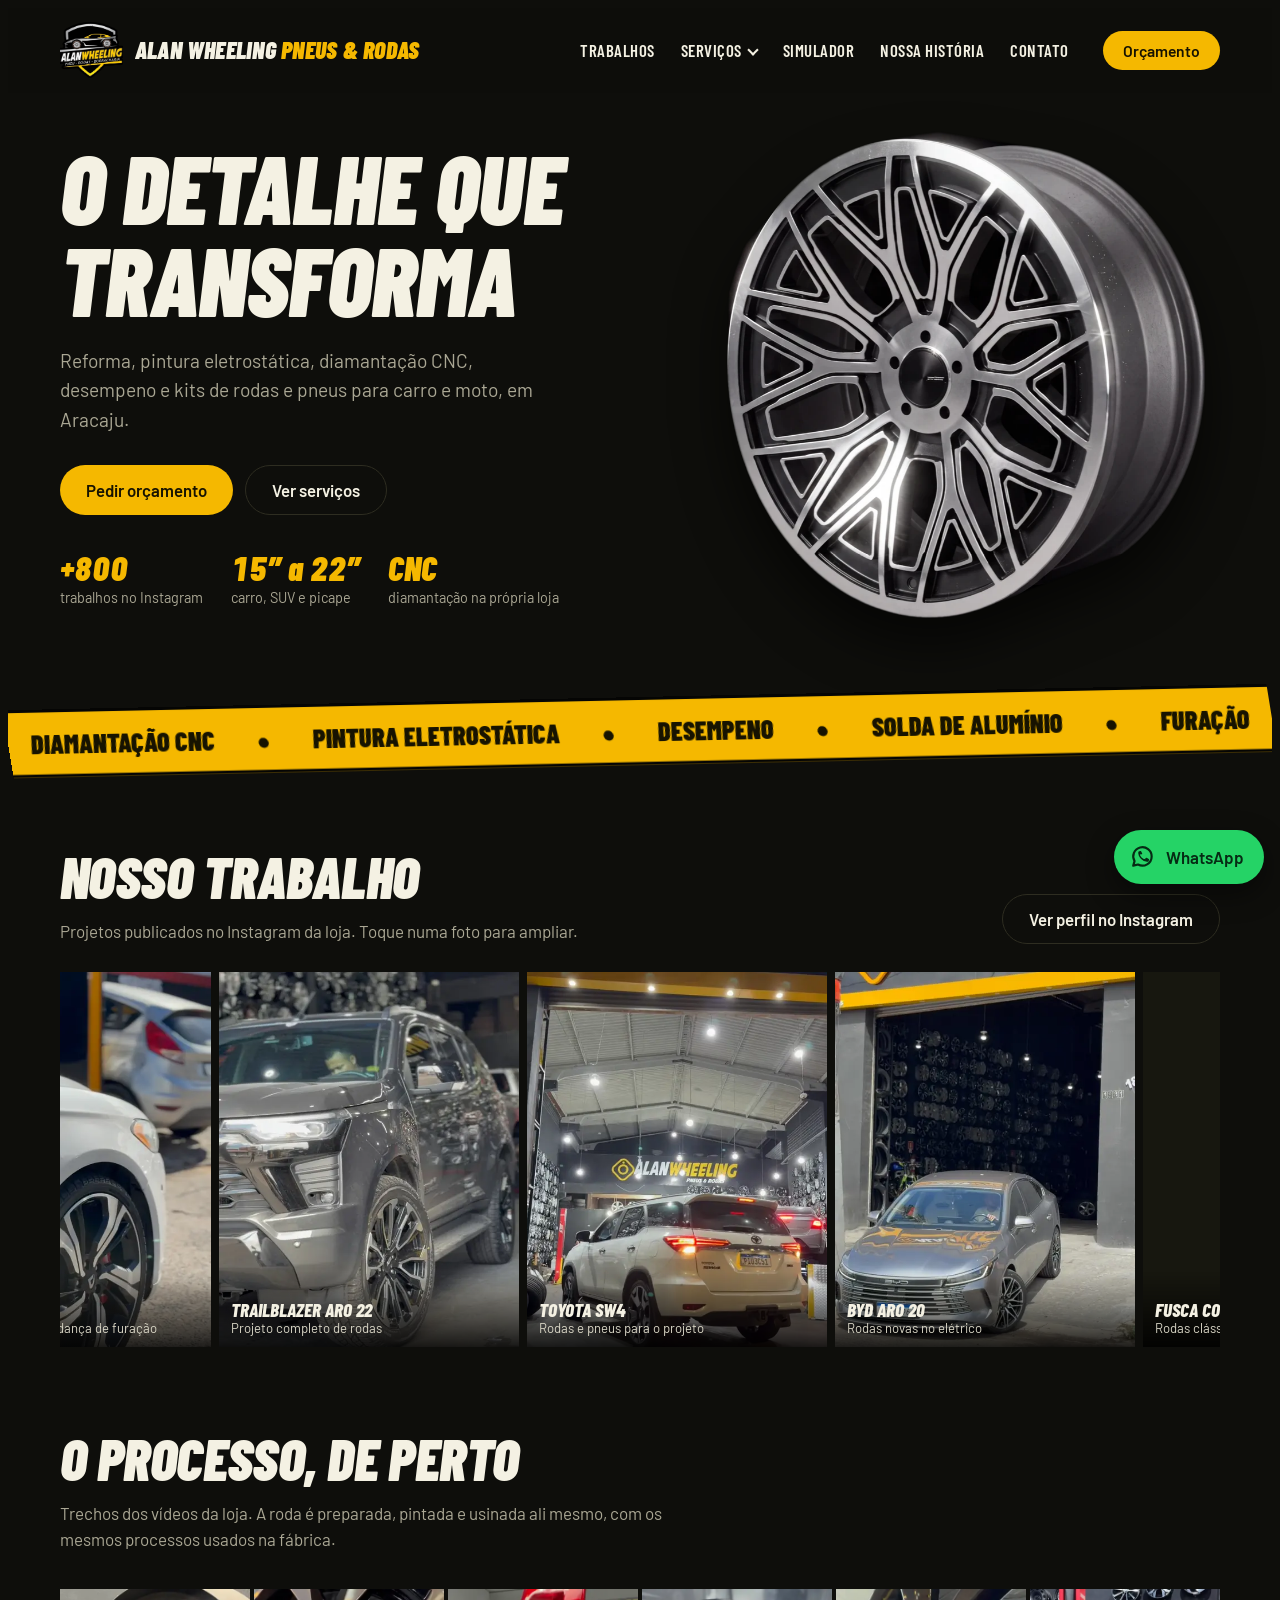
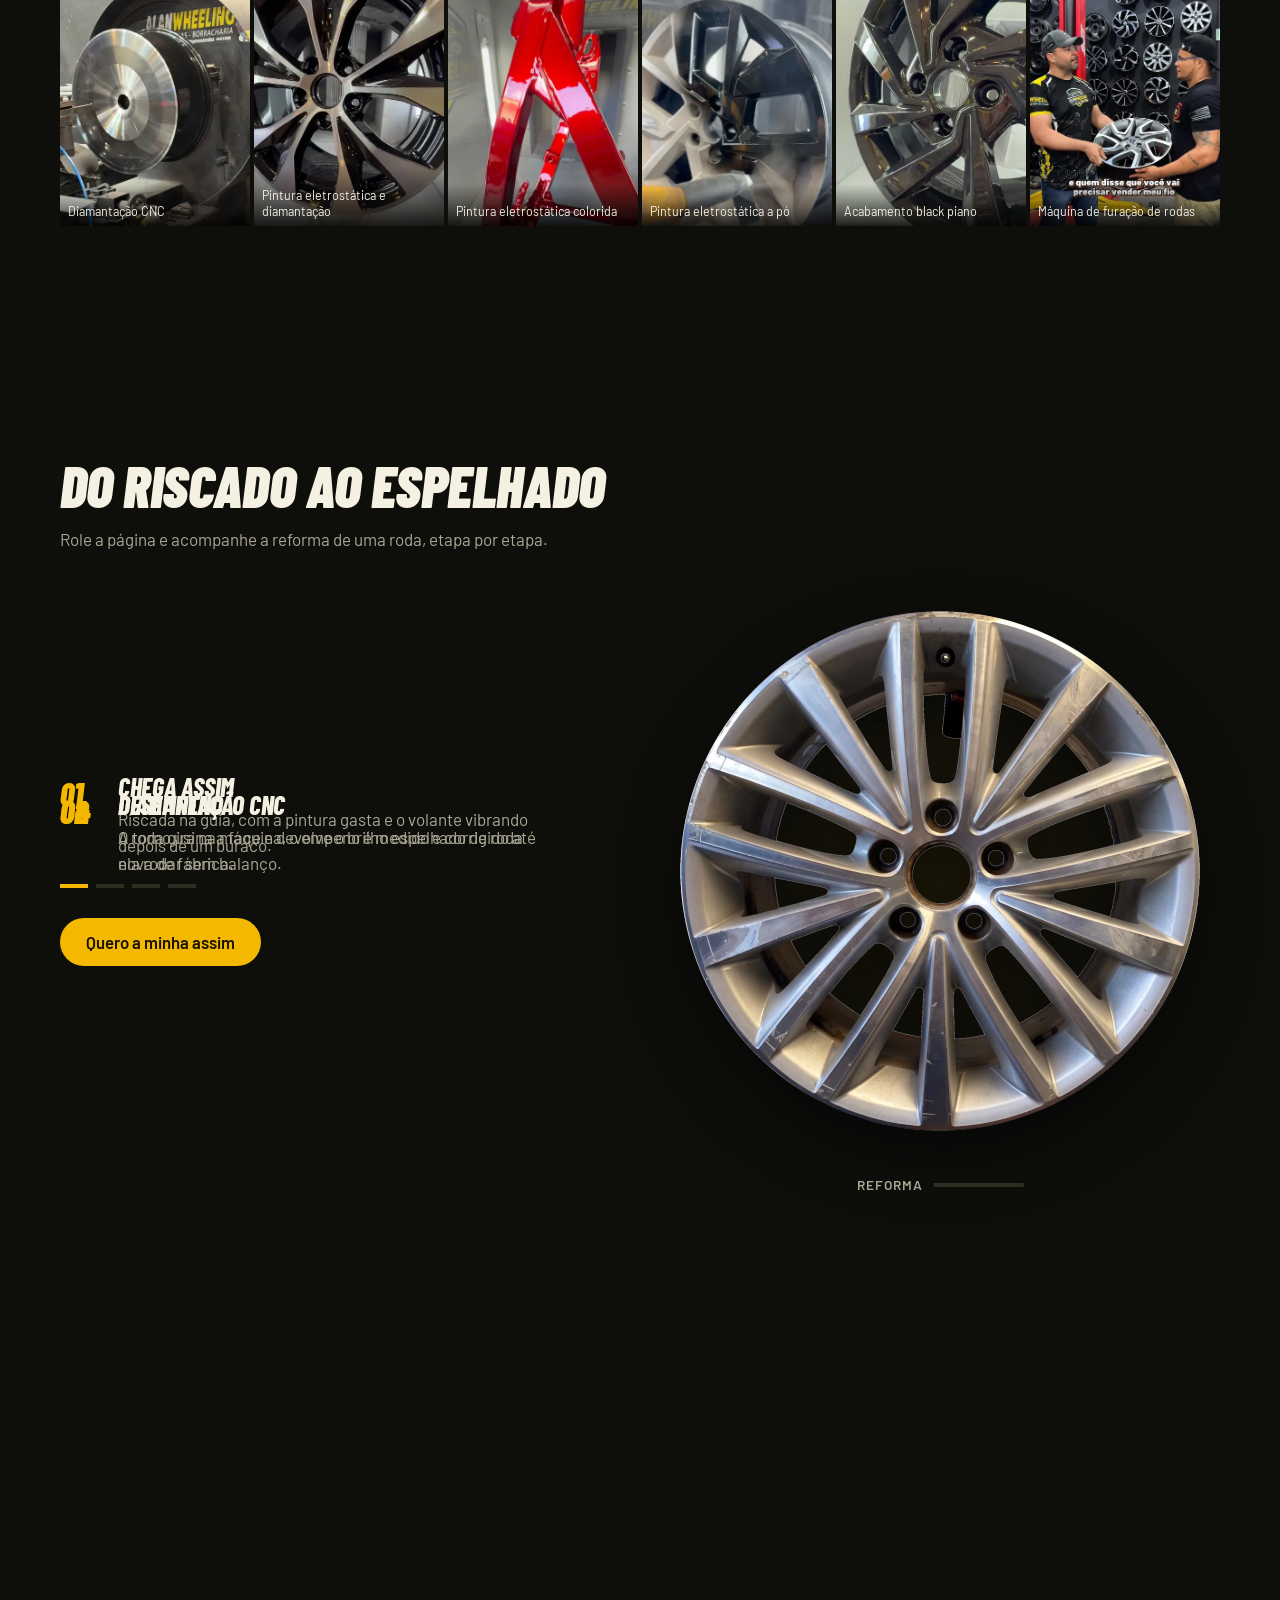
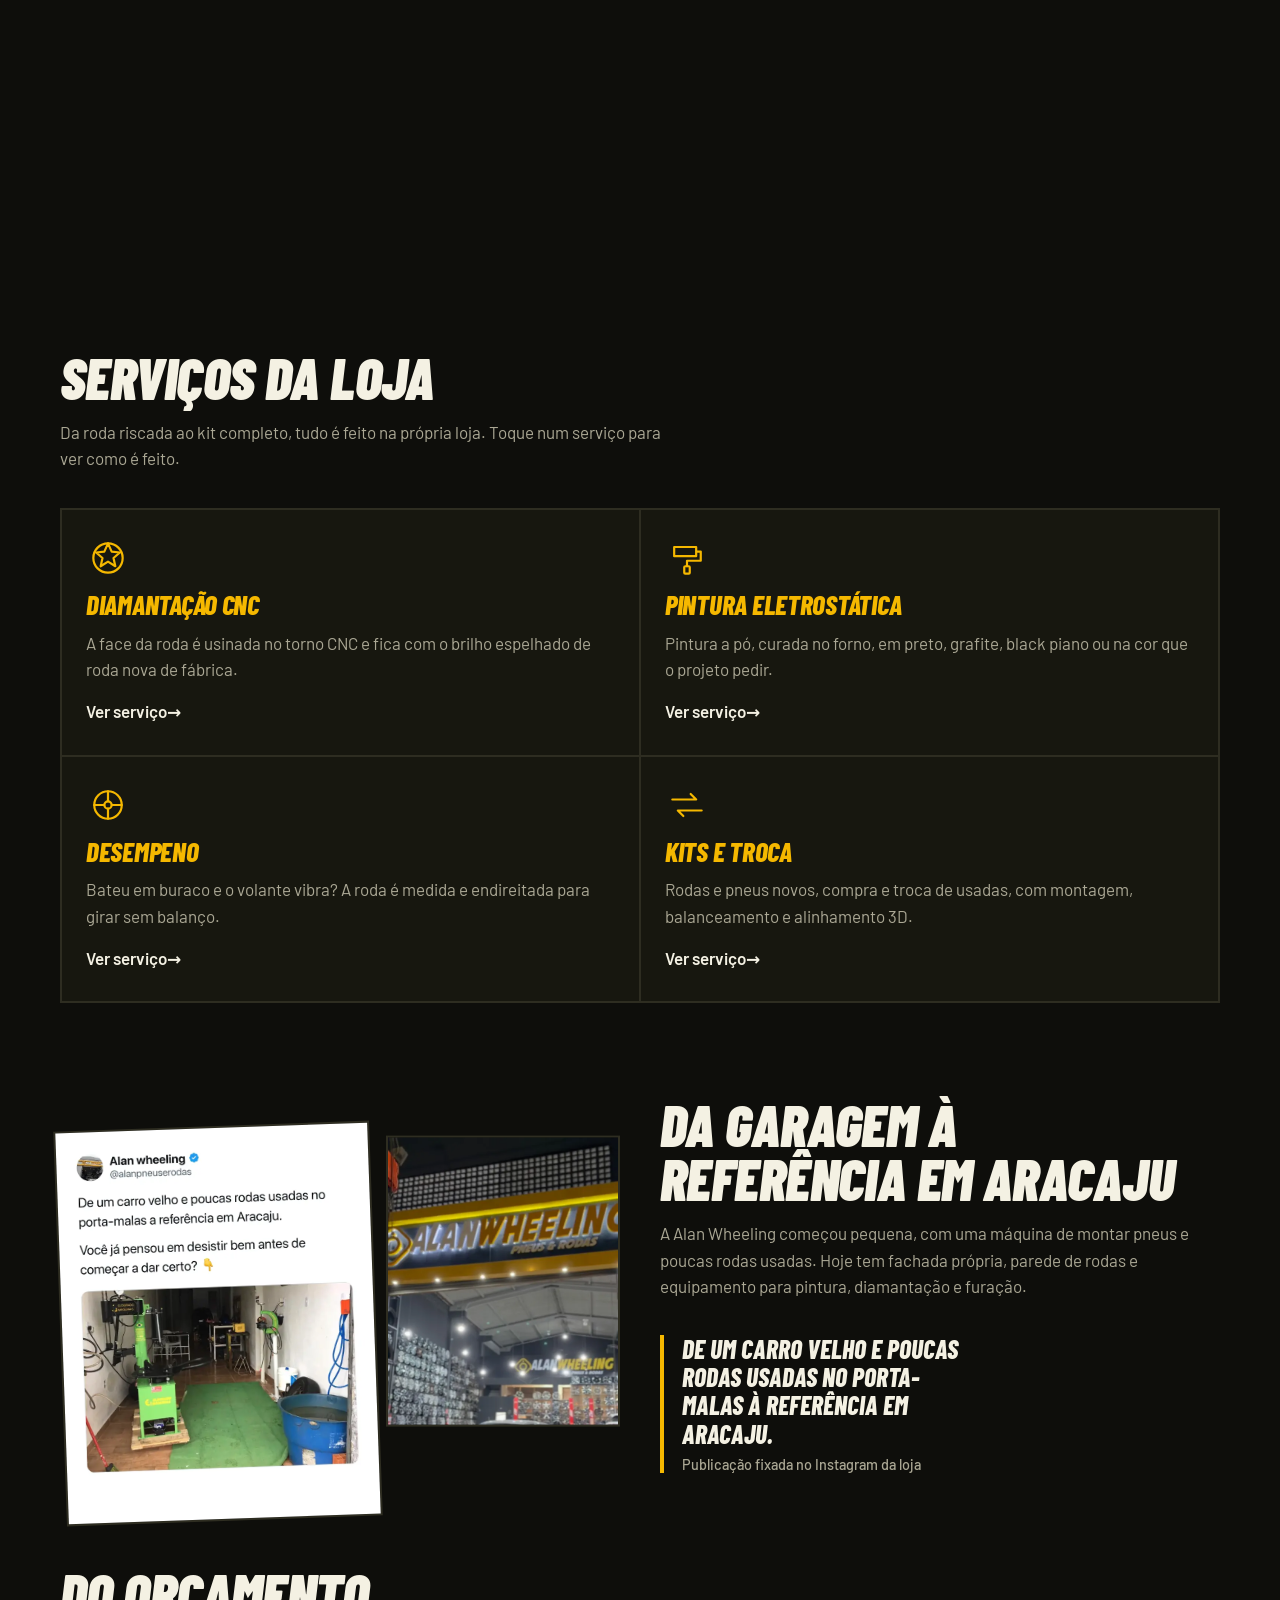
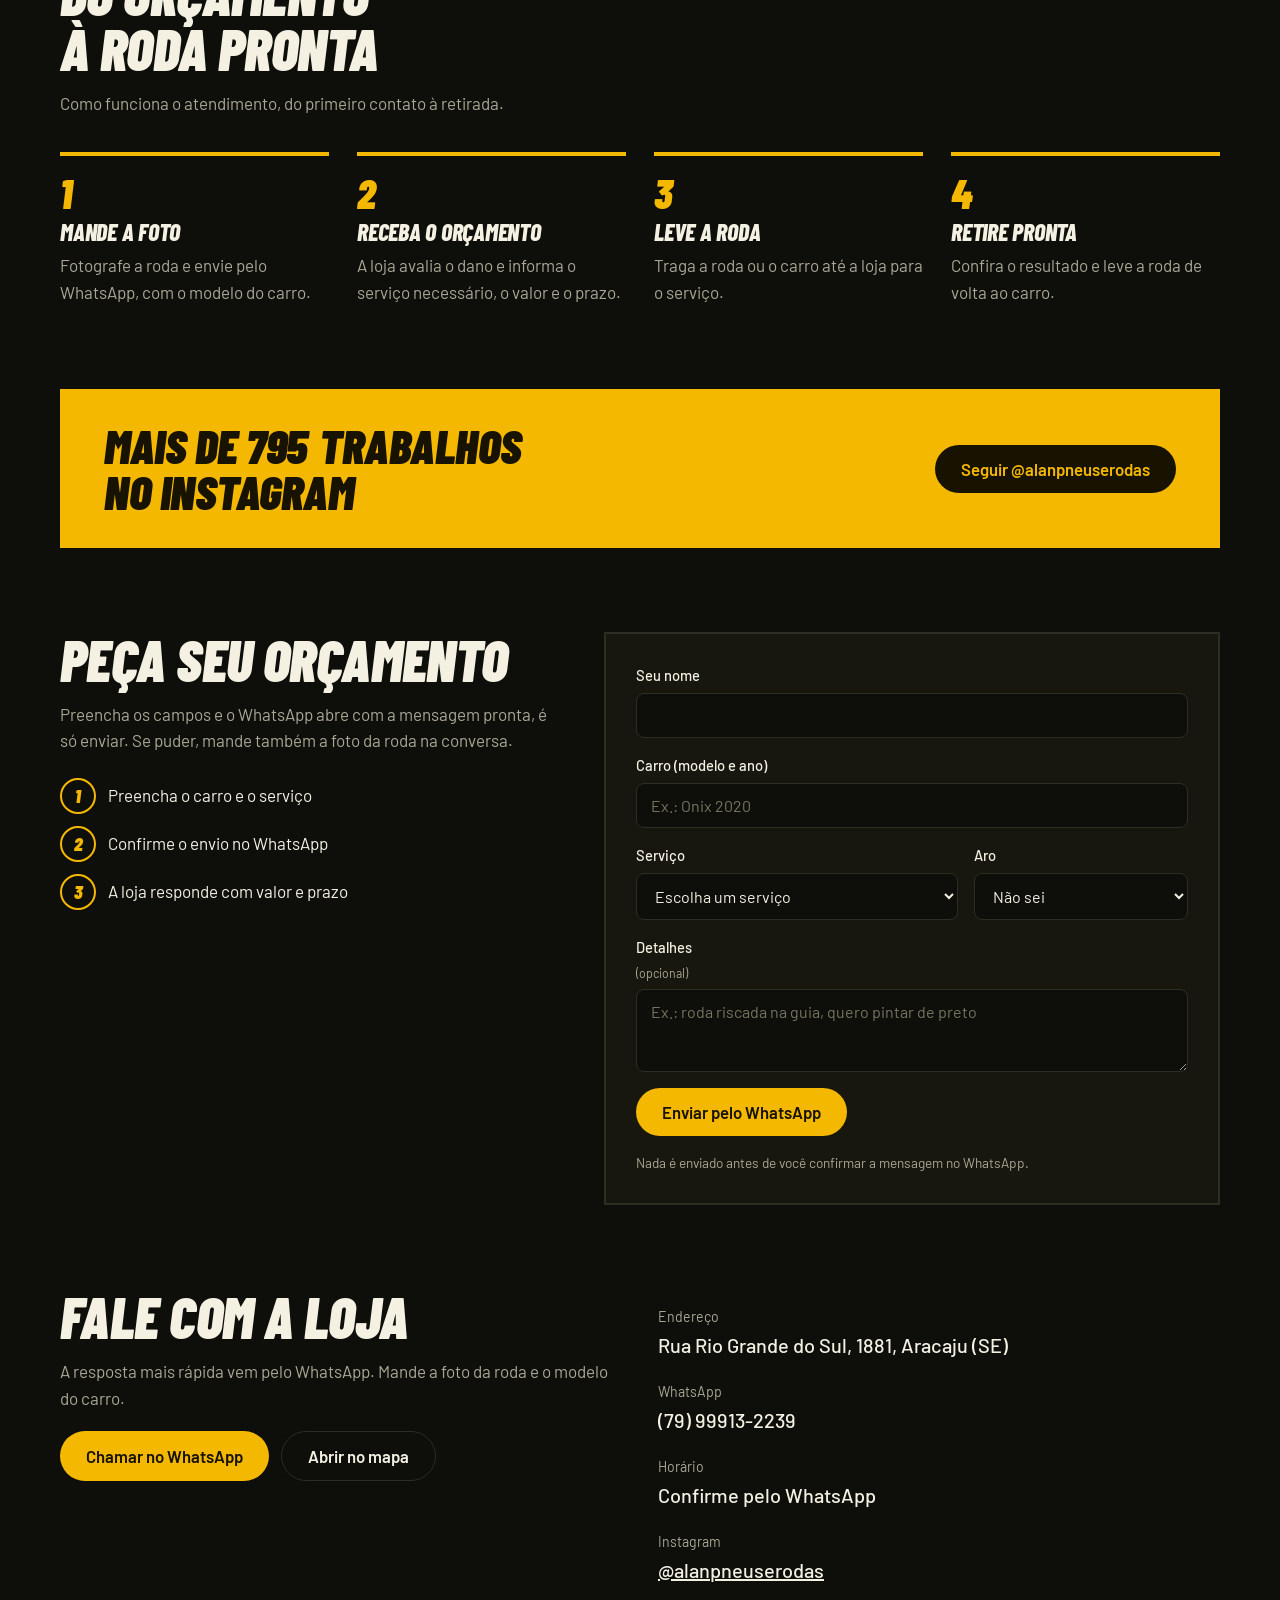
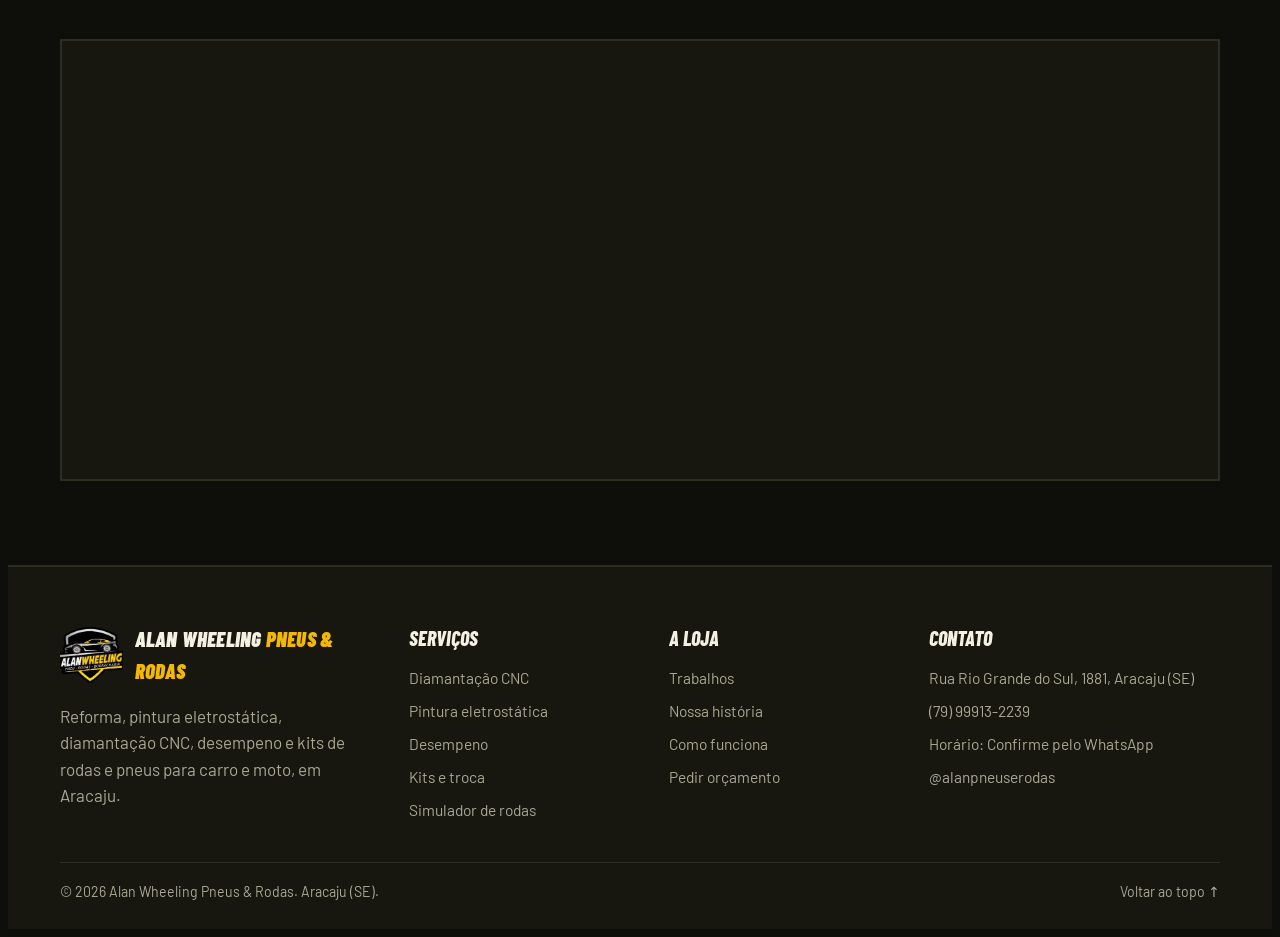
==== commit d93ca544: "Make the wheel animation end diamond-cut without relying on masks Safari on iPhone still ended the s" ====
--- a/index.html
+++ b/index.html
@@ -29,7 +29,7 @@
       rel="stylesheet"
     />
     <link rel="stylesheet" href="css/style.css" />
-    <link rel="stylesheet" href="css/motion.css" />
+    <link rel="stylesheet" href="css/motion.css?v=2" />
     <link rel="preload" as="image" href="assets/img/roda-hero.webp" fetchpriority="high" />
     <script type="application/ld+json">
     {
@@ -224,9 +224,10 @@
             </div>
             <div class="sx-roda" aria-hidden="true">
               <div class="sx-giro">
+                <!-- de baixo para cima: diamantada (fica no fim), pintada, gasta -->
+                <div class="sx-camada sx-diamante"><img src="assets/img/roda-depois.webp" alt="" width="1040" height="1040" loading="lazy" /></div>
                 <div class="sx-camada sx-pintada"><img src="assets/img/roda-pintada.webp" alt="" width="1040" height="1040" loading="lazy" /></div>
                 <div class="sx-camada sx-gasta"><img src="assets/img/roda-antes.webp" alt="" width="1040" height="1040" loading="lazy" /></div>
-                <div class="sx-camada sx-diamante"><img src="assets/img/roda-depois.webp" alt="" width="1040" height="1040" loading="lazy" /></div>
                 <div class="sx-ferramenta"></div>
               </div>
               <div class="sx-hud"><span>Reforma</span><i></i></div>
@@ -515,6 +516,6 @@
     <script src="js/dados.js"></script>
     <script src="js/comum.js"></script>
     <script src="js/main.js"></script>
-    <script src="js/motion.js"></script>
+    <script src="js/motion.js?v=2"></script>
   </body>
 </html>
--- a/css/motion.css
+++ b/css/motion.css
@@ -273,13 +273,9 @@
   display: block;
   rotate: var(--giro, 0deg);
 }
-/* só uma camada projeta sombra: as de cima ficam leves para girar */
-.sx-diamante img,
-.mo .sx-on .sx-pintada img {
+/* só a camada de baixo (diamantada) projeta sombra: as de cima ficam leves para girar */
+.sx-diamante img {
   filter: drop-shadow(0 26px 30px rgba(0, 0, 0, 0.55));
-}
-.mo .sx-on .sx-diamante img {
-  filter: none;
 }
 /* sem animação, só a roda pronta aparece.
    As três fotos (antes, pintada, depois) estão alinhadas pixel a pixel. */
@@ -347,32 +343,8 @@
 .mo .sx-on .sx-hud {
   display: flex;
 }
-/* tinta: a camada gasta é varrida de cima para baixo */
-.mo .sx-on .sx-gasta {
-  -webkit-mask-image: linear-gradient(
-    to bottom,
-    transparent calc(var(--tinta, 0) * 120% - 20%),
-    #000 calc(var(--tinta, 0) * 120%)
-  );
-  mask-image: linear-gradient(
-    to bottom,
-    transparent calc(var(--tinta, 0) * 120% - 20%),
-    #000 calc(var(--tinta, 0) * 120%)
-  );
-}
-/* diamantação: o brilho aparece de fora para dentro, como o corte do torno */
-.mo .sx-on .sx-diamante {
-  -webkit-mask-image: radial-gradient(
-    circle closest-side,
-    transparent calc(var(--corte, 100%) - 0.6%),
-    #000 var(--corte, 100%)
-  );
-  mask-image: radial-gradient(
-    circle closest-side,
-    transparent calc(var(--corte, 100%) - 0.6%),
-    #000 var(--corte, 100%)
-  );
-}
+/* a tinta (recorte da camada gasta) e o corte do torno (recorte circular da
+   camada pintada) são aplicados pelo js/motion.js direto em cada camada */
 .sx-ferramenta {
   position: absolute;
   inset: 0;
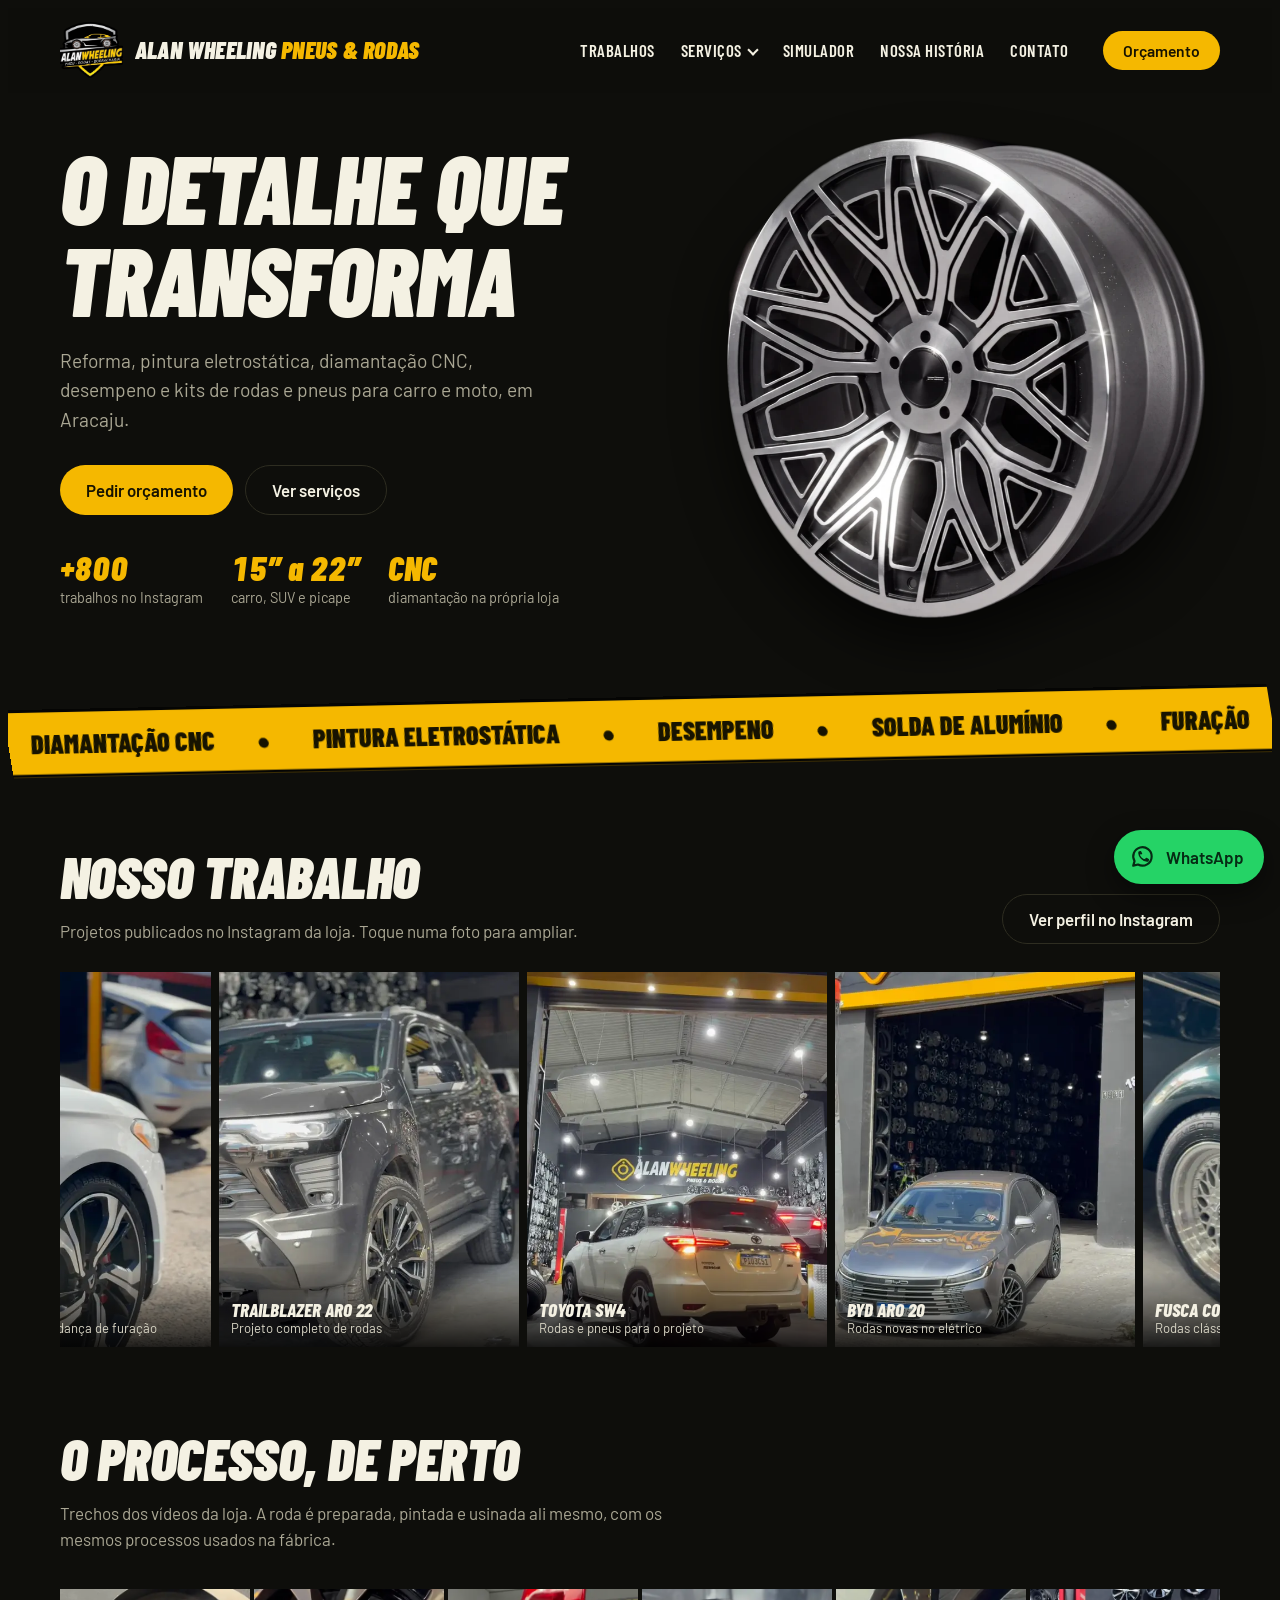
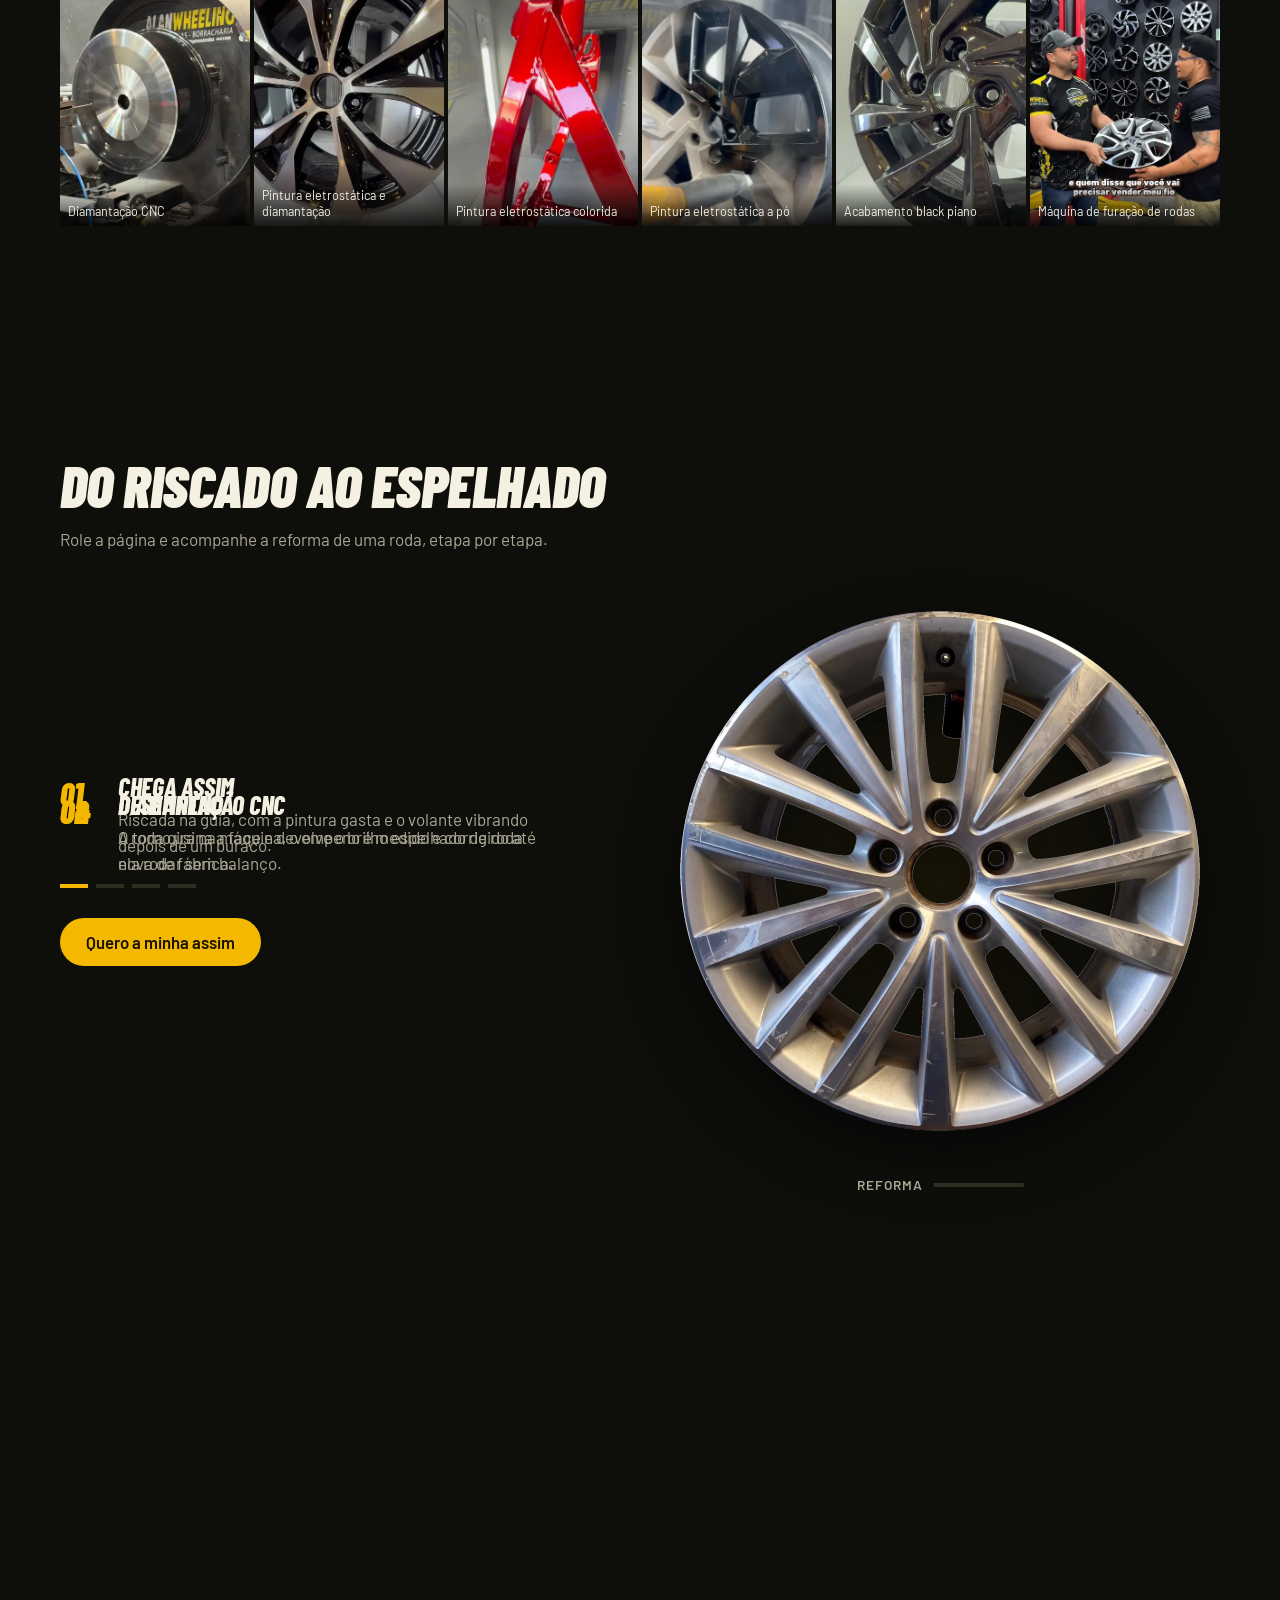
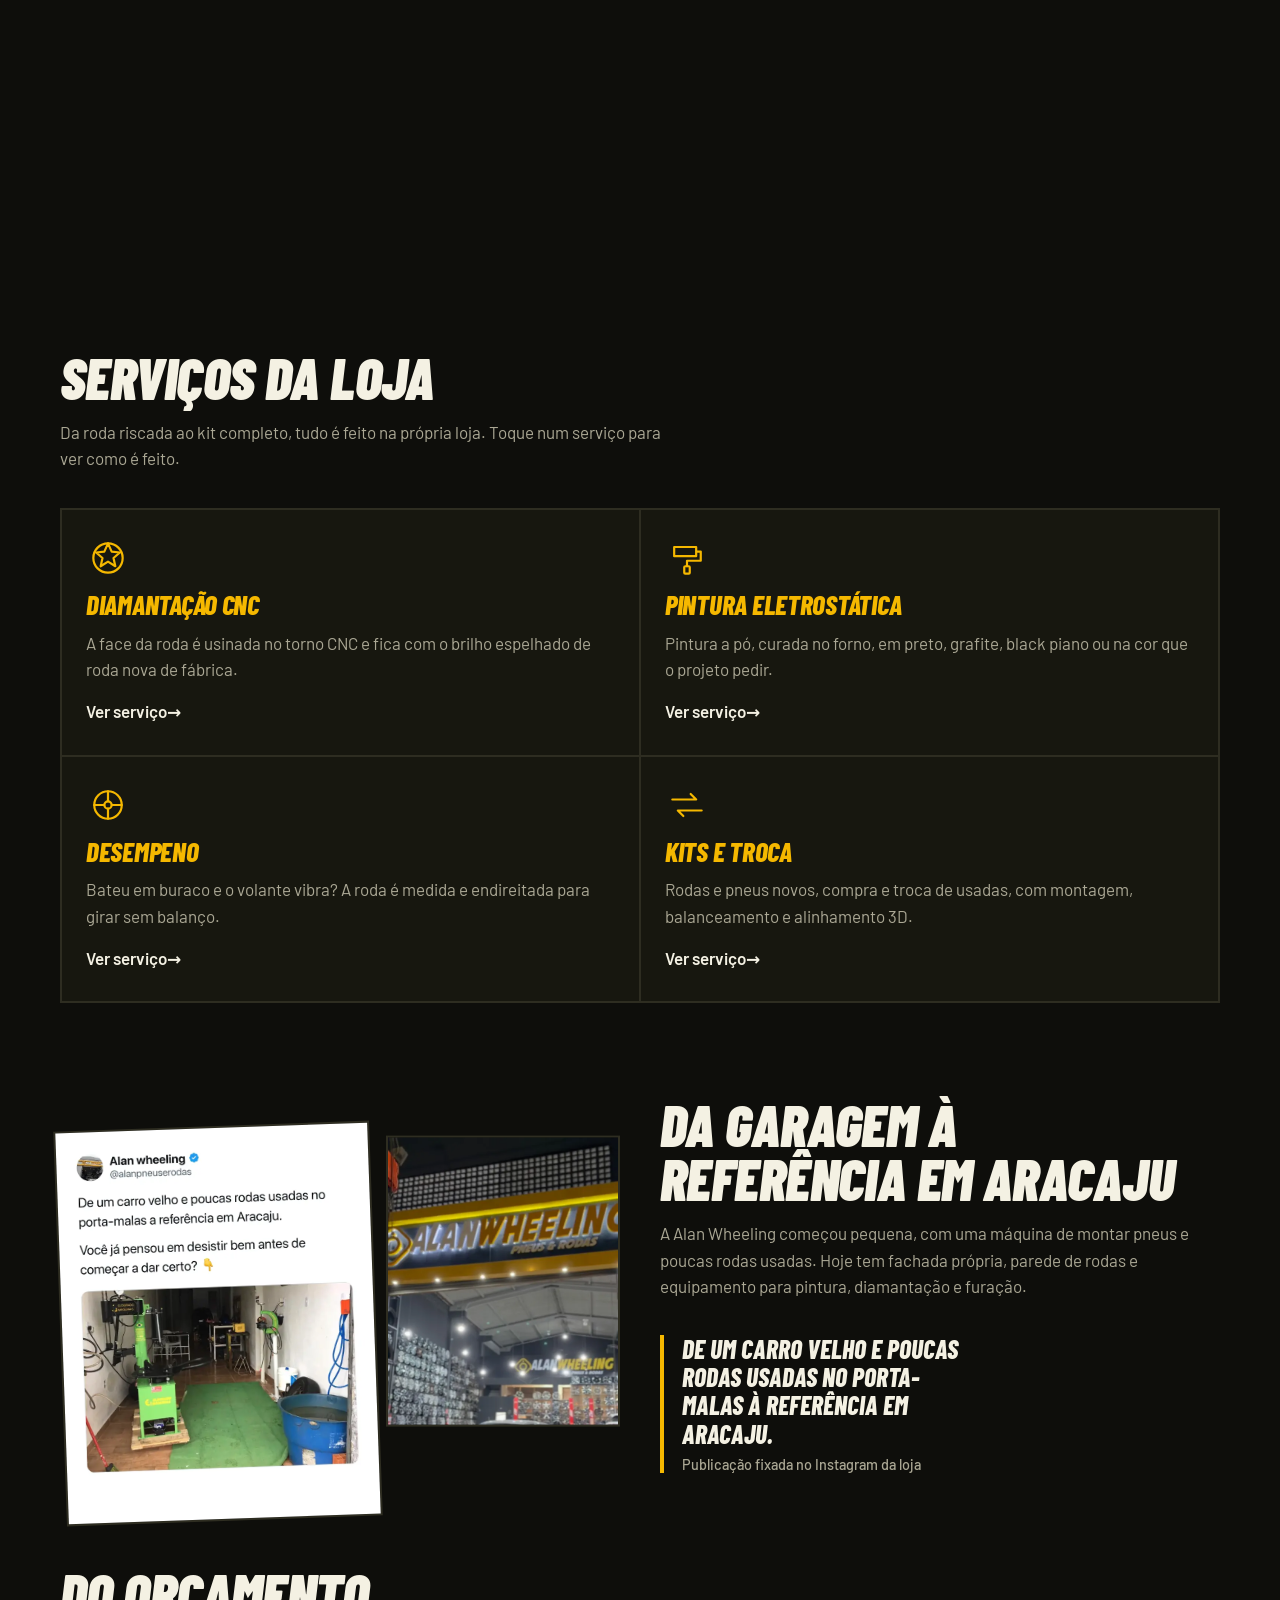
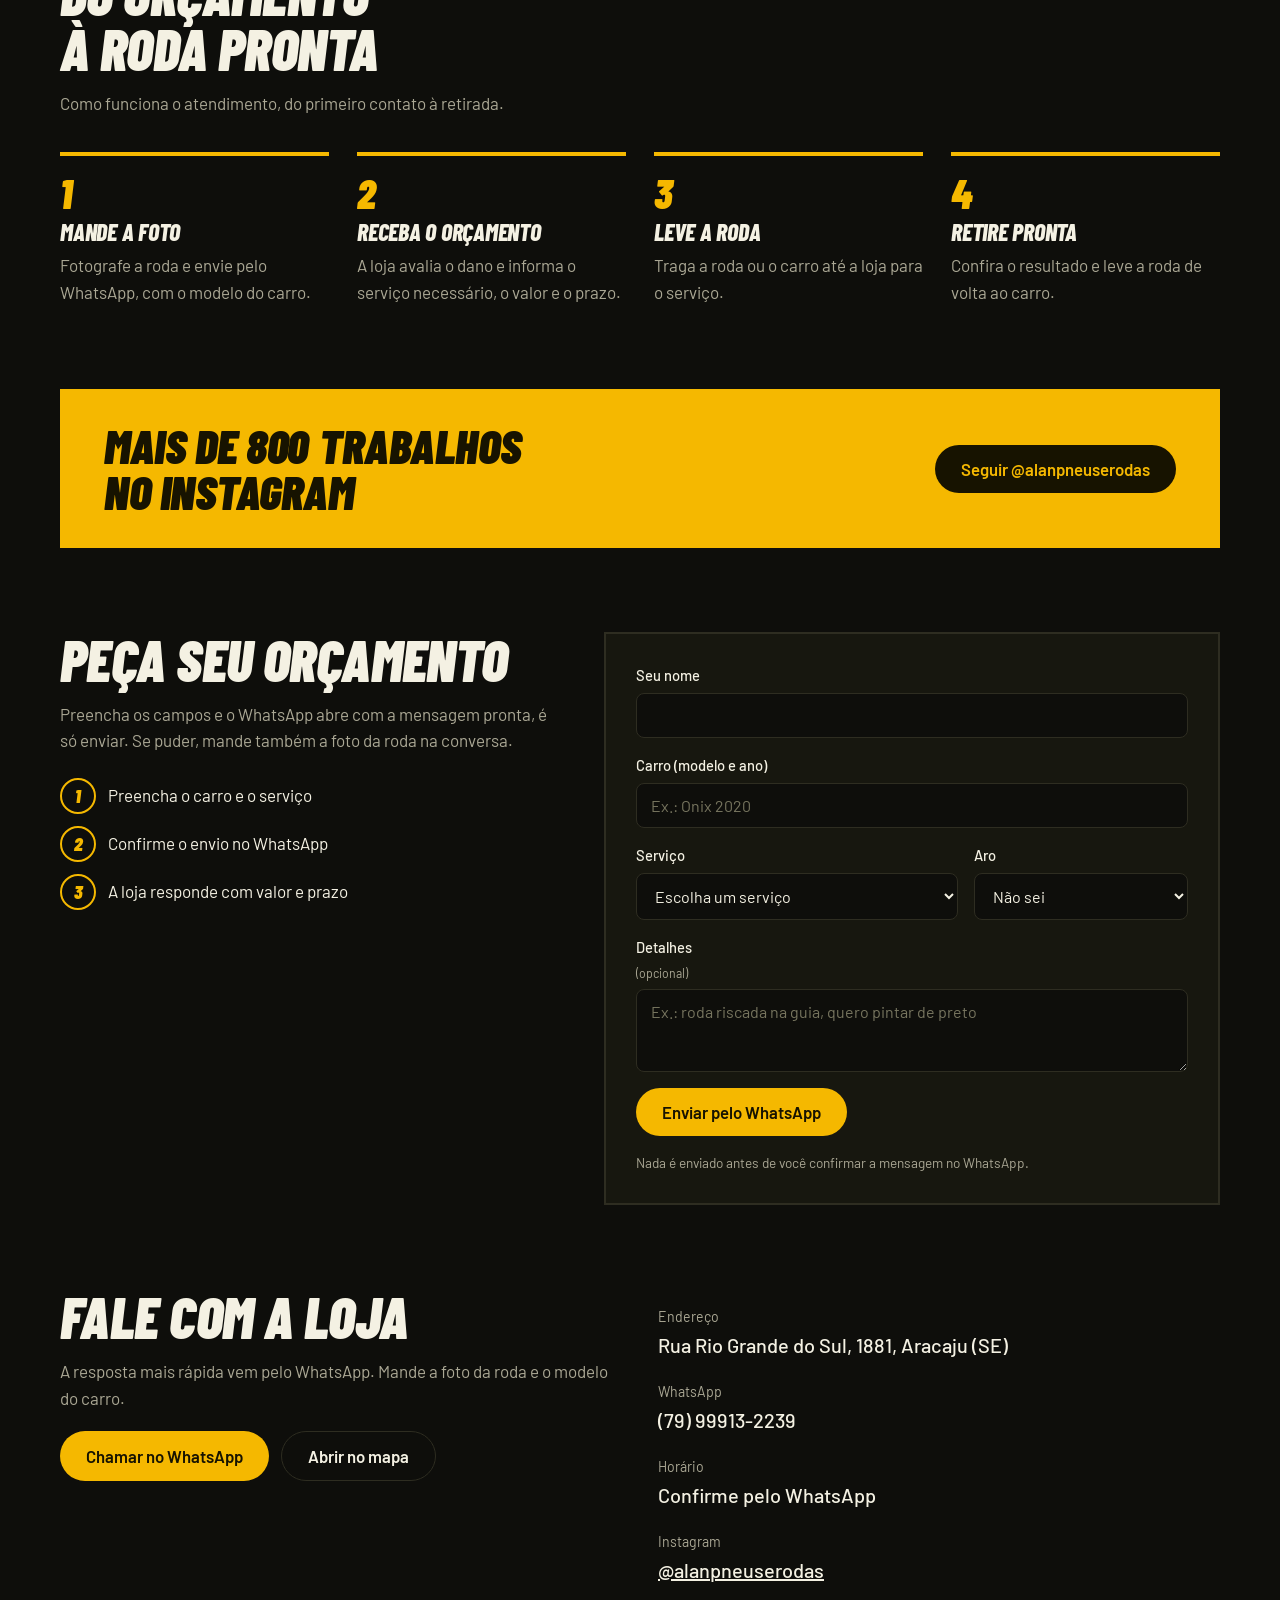
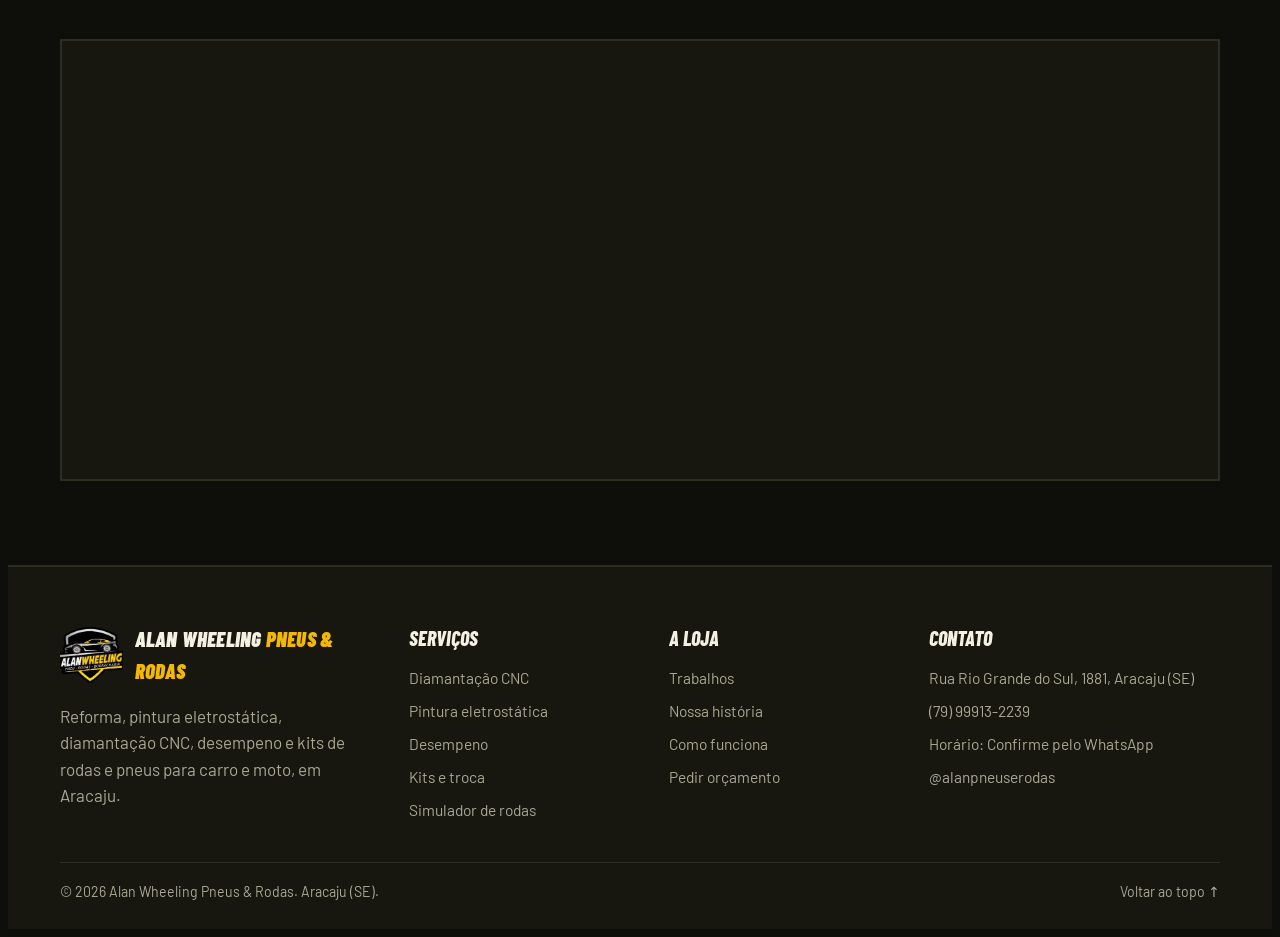
==== commit 10aa760b: "Keep hero wheel clear of the stats and ticker on iPhone Safari On phones the hero image used height:" ====
--- a/index.html
+++ b/index.html
@@ -28,7 +28,7 @@
       href="https://fonts.googleapis.com/css2?family=Barlow+Condensed:ital,wght@0,600;1,800;1,900&family=Barlow:wght@400;500;600&display=swap"
       rel="stylesheet"
     />
-    <link rel="stylesheet" href="css/style.css" />
+    <link rel="stylesheet" href="css/style.css?v=2" />
     <link rel="stylesheet" href="css/motion.css?v=2" />
     <link rel="preload" as="image" href="assets/img/roda-hero.webp" fetchpriority="high" />
     <script type="application/ld+json">
@@ -515,7 +515,7 @@
 
     <script src="js/dados.js"></script>
     <script src="js/comum.js"></script>
-    <script src="js/main.js"></script>
+    <script src="js/main.js?v=2"></script>
     <script src="js/motion.js?v=2"></script>
   </body>
 </html>
--- a/css/style.css
+++ b/css/style.css
@@ -1728,21 +1728,25 @@
     flex-direction: column;
     min-height: calc(100svh - 72px);
   }
-  /* a roda ocupa o espaço que sobra da primeira tela, sem passar dela */
+  /* a roda ocupa o espaço que sobra da primeira tela, sem passar dela.
+     A imagem preenche a caixa por posição absoluta: com height: 100% dentro do
+     flex, o Safari do iPhone usava o tamanho máximo e a roda invadia os números
+     de cima e a faixa amarela de baixo. */
   .hero .wheelbox {
+    position: relative;
     flex: 1 1 0;
     min-height: 170px;
+    max-height: min(86vw, 380px);
     max-width: none;
     width: 100%;
-    display: flex;
-    justify-content: center;
-    align-items: center;
+    margin-block: 24px 30px;
   }
   .hero .wheelbox img {
-    width: auto;
+    position: absolute;
+    inset: 0;
+    width: 100%;
     height: 100%;
-    max-height: min(86vw, 380px);
-    max-width: 100%;
+    max-width: none;
     object-fit: contain;
   }
   .hero .wheelbox::before {
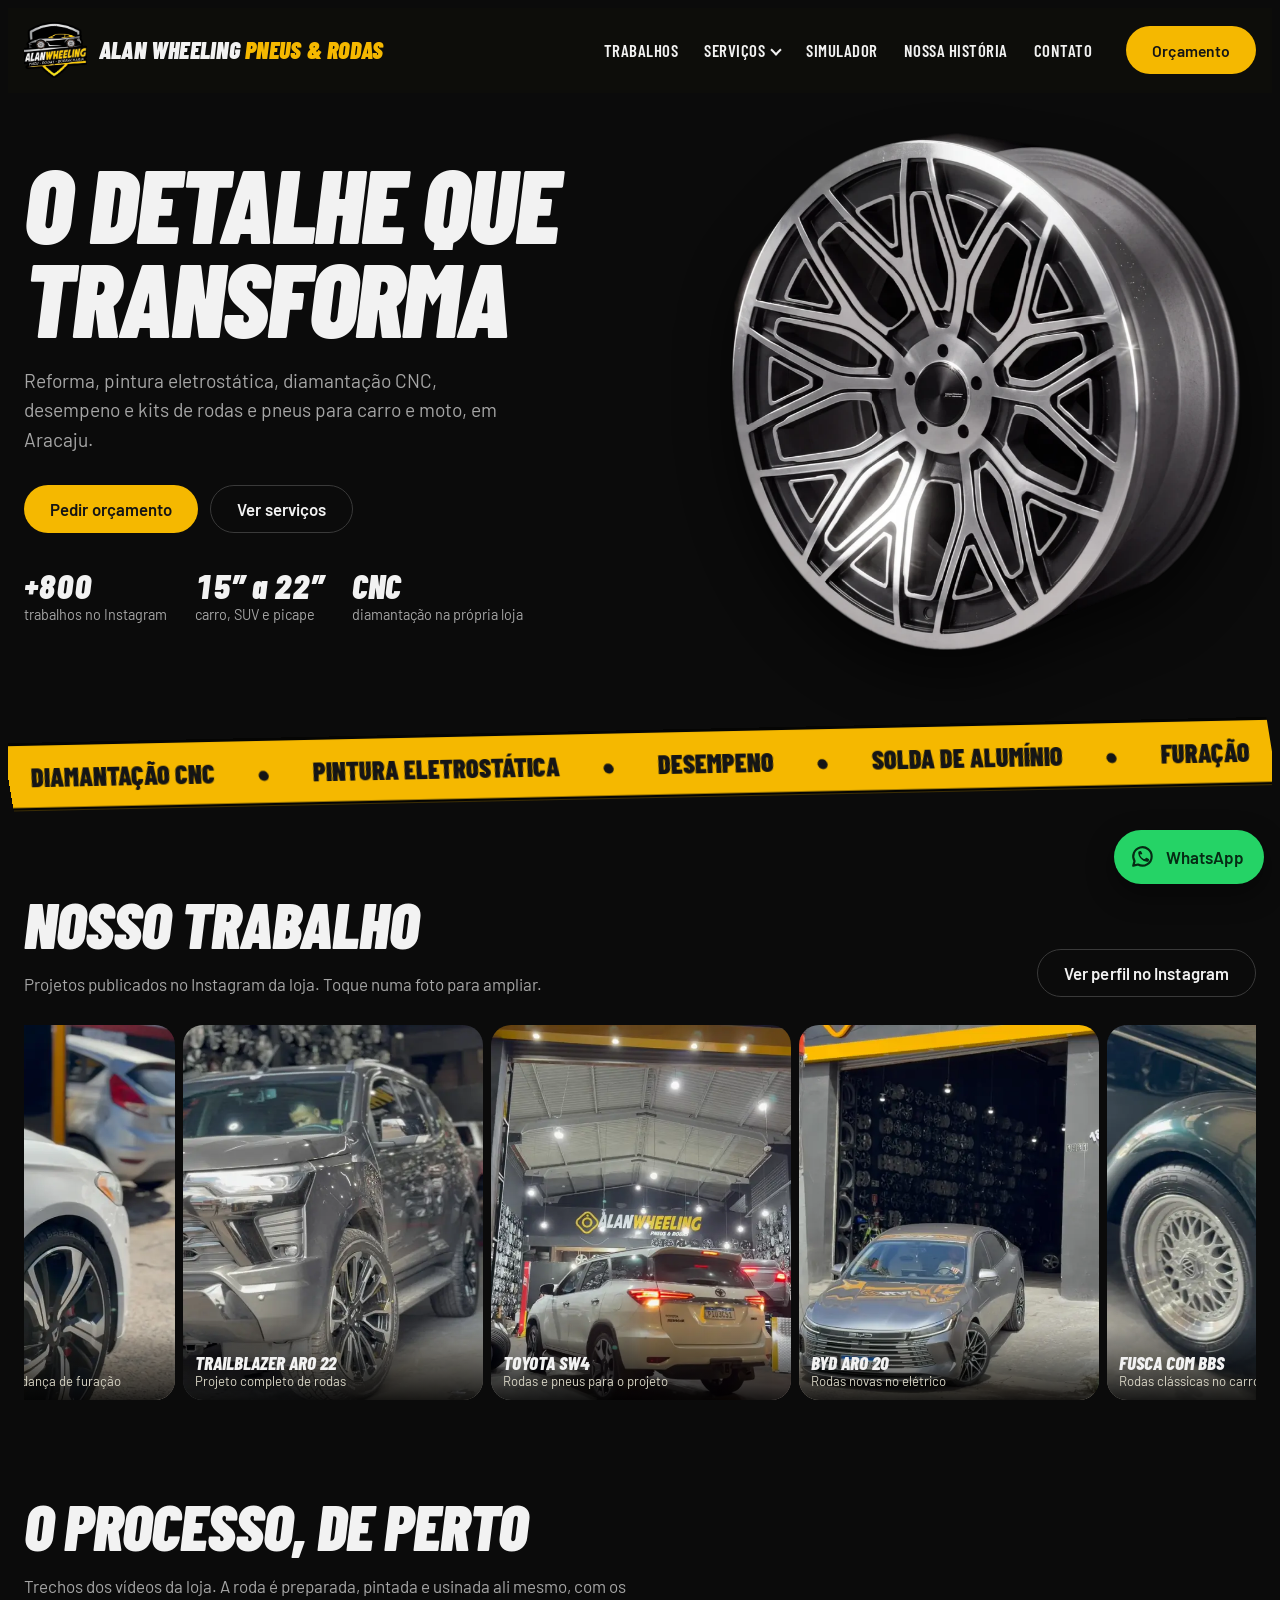
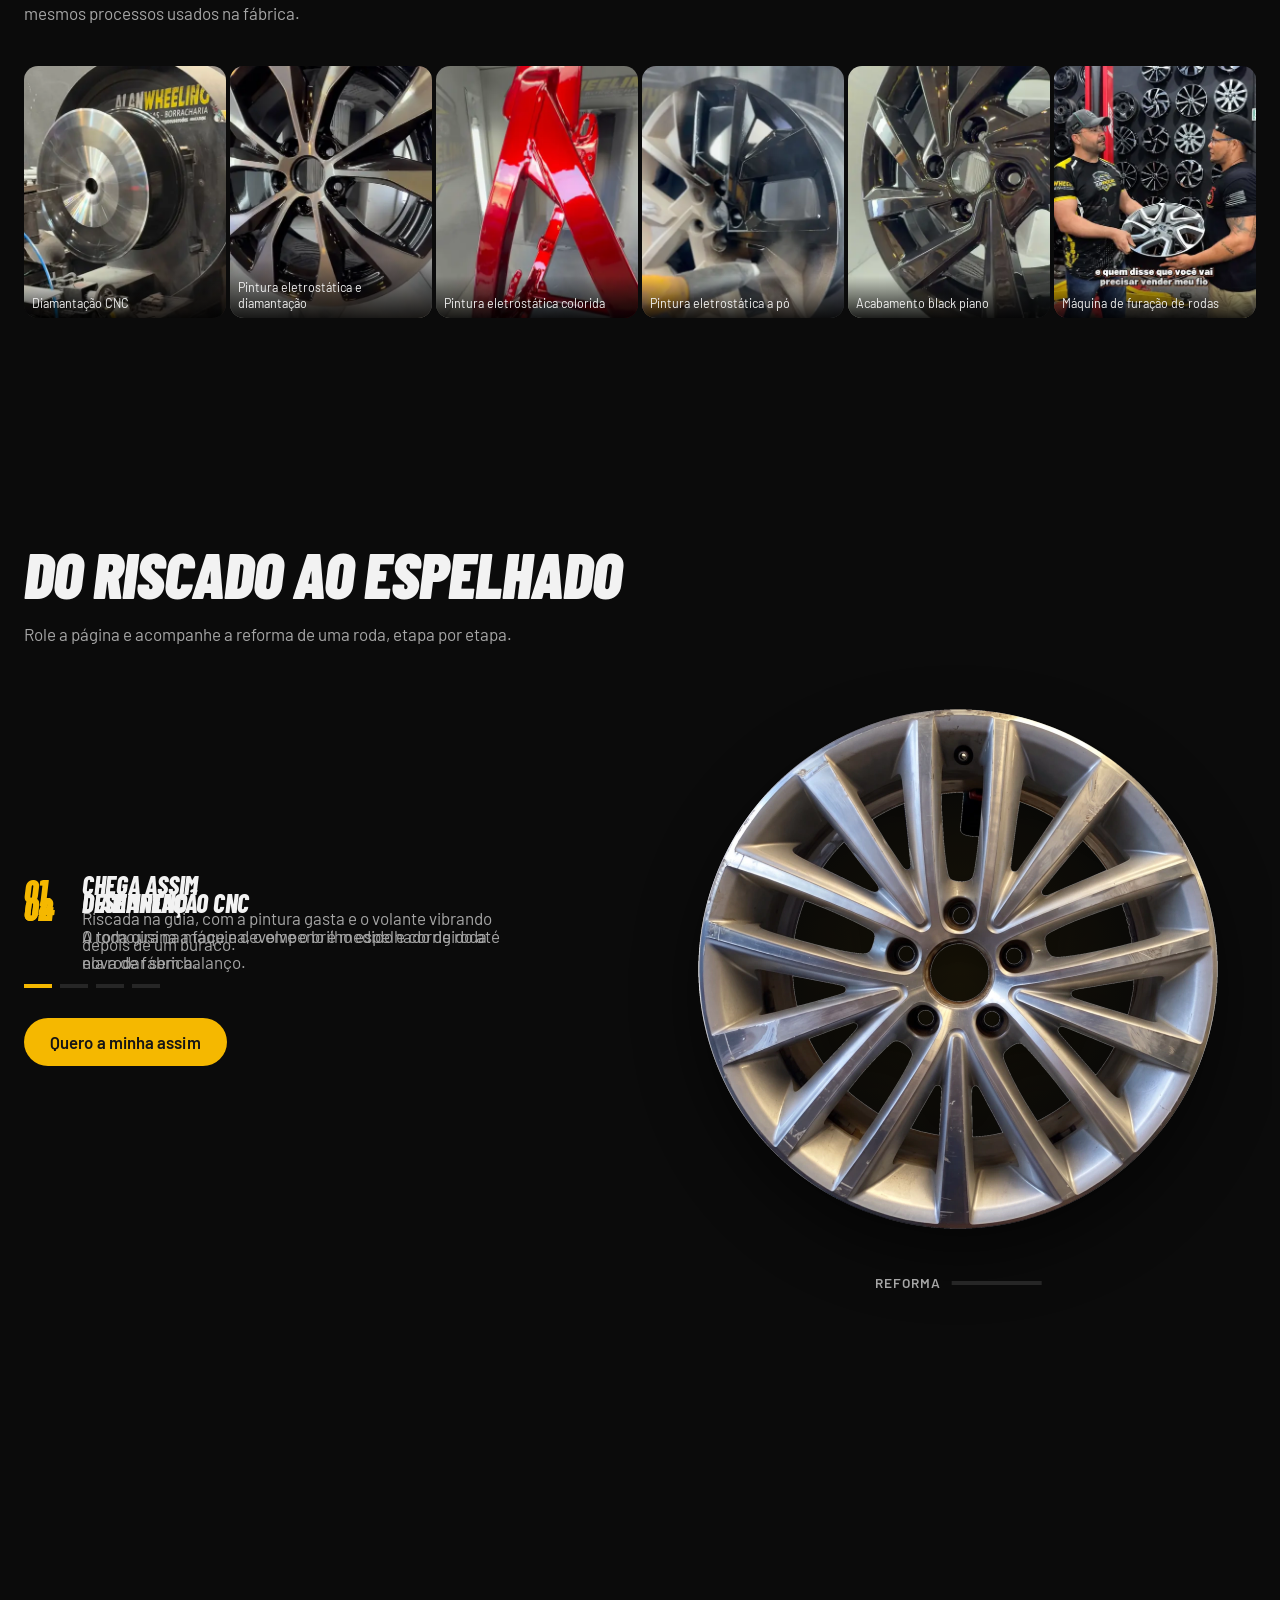
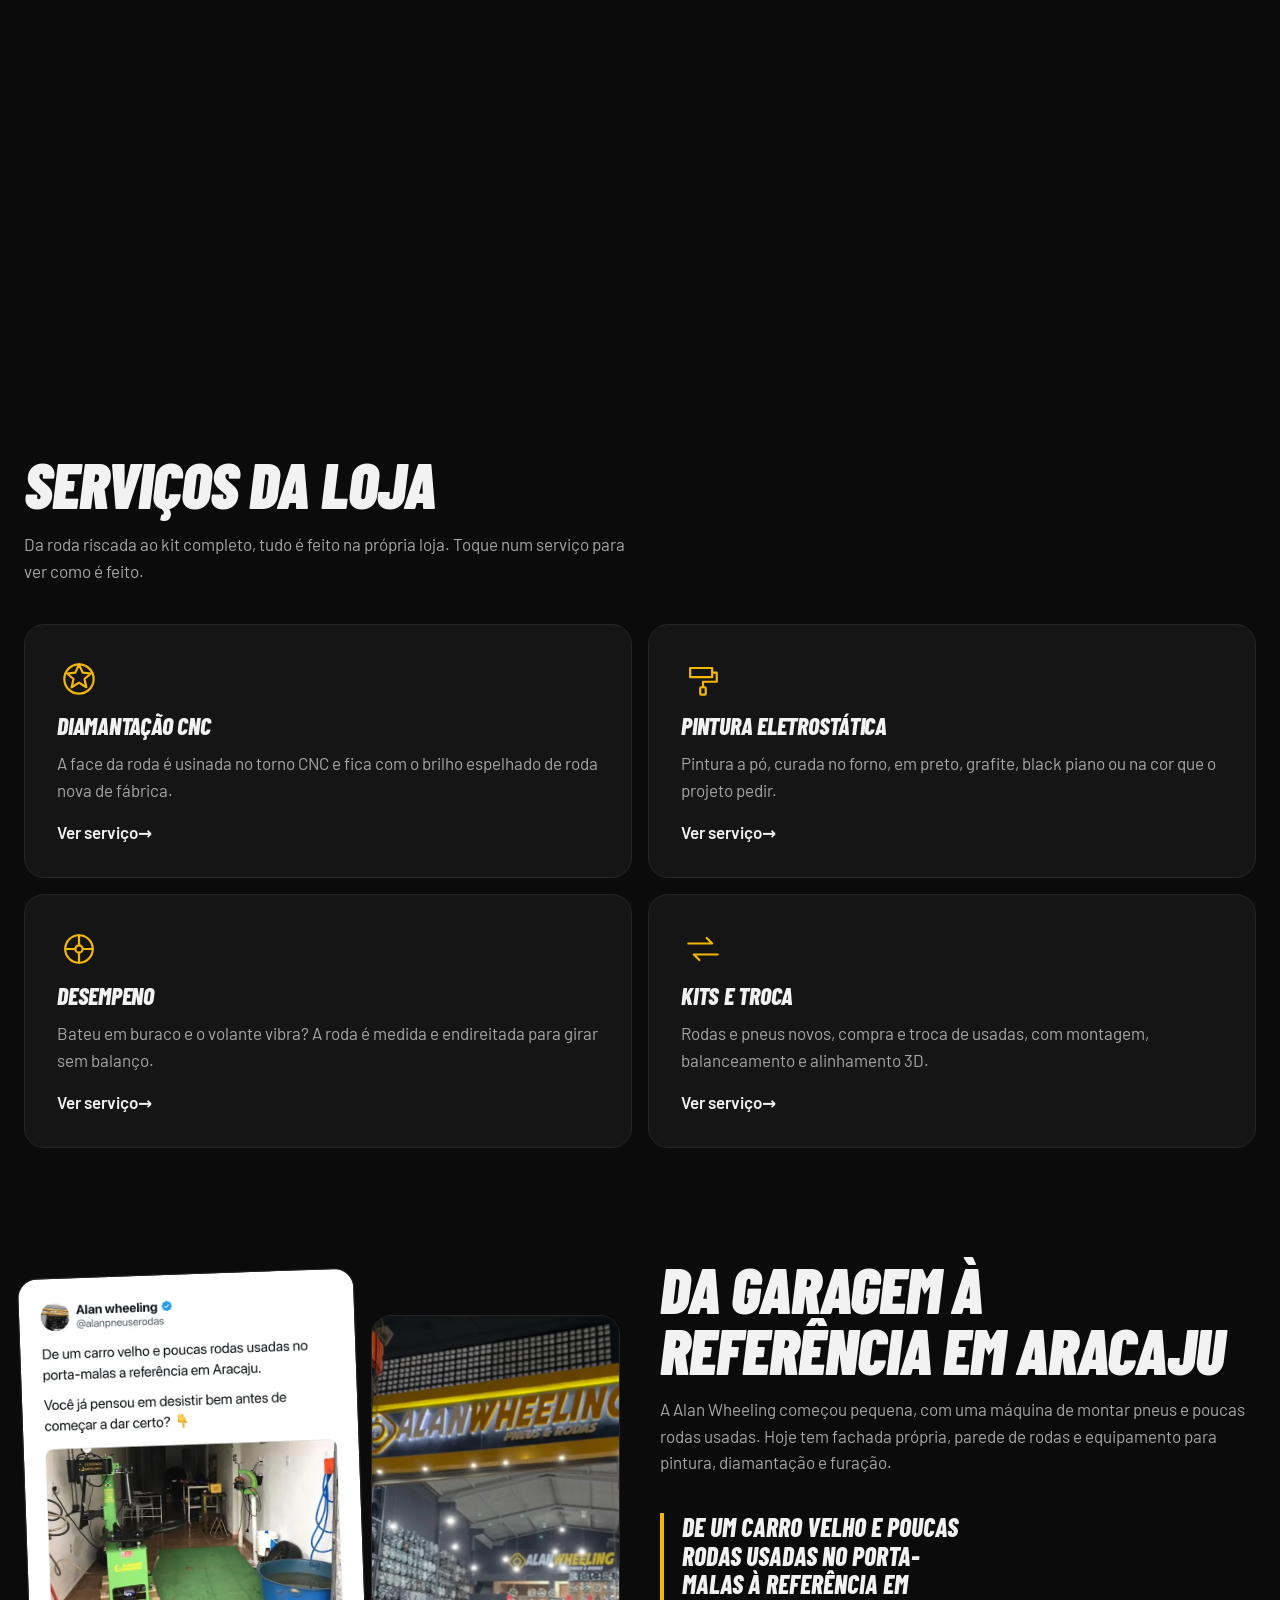
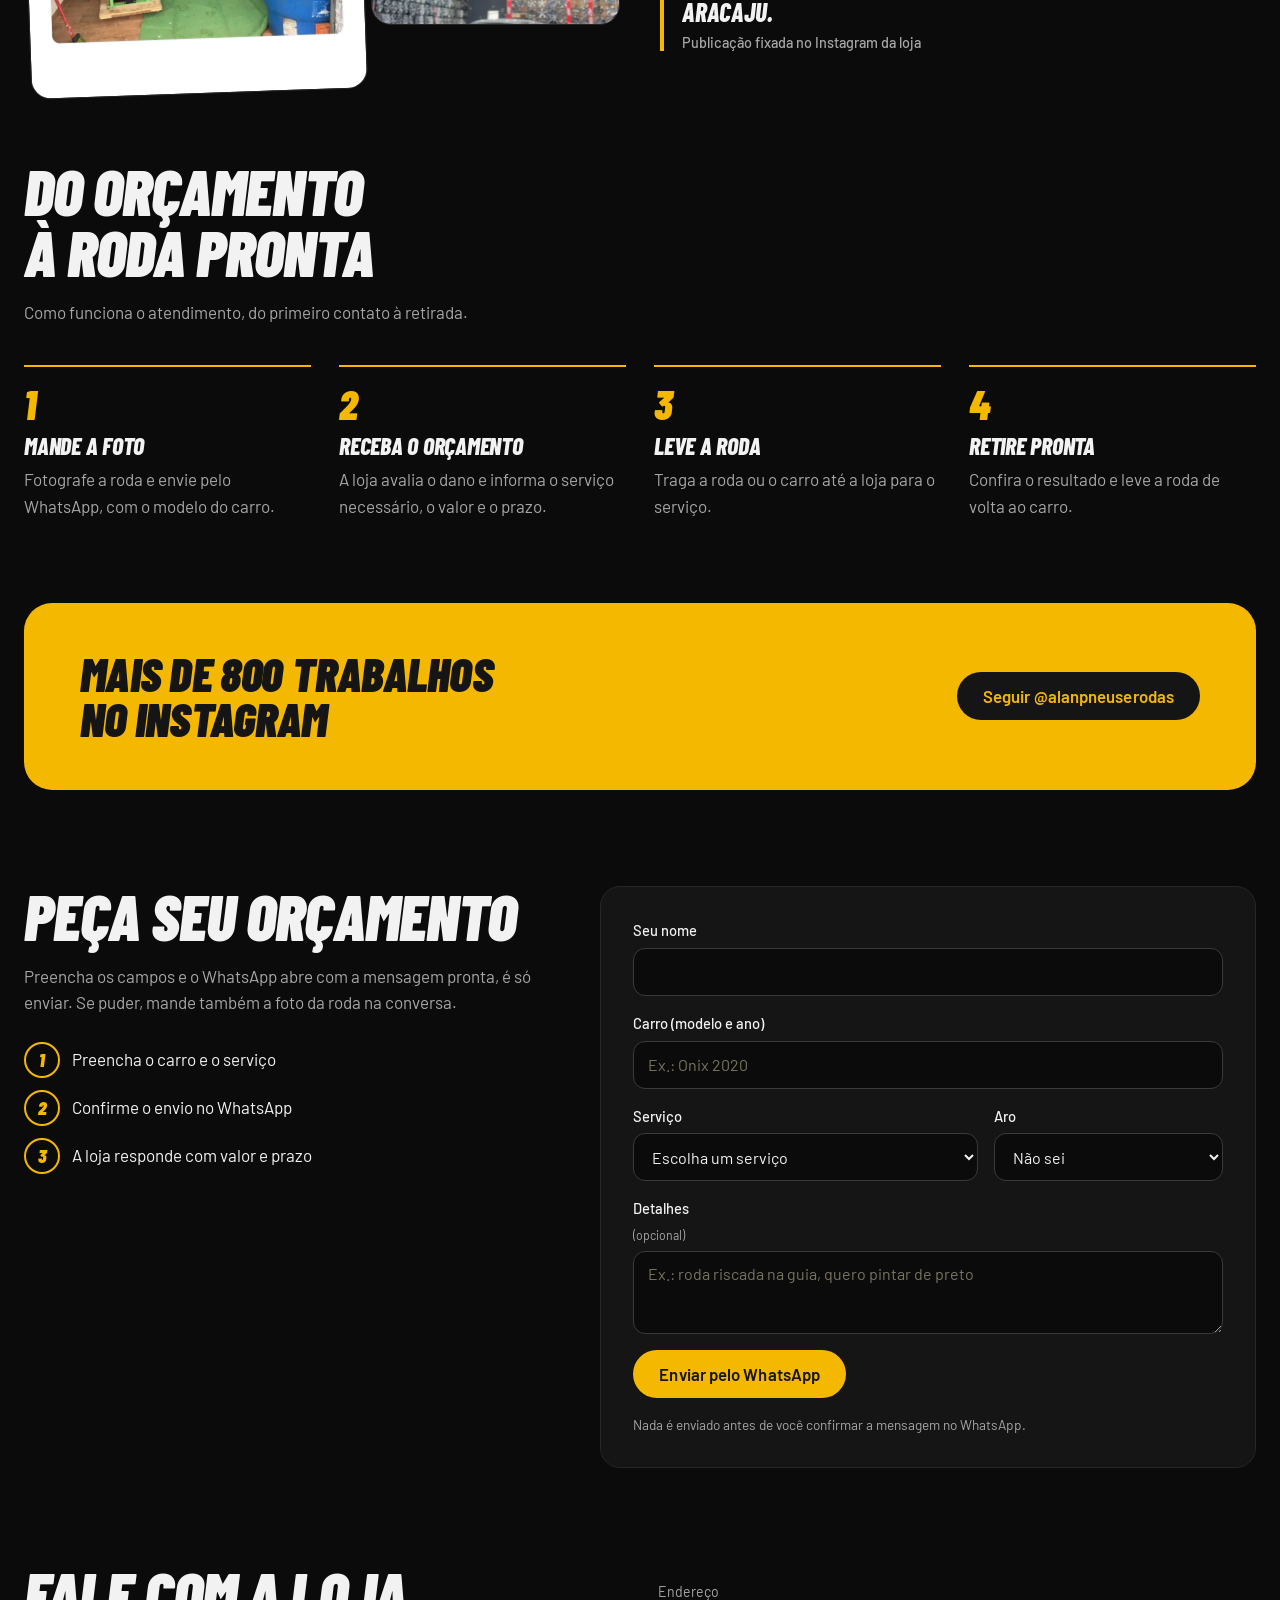
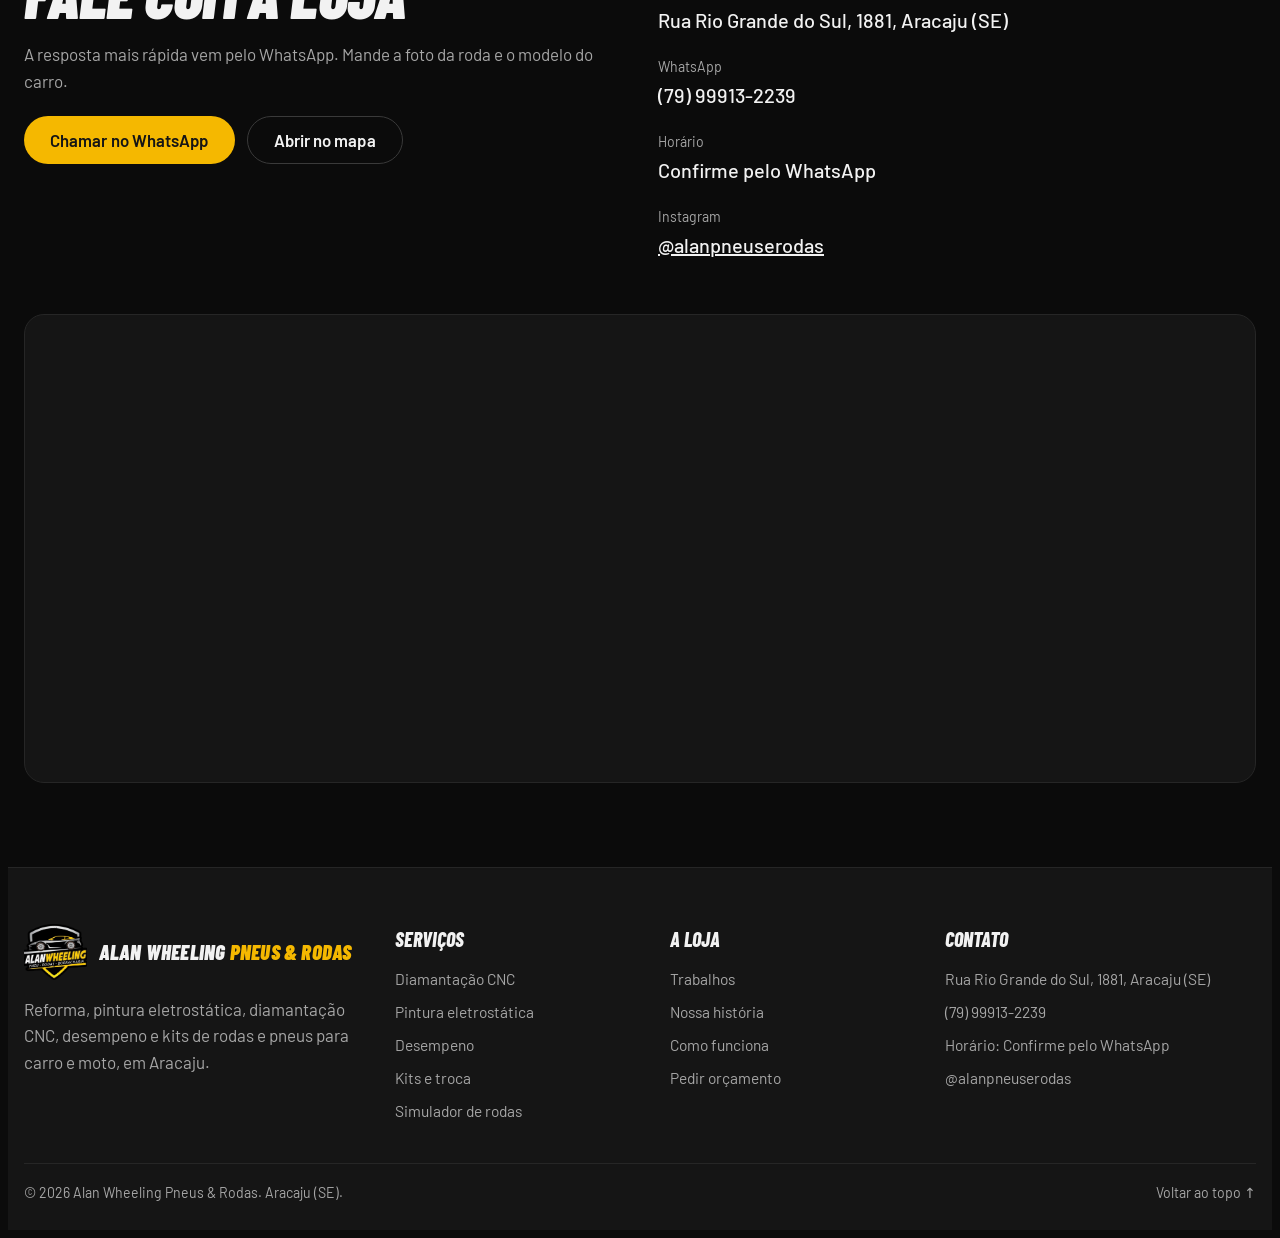
==== commit d4c38490: "Guia de estilo e efeitos de brilho, inclinacao 3D e raios de luz" ====
--- a/index.html
+++ b/index.html
@@ -5,7 +5,7 @@
     <meta name="viewport" content="width=device-width, initial-scale=1, viewport-fit=cover" />
     <title>Alan Wheeling Pneus e Rodas | Reforma e kits de rodas em Aracaju</title>
     <meta name="description" content="Reforma de rodas, pintura eletrostática, diamantação CNC, desempeno e kits de rodas e pneus em Aracaju." />
-    <meta name="theme-color" content="#0e0e0b" />
+    <meta name="theme-color" content="#0b0b0b" />
     <link rel="canonical" href="https://osmario2006.github.io/alanpneuserodas/" />
     <link rel="icon" href="favicon.ico" sizes="any" />
     <link rel="icon" href="assets/img/icones/favicon.svg" type="image/svg+xml" />
@@ -28,8 +28,8 @@
       href="https://fonts.googleapis.com/css2?family=Barlow+Condensed:ital,wght@0,600;1,800;1,900&family=Barlow:wght@400;500;600&display=swap"
       rel="stylesheet"
     />
-    <link rel="stylesheet" href="css/style.css?v=2" />
-    <link rel="stylesheet" href="css/motion.css?v=2" />
+    <link rel="stylesheet" href="css/style.css?v=3" />
+    <link rel="stylesheet" href="css/motion.css?v=4" />
     <link rel="preload" as="image" href="assets/img/roda-hero.webp" fetchpriority="high" />
     <script type="application/ld+json">
     {
@@ -516,6 +516,6 @@
     <script src="js/dados.js"></script>
     <script src="js/comum.js"></script>
     <script src="js/main.js?v=2"></script>
-    <script src="js/motion.js?v=2"></script>
+    <script src="js/motion.js?v=4"></script>
   </body>
 </html>
--- a/css/style.css
+++ b/css/style.css
@@ -1,15 +1,31 @@
 /* Layout: preto de oficina e amarelo da fachada. Hero com a roda renderizada, depois prova real: trabalhos do Instagram em grade, vídeos do processo e a história da loja. */
 :root {
-  --ink: #0e0e0b;
-  --panel: #17170f;
-  --line: #2e2d21;
-  --paper: #f4f1e3;
-  --mute: #aaa794;
-  --amber: #f5b800;
-  --amberink: #171300;
+  /* cores: ver GUIA-DE-ESTILO.md */
+  --ink: #0b0b0b; /* asfalto: fundo */
+  --panel: #151515; /* grafite: cartões */
+  --panel-2: #1c1c1c; /* grafite claro: cartão ativo, campos */
+  --line: #262626; /* linha fina */
+  --line-2: #3a3a3a; /* linha forte */
+  --paper: #f2f2f2; /* giz: texto */
+  --mute: #a6a6a6; /* névoa: texto de apoio */
+  --amber: #f5b800; /* amarelo da fachada */
+  --amberink: #151515;
   --display: "Barlow Condensed", "Arial Narrow", Impact, sans-serif;
   --body: "Barlow", system-ui, -apple-system, "Segoe UI", Roboto, sans-serif;
   color-scheme: dark;
+  /* espaçamento (base 8 px) */
+  --s1: 8px;
+  --s2: 16px;
+  --s3: 24px;
+  --s4: 32px;
+  --s5: 48px;
+  --s6: 80px;
+  --secao: 96px;
+  /* formas */
+  --r-card: 20px;
+  --r-mini: 14px;
+  --r-campo: 12px;
+  --curva: cubic-bezier(0.2, 0.7, 0.2, 1);
 }
 * {
   box-sizing: border-box;
@@ -1471,6 +1487,196 @@
   }
 }
 
+/* ===== Guia de estilo (GUIA-DE-ESTILO.md) =====
+   Galeria escura inspirada em sites de carro premium (Rivian e Tesla, via
+   Refero Styles): fundo asfalto, cartões grafite com borda fina de 1 px,
+   cantos arredondados, um único botão amarelo por tela e títulos grandes
+   com as letras um pouco mais juntas. */
+.wrap {
+  max-width: 1240px;
+}
+h1 {
+  font-size: clamp(3rem, 9vw, 6.5rem);
+  line-height: 0.9;
+  letter-spacing: -0.02em;
+}
+h2 {
+  font-size: clamp(2.25rem, 5.4vw, 4rem);
+  letter-spacing: -0.015em;
+}
+h3 {
+  font-size: 1.5rem;
+  line-height: 1.05;
+}
+section {
+  padding-top: var(--secao);
+}
+.head {
+  gap: var(--s2);
+  margin-bottom: 40px;
+}
+.head p,
+.hero p.lead,
+.shero p.lead {
+  color: var(--mute);
+}
+
+/* botões: pílula; o amarelo é só do principal */
+.btn {
+  min-height: 48px;
+  padding: 12px 26px;
+  font-weight: 600;
+  letter-spacing: 0.005em;
+}
+.btn.ghost {
+  border: 1px solid var(--line-2);
+}
+.btn.ghost:hover {
+  border-color: var(--paper);
+  color: var(--paper);
+}
+.chip,
+.seg button {
+  border-width: 1px;
+  border-color: var(--line-2);
+}
+
+/* cabeçalho */
+.top.rolou {
+  border-bottom-color: var(--line);
+}
+.menu-btn {
+  border: 1px solid var(--line-2);
+  border-radius: 12px;
+}
+.menu {
+  border: 1px solid var(--line);
+  border-radius: 16px;
+  box-shadow: none;
+}
+
+/* cartões: grafite, borda fina, cantos de 20 px, sem sombra */
+.svc,
+.checks {
+  gap: var(--s2);
+  background: none;
+  border: 0;
+}
+.svc article,
+.svc a,
+.checks li {
+  background: var(--panel);
+  border: 1px solid var(--line);
+  border-radius: var(--r-card);
+  transition:
+    background 0.25s var(--curva),
+    border-color 0.25s var(--curva),
+    transform 0.4s var(--curva);
+}
+.svc article,
+.svc a {
+  padding: var(--s4);
+}
+.svc article:hover,
+.svc a:hover {
+  background: var(--panel-2);
+  border-color: var(--line-2);
+}
+.svc h3 {
+  color: var(--paper);
+}
+.svc svg {
+  stroke: var(--amber);
+}
+.svc a:hover .more {
+  color: var(--amber);
+}
+.fixbox,
+.sim,
+.form,
+.faq details,
+.lb figure {
+  background: var(--panel);
+  border: 1px solid var(--line);
+  border-radius: var(--r-card);
+}
+.faq details[open] {
+  border-color: var(--line-2);
+}
+.sim .spec,
+.ctl {
+  border-top: 1px solid var(--line);
+}
+.form {
+  padding: var(--s4);
+}
+.form input,
+.form select,
+.form textarea {
+  background: var(--ink);
+  border: 1px solid var(--line-2);
+  border-radius: var(--r-campo);
+  min-height: 48px;
+}
+.lb figure {
+  overflow: hidden;
+}
+
+/* fotos e vídeo com cantos arredondados */
+.grid button,
+.gal a,
+.vid,
+.mapa,
+.story .pics img {
+  border-radius: var(--r-card);
+  overflow: hidden;
+}
+.strip a {
+  border-radius: var(--r-mini);
+}
+.story .pics img,
+.vid,
+.mapa {
+  border: 1px solid var(--line);
+}
+.vid::after {
+  border-radius: 999px;
+  inset: auto 16px 16px auto;
+  width: 34%;
+  height: 4px;
+}
+
+/* faixas amarelas: momento da marca */
+.igband,
+.cta {
+  border-radius: 28px;
+  padding: var(--s5) clamp(24px, 5vw, 56px);
+}
+
+/* números e passos */
+.proof b {
+  color: var(--paper);
+}
+.steps li {
+  border-top-width: 2px;
+}
+
+/* rodapé */
+.rodape {
+  background: var(--panel);
+  border-top: 1px solid var(--line);
+}
+.rod-base {
+  border-top-color: var(--line);
+}
+
+@media (max-width: 860px) {
+  section {
+    padding-top: 72px;
+  }
+}
+
+
 /* ===== celular =====
    A maior parte das visitas vem do Instagram, no celular. Aqui ficam os ajustes
    para telas pequenas e para toque: nada de rolagem para o lado, áreas de toque
@@ -1543,7 +1749,7 @@
 
 @media (max-width: 560px) {
   section {
-    padding-top: 56px;
+    padding-top: 64px;
   }
   .head {
     margin-bottom: 26px;
@@ -1757,8 +1963,6 @@
   .grid,
   .strip,
   .gal,
-  .svc,
-  .checks,
   .sim,
   .fixbox,
   .form,
@@ -1781,6 +1985,9 @@
   .cta {
     padding-inline: 16px;
   }
+  .svc {
+    gap: var(--s1);
+  }
   /* cards de serviço viram uma lista compacta: ícone, texto e seta na mesma linha */
   .svc a,
   .svc article {
--- a/css/motion.css
+++ b/css/motion.css
@@ -118,6 +118,14 @@
 }
 .mo .wheelbox::before {
   translate: var(--gx, 0px) var(--gy, 0px);
+  scale: var(--luz, 1);
+}
+/* mouse em cima da roda: cresce, acompanha o cursor e gira de leve
+   (propriedades separadas, para não brigar com o transform da entrada e da rolagem) */
+.mo .wheelbox img {
+  translate: var(--mx, 0px) var(--my, 0px);
+  rotate: var(--rz, 0deg);
+  scale: var(--zoom, 1);
 }
 
 /* ---------- faixa amarela reage à velocidade da rolagem ---------- */
@@ -215,8 +223,8 @@
   position: absolute;
   left: 0;
   right: 0;
-  top: -4px;
-  height: 4px;
+  top: -2px;
+  height: 2px;
   background: var(--amber);
   transform: scaleX(0);
   transform-origin: 0 50%;
@@ -485,3 +493,119 @@
     display: none;
   }
 }
+
+/* ========== efeitos inspirados no Spell UI (refeitos em CSS e JS puros) ========== */
+
+/* brilho metálico no título do topo (Shimmer Text) */
+@property --brilho-x {
+  syntax: "<percentage>";
+  inherits: true;
+  initial-value: -30%;
+}
+.mo .hero h1.brilho {
+  animation: brilho-passa 8s linear 1.4s infinite;
+}
+.mo .hero h1.brilho .pw > span {
+  /* folga para o itálico não ser cortado pelo recorte do texto */
+  padding-right: 0.14em;
+  margin-right: -0.14em;
+  background-image: linear-gradient(
+    100deg,
+    var(--paper) calc(var(--brilho-x) - 16%),
+    #8d8d8d calc(var(--brilho-x) - 7%),
+    #ffffff calc(var(--brilho-x) - 2%),
+    #ffd760 var(--brilho-x),
+    #ffffff calc(var(--brilho-x) + 2%),
+    #8d8d8d calc(var(--brilho-x) + 7%),
+    var(--paper) calc(var(--brilho-x) + 16%)
+  );
+  background-size: var(--hw, 100%) var(--hh, 100%);
+  background-position: var(--ox, 0) var(--oy, 0);
+  background-repeat: no-repeat;
+  -webkit-background-clip: text;
+  background-clip: text;
+  color: transparent;
+}
+@keyframes brilho-passa {
+  0% {
+    --brilho-x: -30%;
+  }
+  30%,
+  100% {
+    --brilho-x: 130%;
+  }
+}
+
+/* cartões e fotos com inclinação 3D e reflexo (Tilt Card) */
+.mo .svc,
+.mo .gal {
+  perspective: 1100px;
+}
+.mo .inclina {
+  position: relative;
+  transform-style: preserve-3d;
+  transition:
+    rotate 0.6s var(--curva, ease),
+    background 0.25s,
+    border-color 0.25s;
+  will-change: rotate;
+}
+.mo .inclina.inclinando {
+  transition:
+    rotate 0.12s linear,
+    background 0.25s,
+    border-color 0.25s;
+}
+.mo .gal a.inclina::after {
+  content: "";
+  position: absolute;
+  inset: 0;
+  pointer-events: none;
+  background: radial-gradient(
+    circle at var(--gx, 50%) var(--gy, 50%),
+    rgba(255, 255, 255, 0.22),
+    transparent 55%
+  );
+  opacity: 0;
+  transition: opacity 0.3s;
+}
+.mo .gal a.inclinando::after {
+  opacity: 1;
+}
+
+/* raios de luz atrás da roda pronta (Light Rays) */
+.sx-raios {
+  position: absolute;
+  inset: -38%;
+  z-index: -1;
+  border-radius: 50%;
+  opacity: var(--raios, 0);
+  pointer-events: none;
+  background: repeating-conic-gradient(
+    from 0deg,
+    rgba(255, 214, 90, 0) 0deg 7deg,
+    rgba(255, 214, 90, 0.2) 9deg,
+    rgba(255, 214, 90, 0) 12deg 18deg
+  );
+  -webkit-mask-image: radial-gradient(closest-side, #000 18%, rgba(0, 0, 0, 0.55) 45%, transparent 72%);
+  mask-image: radial-gradient(closest-side, #000 18%, rgba(0, 0, 0, 0.55) 45%, transparent 72%);
+  animation: raios-giram 40s linear infinite;
+  transition: opacity 0.4s;
+}
+.sx-raios::after {
+  content: "";
+  position: absolute;
+  inset: 26%;
+  border-radius: 50%;
+  background: radial-gradient(closest-side, rgba(255, 230, 150, 0.16), transparent 70%);
+}
+@keyframes raios-giram {
+  to {
+    rotate: 360deg;
+  }
+}
+@media (max-width: 860px) {
+  .sx-raios {
+    inset: -22%;
+  }
+}
